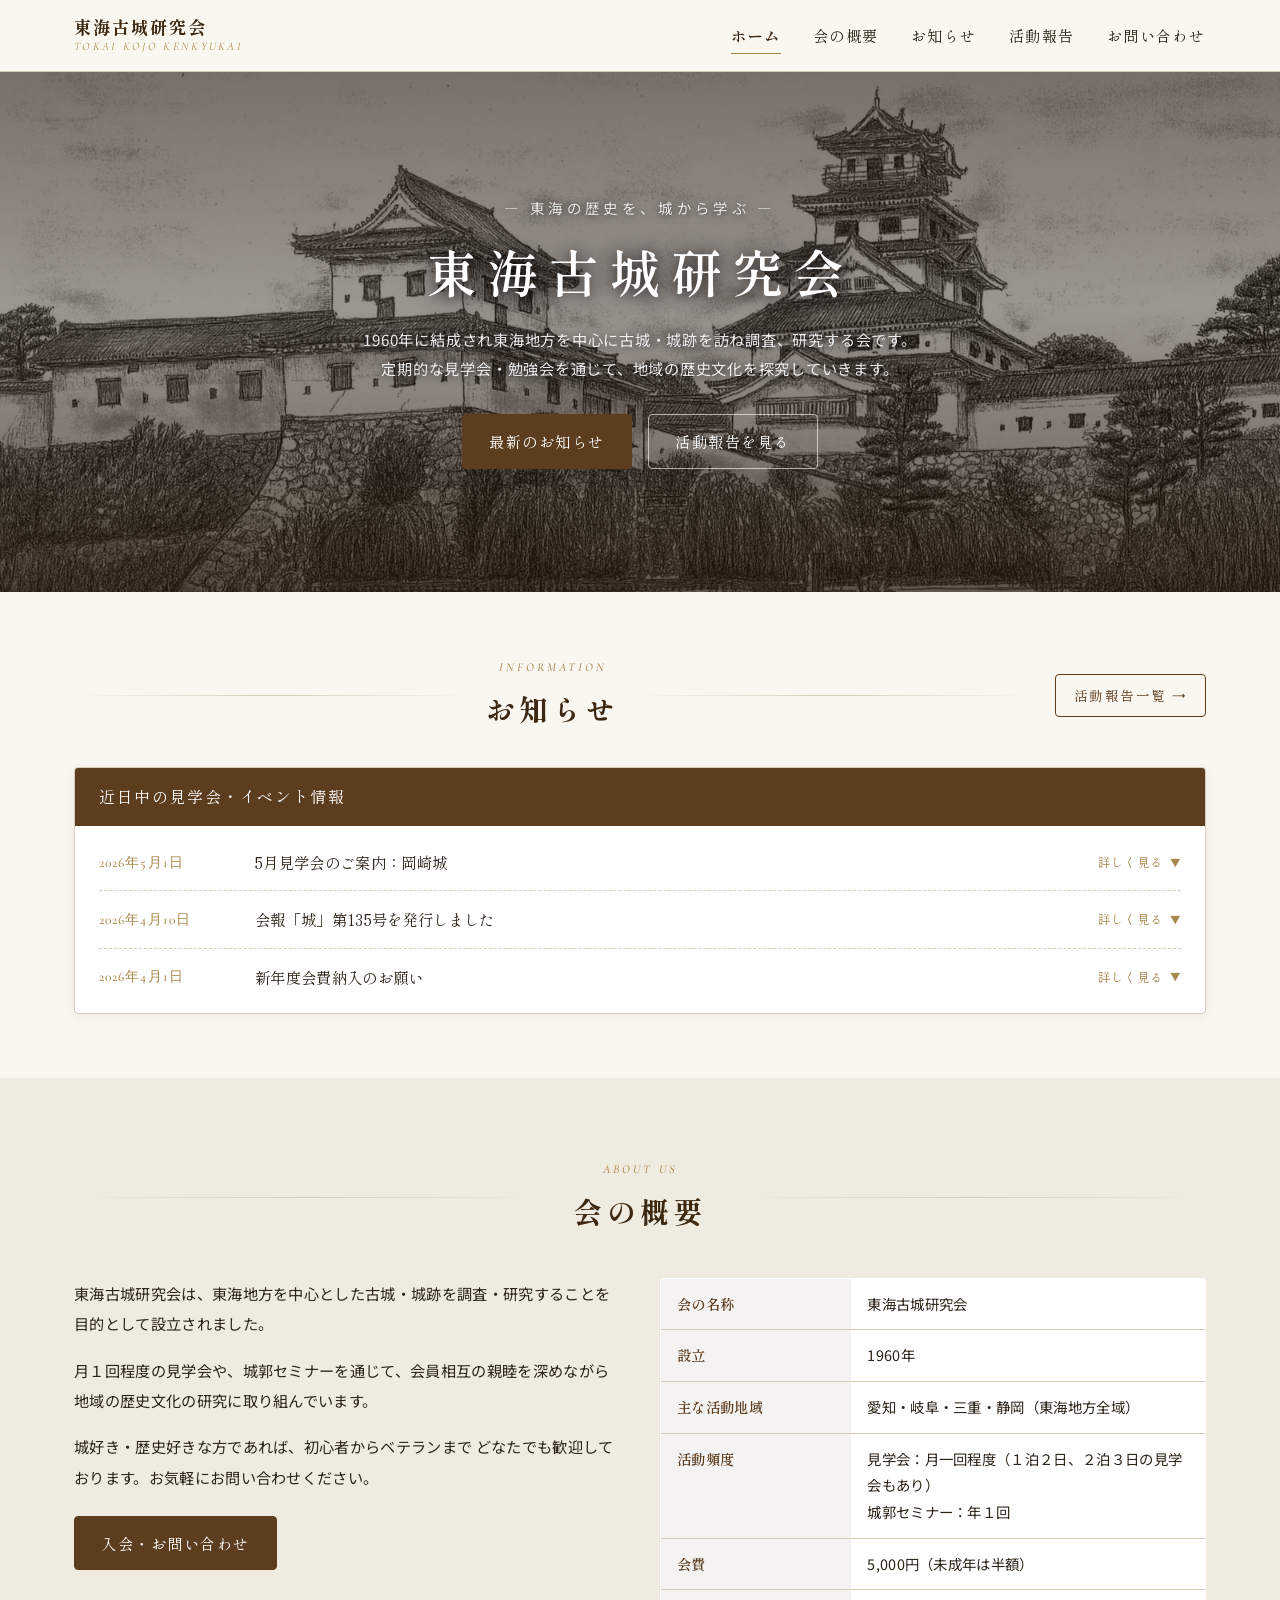
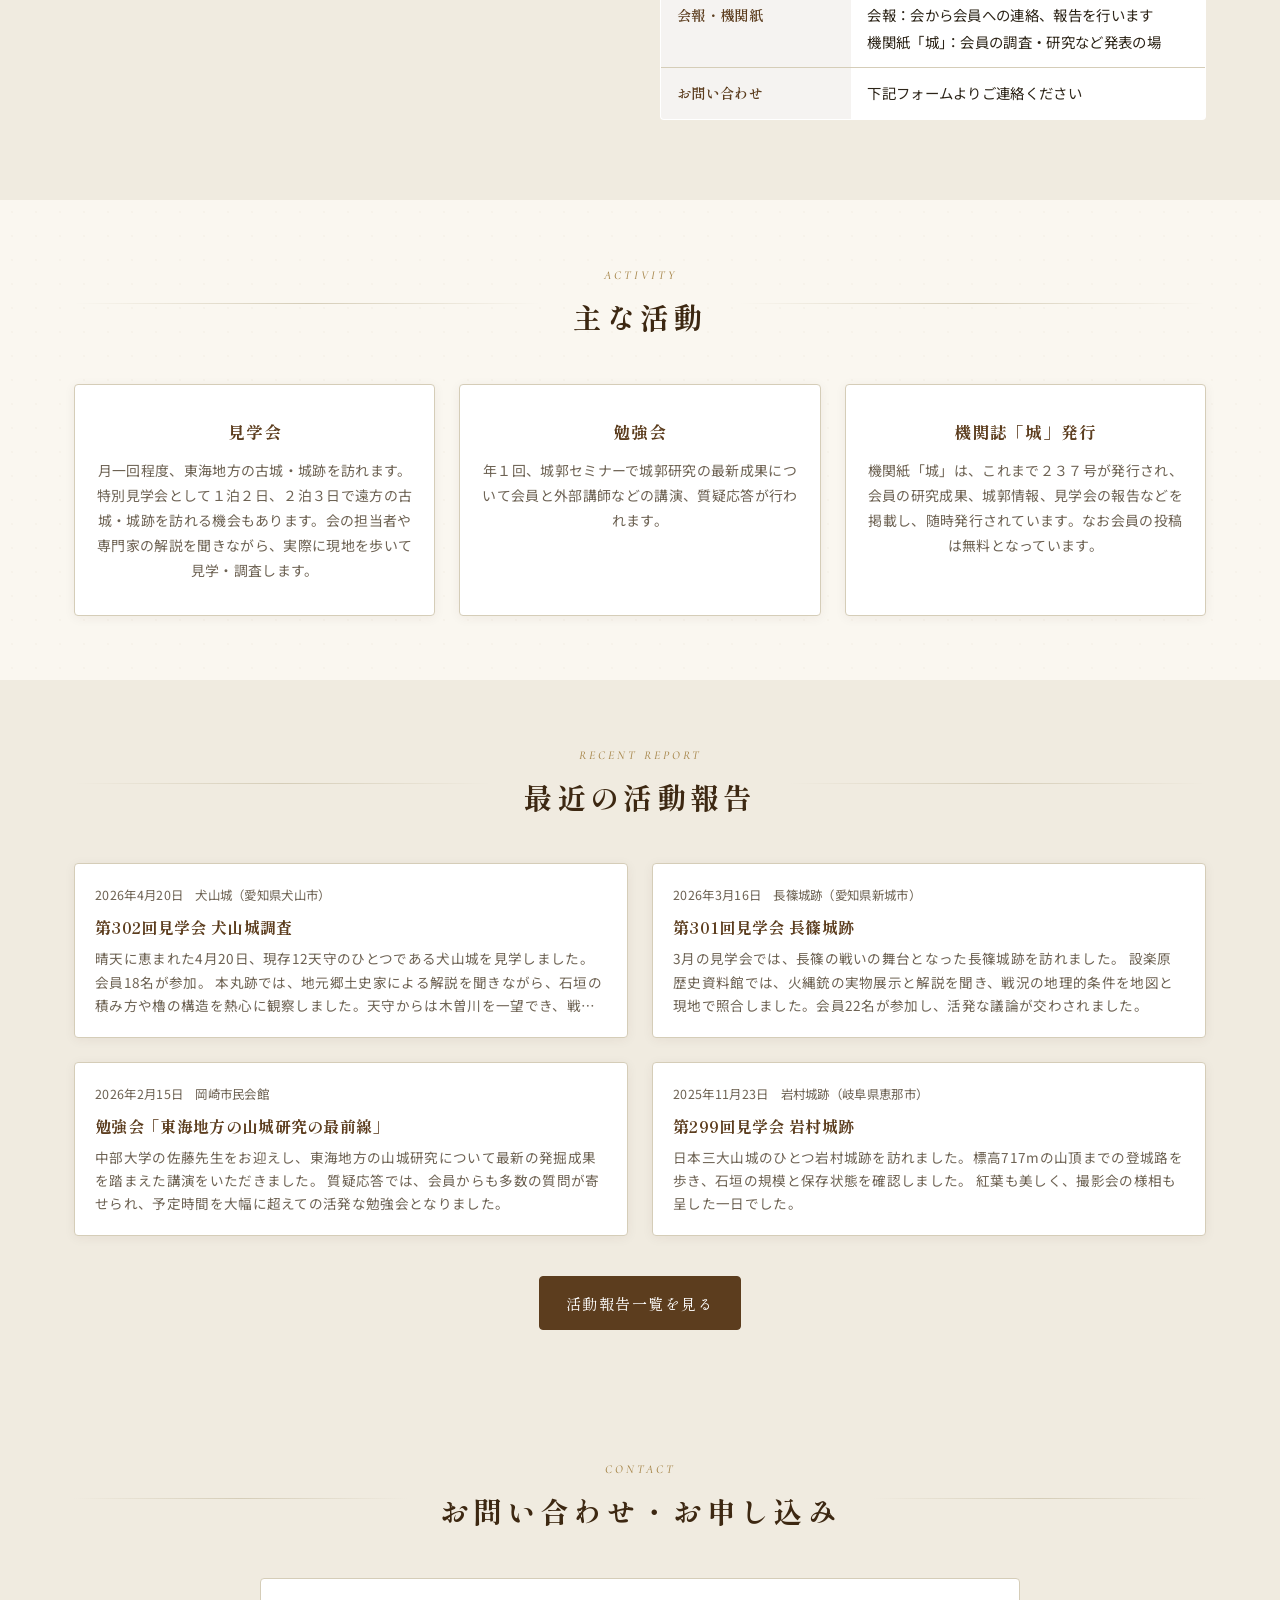
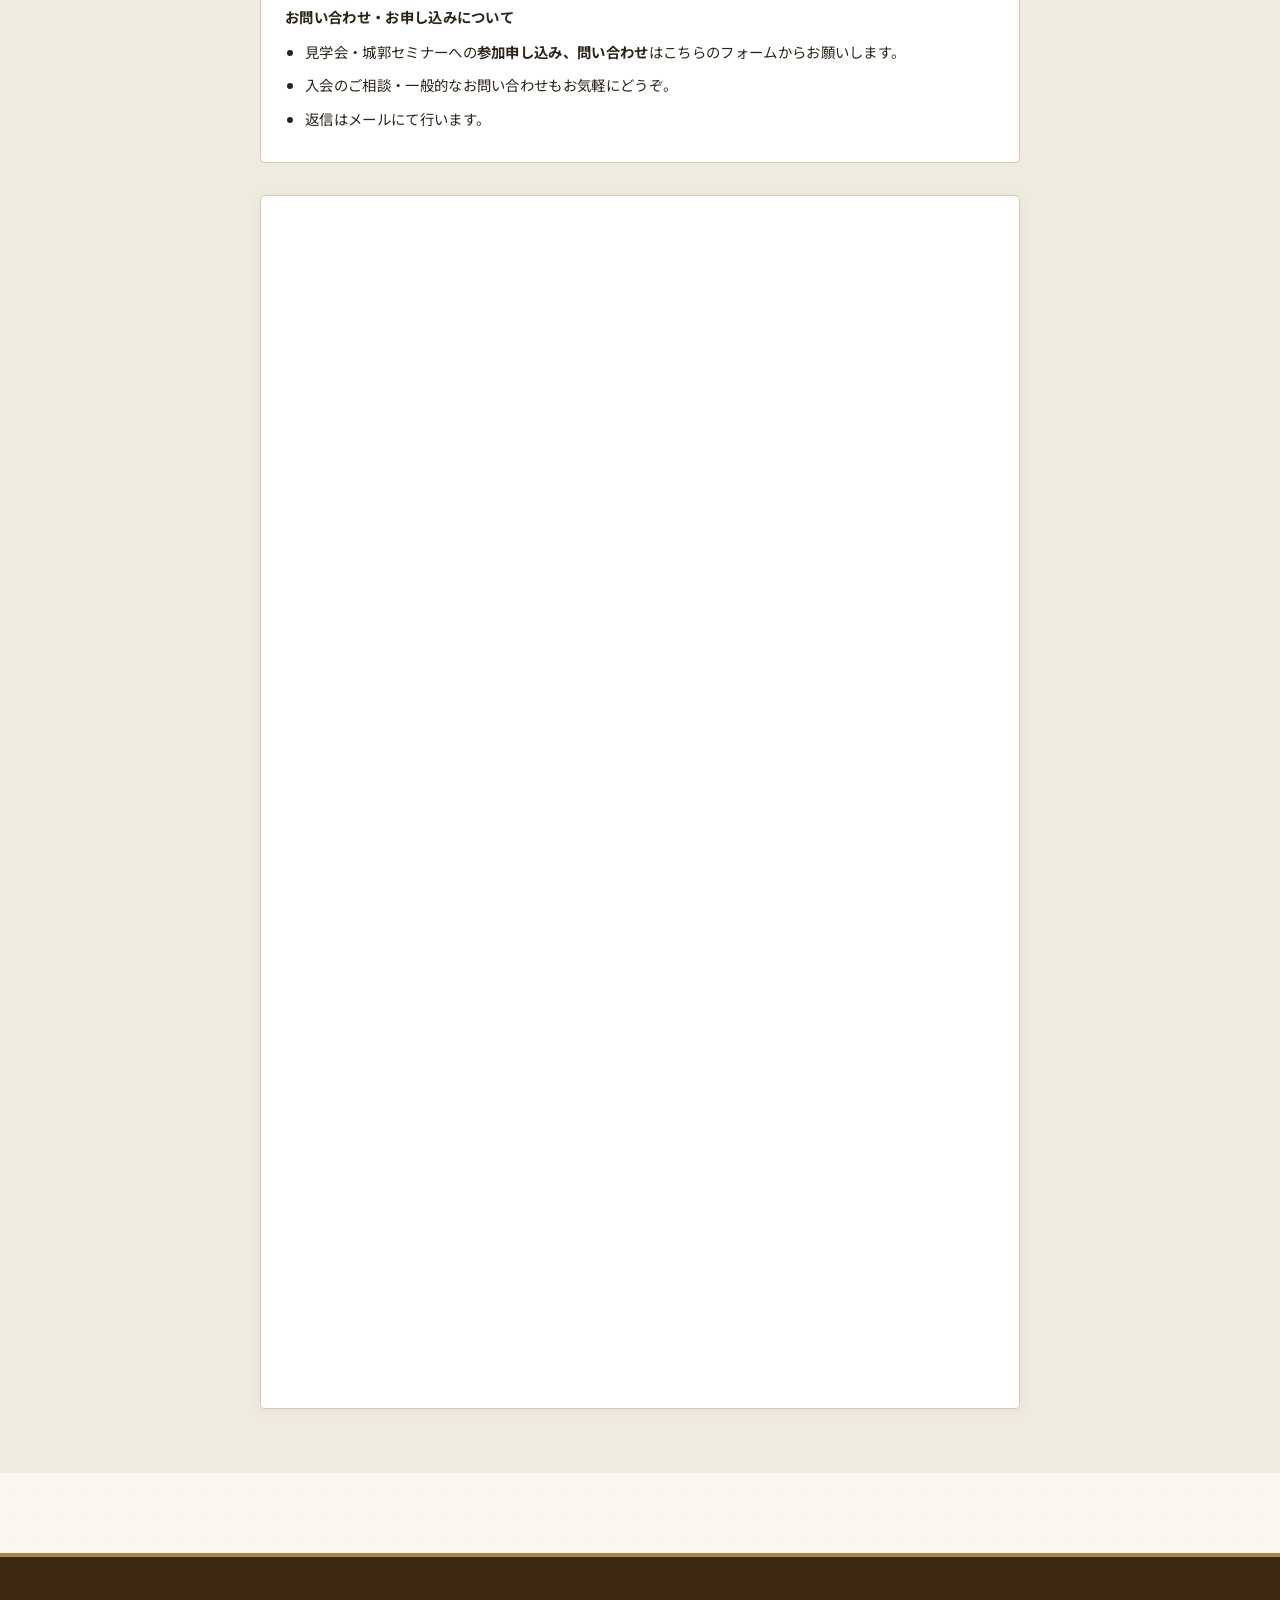
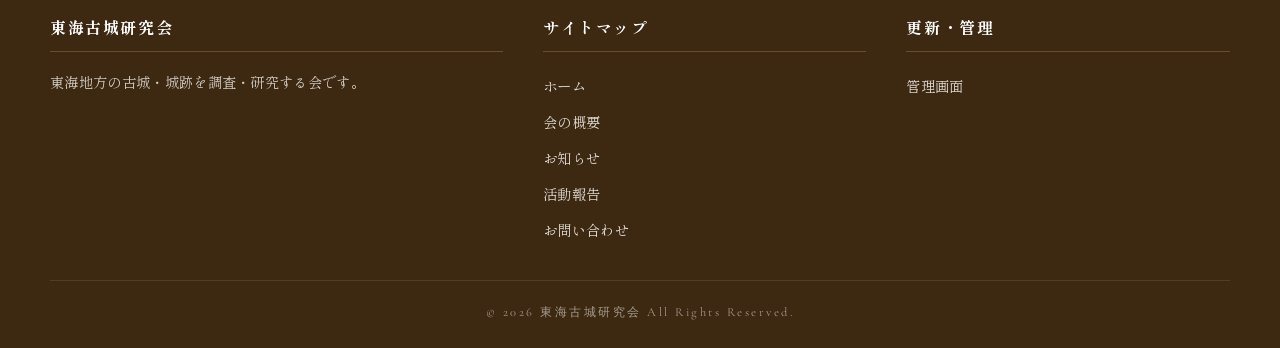
==== index.html @ 4ed2fa33 "Add files via upload" ====
<!DOCTYPE html>
<html lang="ja">
<head>
  <meta charset="UTF-8">
  <meta name="viewport" content="width=device-width, initial-scale=1.0">
  <meta name="google-site-verification" content="lOtImbjFo5FZTN72thOMkgffSSpLbKWuxBEugnYlbBo" />
  <title>東海古城研究会 | 愛知・岐阜・三重・静岡の古城を研究する会</title>
  <meta name="description" content="東海古城研究会は1960年設立、愛知・岐阜・三重・静岡の古城・城跡を調査研究する会です。月1回の見学会、年数回の勉強会・講演会を開催。会報「城」を発行。初心者から研究者まで歓迎。">
  <meta name="keywords" content="東海古城研究会,古城,城跡,お城,愛知,岐阜,三重,静岡,城郭研究,見学会,城めぐり,日本城郭,城郭調査">
  <meta name="author" content="東海古城研究会">
  <meta name="robots" content="index, follow">
  <link rel="canonical" href="https://tokai-kojo-kenkyukai.jp/">

  <!-- Open Graph (SNS共有用) -->
  <meta property="og:title" content="東海古城研究会">
  <meta property="og:description" content="愛知・岐阜・三重・静岡の古城・城跡を調査・研究する会です。定期的な見学会・勉強会を開催しています。">
  <meta property="og:type" content="website">
  <meta property="og:url" content="https://tokai-kojo-kenkyukai.jp/">
  <meta property="og:image" content="https://tokai-kojo-kenkyukai.jp/images/hero.jpg">
  <meta property="og:site_name" content="東海古城研究会">
  <meta property="og:locale" content="ja_JP">

  <!-- Twitter Card -->
  <meta name="twitter:card" content="summary_large_image">
  <meta name="twitter:title" content="東海古城研究会">
  <meta name="twitter:description" content="愛知・岐阜・三重・静岡の古城・城跡を調査・研究する会">
  <meta name="twitter:image" content="https://tokai-kojo-kenkyukai.jp/images/hero.jpg">

  <!-- 構造化データ (Schema.org) -->
  <script type="application/ld+json">
  {
    "@context": "https://schema.org",
    "@type": "Organization",
    "name": "東海古城研究会",
    "alternateName": "TOKAI KOJO KENKYUKAI",
    "url": "https://tokai-kojo-kenkyukai.jp/",
    "logo": "https://tokai-kojo-kenkyukai.jp/images/hero.jpg",
    "description": "愛知・岐阜・三重・静岡の古城・城跡を調査・研究する会です。月1回の見学会、年数回の勉強会を開催しています。",
    "foundingDate": "1960",
    "areaServed": [
      { "@type": "AdministrativeArea", "name": "愛知県" },
      { "@type": "AdministrativeArea", "name": "岐阜県" },
      { "@type": "AdministrativeArea", "name": "三重県" },
      { "@type": "AdministrativeArea", "name": "静岡県" }
    ],
    "knowsAbout": ["古城", "城跡", "城郭", "日本史", "戦国時代", "東海地方"]
  }
  </script>

  <link rel="stylesheet" href="css/style.css">
  <style>
    /* ===== トップページ固有スタイル ===== */

    /* ヒーロービジュアル */
    #hero {
      position: relative;
      height: 520px;
      overflow: hidden;
      display: flex;
      align-items: center;
      justify-content: center;
    }

    #hero-bg {
      position: absolute;
      inset: 0;
      background:
        linear-gradient(to bottom, rgba(38,24,12,0.62) 0%, rgba(38,24,12,0.45) 45%, rgba(38,24,12,0.72) 100%),
        url('images/hero.jpg') center 15%/cover no-repeat,
        linear-gradient(135deg, #5c3d1e 0%, #3d2812 100%);
    }

    .hero-content {
      position: relative;
      z-index: 1;
      text-align: center;
      color: #fff;
      padding: 0 24px;
    }

    .hero-content .catch {
      font-size: 0.9rem;
      letter-spacing: 0.3em;
      color: rgba(255,255,255,0.85);
      margin-bottom: 16px;
      font-family: var(--font-sans);
      text-shadow: 0 1px 8px rgba(0,0,0,0.7);
    }

    .hero-content h1 {
      font-family: var(--font-serif);
      font-size: clamp(2rem, 5vw, 3.2rem);
      font-weight: 600;
      letter-spacing: 0.2em;
      line-height: 1.3;
      text-shadow: 0 2px 16px rgba(0,0,0,0.85), 0 0 40px rgba(0,0,0,0.5);
      margin-bottom: 20px;
    }

    .hero-content .desc {
      font-size: 0.95rem;
      color: rgba(255,255,255,0.9);
      letter-spacing: 0.05em;
      margin-bottom: 32px;
      line-height: 1.9;
      text-shadow: 0 1px 10px rgba(0,0,0,0.75);
    }

    .hero-btns {
      display: flex;
      gap: 16px;
      justify-content: center;
      flex-wrap: wrap;
    }

    /* ===== お知らせセクション ===== */
    #news { padding: 64px 0; }

    .news-header {
      display: flex;
      align-items: center;
      justify-content: space-between;
      margin-bottom: 32px;
    }

    .news-box {
      background: var(--color-white);
      border: 1px solid var(--color-border);
      border-radius: var(--radius);
      overflow: hidden;
      box-shadow: var(--shadow);
    }

    .news-box-header {
      background: var(--color-primary);
      color: var(--color-white);
      padding: 14px 24px;
      font-family: var(--font-serif);
      font-size: 1rem;
      letter-spacing: 0.1em;
      display: flex;
      align-items: center;
      gap: 8px;
    }

    .news-box-body { padding: 8px 24px; }

    /* ===== 会の概要セクション ===== */
    #about { background: var(--color-bg-dark); }

    .about-grid {
      display: grid;
      grid-template-columns: 1fr 1fr;
      gap: 40px;
      align-items: start;
    }

    .about-text p {
      color: var(--color-text);
      line-height: 2;
      margin-bottom: 16px;
      font-size: 0.95rem;
    }

    .about-info-table {
      width: 100%;
      border-collapse: collapse;
      font-size: 0.9rem;
      background: var(--color-white);
      border: 1px solid var(--color-border);
      border-radius: var(--radius);
      overflow: hidden;
    }

    .about-info-table th,
    .about-info-table td {
      padding: 12px 16px;
      text-align: left;
      border-bottom: 1px solid var(--color-border);
      vertical-align: top;
    }
    .about-info-table tr:last-child th,
    .about-info-table tr:last-child td { border-bottom: none; }

    .about-info-table th {
      width: 35%;
      color: var(--color-primary);
      font-family: var(--font-serif);
      font-weight: 600;
      background: rgba(92,61,30,0.06);
      white-space: nowrap;
    }

    /* ===== 活動内容 ===== */
    #activity { padding: 64px 0; }

    .activity-cards {
      display: grid;
      grid-template-columns: repeat(3, 1fr);
      gap: 24px;
    }

    .activity-card {
      text-align: center;
      padding: 32px 20px;
    }

    .activity-card h3 {
      font-family: var(--font-serif);
      font-size: 1.05rem;
      color: var(--color-primary);
      margin-bottom: 10px;
      letter-spacing: 0.05em;
    }

    .activity-card p {
      font-size: 0.87rem;
      color: var(--color-text-light);
      line-height: 1.8;
    }

    /* ===== 問い合わせセクション ===== */
    #contact {
      background: var(--color-bg-dark);
      padding: 64px 0;
    }

    .contact-inner {
      max-width: 760px;
      margin: 0 auto;
    }

    .contact-note {
      background: var(--color-white);
      border: 1px solid var(--color-border);
      border-radius: var(--radius);
      padding: 24px;
      margin-bottom: 32px;
      font-size: 0.9rem;
      line-height: 1.9;
    }

    .contact-note ul {
      padding-left: 20px;
      margin-top: 8px;
      list-style: disc;
    }

    .contact-note li { margin-bottom: 6px; }

    .gform-wrapper {
      background: var(--color-white);
      border: 1px solid var(--color-border);
      border-radius: var(--radius);
      overflow: hidden;
      box-shadow: var(--shadow);
    }

    .gform-wrapper iframe {
      width: 100%;
      border: none;
      display: block;
    }

    /* ===== 活動報告プレビュー ===== */
    #report-preview { padding: 64px 0; }

    .report-grid {
      display: grid;
      grid-template-columns: repeat(2, 1fr);
      gap: 24px;
    }

    .report-card {
      text-decoration: none;
      color: inherit;
    }
    .report-card:hover { color: inherit; }

    .report-card-thumb {
      width: 100%;
      aspect-ratio: 16 / 9;
      overflow: hidden;
      background: var(--color-bg-dark);
    }
    .report-card-thumb img {
      width: 100%;
      height: 100%;
      object-fit: cover;
    }

    .report-card-body { padding: 20px; }

    .report-meta {
      font-size: 0.78rem;
      color: var(--color-text-light);
      margin-bottom: 8px;
      display: flex;
      gap: 12px;
    }

    .report-card-title {
      font-family: var(--font-serif);
      font-size: 1rem;
      color: var(--color-primary);
      margin-bottom: 8px;
      line-height: 1.5;
    }

    .report-card-excerpt {
      font-size: 0.85rem;
      color: var(--color-text-light);
      line-height: 1.7;
      display: -webkit-box;
      -webkit-line-clamp: 3;
      -webkit-box-orient: vertical;
      overflow: hidden;
    }

    /* レスポンシブ */
    @media (max-width: 768px) {
      #hero { height: 400px; }
      .about-grid { grid-template-columns: 1fr; }
      .activity-cards { grid-template-columns: 1fr; gap: 16px; }
      .report-grid { grid-template-columns: 1fr; }
      .news-header { flex-direction: column; align-items: flex-start; gap: 12px; }
      .contact-inner { max-width: 100%; }
    }
  </style>
</head>
<body>

<!-- ナビオーバーレイ -->
<div class="nav-overlay" id="navOverlay"></div>

<!-- ===== ヘッダー ===== -->
<header id="site-header">
  <div class="header-inner">
    <a href="index.html" class="site-logo">
      <div class="logo-text">
        <span class="name">東海古城研究会</span>
        <span class="sub">TOKAI KOJO KENKYUKAI</span>
      </div>
    </a>

    <nav id="main-nav">
      <ul>
        <li><a href="index.html" class="active">ホーム</a></li>
        <li><a href="index.html#about">会の概要</a></li>
        <li><a href="index.html#news">お知らせ</a></li>
        <li><a href="report.html">活動報告</a></li>
        <li><a href="index.html#contact">お問い合わせ</a></li>
      </ul>
    </nav>

    <button class="hamburger" id="hamburger" aria-label="メニュー">
      <span></span><span></span><span></span>
    </button>
  </div>
</header>

<!-- ===== ヒーロービジュアル ===== -->
<section id="hero">
  <div id="hero-bg"></div>
  <div class="hero-content">
    <p class="catch">— 東海の歴史を、城から学ぶ —</p>
    <h1>東海古城研究会</h1>
    <p class="desc">
      1960年に結成され東海地方を中心に古城・城跡を訪ね調査、研究する会です。<br>
      定期的な見学会・勉強会を通じて、地域の歴史文化を探究していきます。
    </p>
    <div class="hero-btns">
      <a href="#news" class="btn btn-primary">最新のお知らせ</a>
      <a href="report.html" class="btn btn-secondary" style="border-color:rgba(255,255,255,0.6);color:#fff;">活動報告を見る</a>
    </div>
  </div>
</section>

<!-- ===== お知らせ ===== -->
<section id="news">
  <div class="container">
    <div class="news-header">
      <div class="wa-line" style="margin-bottom:0; flex:1;">
        <h2 class="section-title" style="white-space:nowrap; margin:0 16px;">
          <span class="en">INFORMATION</span>
          お知らせ
        </h2>
      </div>
      <a href="report.html" class="btn btn-secondary btn-sm" style="margin-left:24px; white-space:nowrap;">活動報告一覧 →</a>
    </div>

    <div class="news-box">
      <div class="news-box-header">
        近日中の見学会・イベント情報
      </div>
      <div class="news-box-body">
        <ul class="news-list" id="news-list">
          <li><span class="loading">読み込み中...</span></li>
        </ul>
      </div>
    </div>
  </div>
</section>

<!-- ===== 会の概要 ===== -->
<section id="about" class="section">
  <div class="container">
    <div class="wa-line">
      <h2 class="section-title">
        <span class="en">ABOUT US</span>
        会の概要
      </h2>
    </div>

    <div class="about-grid">
      <div class="about-text">
        <p>
          東海古城研究会は、東海地方を中心とした古城・城跡を調査・研究することを目的として設立されました。
        </p>
        <p>
          月１回程度の見学会や、城郭セミナーを通じて、会員相互の親睦を深めながら地域の歴史文化の研究に取り組んでいます。
        </p>
        <p>
          城好き・歴史好きな方であれば、初心者からベテランまで
          どなたでも歓迎しております。お気軽にお問い合わせください。
        </p>
        <a href="#contact" class="btn btn-primary" style="margin-top:8px;">入会・お問い合わせ</a>
      </div>

      <div>
        <table class="about-info-table">
          <tr><th>会の名称</th><td>東海古城研究会</td></tr>
          <tr><th>設立</th><td>1960年</td></tr>
          <tr><th>主な活動地域</th><td>愛知・岐阜・三重・静岡（東海地方全域）</td></tr>
          <tr><th>活動頻度</th><td>見学会：月一回程度（１泊２日、２泊３日の見学会もあり）<br>城郭セミナー：年１回</td></tr>
          <tr><th>会費</th><td>5,000円（未成年は半額）</td></tr>
          <tr><th>会報・機関紙</th><td>会報：会から会員への連絡、報告を行います<br>機関紙「城」：会員の調査・研究など発表の場</td></tr>
          <tr><th>お問い合わせ</th><td>下記フォームよりご連絡ください</td></tr>
        </table>
      </div>
    </div>
  </div>
</section>

<!-- ===== 活動内容 ===== -->
<section id="activity" class="section">
  <div class="container">
    <div class="wa-line">
      <h2 class="section-title">
        <span class="en">ACTIVITY</span>
        主な活動
      </h2>
    </div>

    <div class="activity-cards">
      <div class="card activity-card">
        <h3>見学会</h3>
        <p>月一回程度、東海地方の古城・城跡を訪れます。特別見学会として１泊２日、２泊３日で遠方の古城・城跡を訪れる機会もあります。会の担当者や専門家の解説を聞きながら、実際に現地を歩いて見学・調査します。</p>
      </div>
      <div class="card activity-card">
        <h3>勉強会</h3>
        <p>年１回、城郭セミナーで城郭研究の最新成果について会員と外部講師などの講演、質疑応答が行われます。</p>
      </div>
      <div class="card activity-card">
        <h3>機関誌「城」発行</h3>
        <p>機関紙「城」は、これまで２３７号が発行され、会員の研究成果、城郭情報、見学会の報告などを掲載し、随時発行されています。なお会員の投稿は無料となっています。</p>
      </div>
    </div>
  </div>
</section>

<!-- ===== 活動報告プレビュー ===== -->
<section id="report-preview" class="section" style="background:var(--color-bg-dark);">
  <div class="container">
    <div class="wa-line">
      <h2 class="section-title">
        <span class="en">RECENT REPORT</span>
        最近の活動報告
      </h2>
    </div>

    <div class="report-grid" id="report-grid">
      <div class="loading">読み込み中...</div>
    </div>

    <div style="text-align:center; margin-top:40px;">
      <a href="report.html" class="btn btn-primary">活動報告一覧を見る</a>
    </div>
  </div>
</section>

<!-- ===== お問い合わせ ===== -->
<section id="contact">
  <div class="container">
    <div class="wa-line">
      <h2 class="section-title">
        <span class="en">CONTACT</span>
        お問い合わせ・お申し込み
      </h2>
    </div>

    <div class="contact-inner">
      <div class="contact-note">
        <strong>お問い合わせ・お申し込みについて</strong>
        <ul>
          <li>見学会・城郭セミナーへの<strong>参加申し込み、問い合わせ</strong>はこちらのフォームからお願いします。</li>
          <li>入会のご相談・一般的なお問い合わせもお気軽にどうぞ。</li>
          <li>返信はメールにて行います。</li>
        </ul>
      </div>

      <!-- ▼ Googleフォーム埋め込み ▼ -->
      <div class="gform-wrapper">
        <iframe
          src="https://docs.google.com/forms/d/e/1FAIpQLSdv9U6BF75r1oWcRdBS3N-3Q_ptprey6gVxW3IBDNYQ6Gburg/viewform?embedded=true"
          width="640"
          height="1212"
          frameborder="0"
          marginheight="0"
          marginwidth="0"
          style="width:100%; min-height:1212px;"
          title="お問い合わせフォーム"
          loading="lazy"
        >読み込んでいます…</iframe>
      </div>
      <!-- ▲ Googleフォーム埋め込み ▲ -->
    </div>
  </div>
</section>

<!-- ===== フッター ===== -->
<footer id="site-footer">
  <div class="footer-inner">
    <div class="footer-section">
      <h3>東海古城研究会</h3>
      <p>東海地方の古城・城跡を調査・研究する会です。</p>
    </div>
    <div class="footer-section">
      <h3>サイトマップ</h3>
      <ul>
        <li><a href="index.html">ホーム</a></li>
        <li><a href="index.html#about">会の概要</a></li>
        <li><a href="index.html#news">お知らせ</a></li>
        <li><a href="report.html">活動報告</a></li>
        <li><a href="index.html#contact">お問い合わせ</a></li>
      </ul>
    </div>
    <div class="footer-section">
      <h3>更新・管理</h3>
      <ul>
        <li><a href="admin.html">管理画面</a></li>
      </ul>
    </div>
  </div>
  <div class="footer-bottom">
    <p>&copy; 2026 東海古城研究会 All Rights Reserved.</p>
  </div>
</footer>

<script src="js/data.js"></script>
<script>
// ===== ハンバーガーメニュー =====
const hamburger = document.getElementById('hamburger');
const mainNav   = document.getElementById('main-nav');
const overlay   = document.getElementById('navOverlay');

hamburger.addEventListener('click', () => {
  mainNav.classList.toggle('open');
  overlay.classList.toggle('show');
});
overlay.addEventListener('click', () => {
  mainNav.classList.remove('open');
  overlay.classList.remove('show');
});

// ===== お知らせ読み込み =====
async function loadNews() {
  const list = document.getElementById('news-list');
  try {
    const data = await TKK.loadData();
    let items = (data.news || []).filter(n => TKK.isPublished(n));
    items.sort((a,b) => (b.date||'').localeCompare(a.date||''));
    items = items.slice(0, 6);

    if (items.length === 0) {
      list.innerHTML = '<li><div class="news-summary"><span class="news-title">現在お知らせはありません</span></div></li>';
      return;
    }

    list.innerHTML = items.map(n => {
      const hasContent = n.content && n.content.trim();
      if (hasContent) {
        return `
          <li>
            <details class="news-item">
              <summary class="news-summary">
                <span class="news-date">${TKK.formatDateJP(n.date)}</span>
                <span class="news-title">${TKK.escapeHtml(n.title)}</span>
                <span class="news-toggle"><span class="toggle-text"></span></span>
              </summary>
              <div class="news-content">${TKK.escapeHtml(n.content)}</div>
            </details>
          </li>
        `;
      } else {
        return `
          <li>
            <div class="news-summary">
              <span class="news-date">${TKK.formatDateJP(n.date)}</span>
              <span class="news-title">${TKK.escapeHtml(n.title)}</span>
            </div>
          </li>
        `;
      }
    }).join('');
  } catch(e) {
    list.innerHTML = '<li><div class="news-summary"><span class="news-title">読み込みに失敗しました</span></div></li>';
  }
}

// ===== 活動報告プレビュー読み込み =====
async function loadReportPreview() {
  const grid = document.getElementById('report-grid');
  try {
    const data = await TKK.loadData();
    let items = (data.reports || []).filter(r => TKK.isPublished(r));
    items.sort((a,b) => (b.date||'').localeCompare(a.date||''));
    items = items.slice(0, 4);

    if (items.length === 0) {
      grid.innerHTML = '<p style="color:var(--color-text-light); text-align:center; grid-column:1/-1;">活動報告はまだありません</p>';
      return;
    }

    grid.innerHTML = items.map(r => {
      const thumb = (r.images && r.images.length > 0) ? r.images[0] : '';
      return `
      <a href="report-detail.html?id=${encodeURIComponent(r.id)}" class="card report-card">
        ${thumb ? `<div class="report-card-thumb"><img src="${thumb}" alt="" loading="lazy"></div>` : ''}
        <div class="report-card-body">
          <div class="report-meta">
            <span>${TKK.formatDateJP(r.date)}</span>
            ${r.location ? `<span>${TKK.escapeHtml(r.location)}</span>` : ''}
          </div>
          <h3 class="report-card-title">${TKK.escapeHtml(r.title)}</h3>
          <p class="report-card-excerpt">${TKK.escapeHtml(r.content || '')}</p>
        </div>
      </a>
      `;
    }).join('');
  } catch(e) {
    grid.innerHTML = '<p style="color:var(--color-text-light); text-align:center; grid-column:1/-1;">読み込みに失敗しました</p>';
  }
}

// ===== 初期化 =====
loadNews();
loadReportPreview();
</script>
</body>
</html>
---- css/style.css ----
/* ========================================
   東海古城研究会 - 共通スタイル v2
   ======================================== */

@import url('https://fonts.googleapis.com/css2?family=Shippori+Mincho+B1:wght@400;500;600;700;800&family=Noto+Sans+JP:wght@300;400;500;700&family=Cormorant+Garamond:ital,wght@0,400;0,500;0,600;1,400&display=swap');

/* ---- カラーパレット & 変数 ---- */
:root {
  --color-primary:      #5c3d1e;
  --color-primary-dark: #3d2812;
  --color-accent:       #a8884d;
  --color-accent-light: #c4a574;
  --color-shu:          #9b3838;

  --color-text:         #2c2418;
  --color-text-light:   #6d6253;
  --color-text-muted:   #948876;

  --color-bg:           #faf7f0;
  --color-bg-dark:      #f0ebe0;
  --color-white:        #ffffff;

  --color-border:       #d5cdb8;
  --color-border-light: #e8e0cc;

  --font-serif: 'Shippori Mincho B1', 'Yu Mincho', '游明朝', 'YuMincho', serif;
  --font-sans:  'Noto Sans JP', 'Hiragino Kaku Gothic ProN', 'Yu Gothic', sans-serif;
  --font-en:    'Cormorant Garamond', 'Times New Roman', serif;

  --radius:     4px;
  --shadow:     0 2px 12px rgba(60, 40, 18, 0.06);
  --shadow-lg:  0 8px 32px rgba(60, 40, 18, 0.12);

  --max-width: 1180px;
  --header-h:  72px;
}

/* ---- リセット & 基本 ---- */
*, *::before, *::after {
  box-sizing: border-box;
  margin: 0;
  padding: 0;
}

html {
  scroll-behavior: smooth;
  font-size: 16px;
  scroll-padding-top: var(--header-h);
}

body {
  font-family: var(--font-sans);
  font-weight: 400;
  color: var(--color-text);
  background-color: var(--color-bg);
  background-image: radial-gradient(rgba(168, 136, 77, 0.04) 1px, transparent 1px);
  background-size: 24px 24px;
  line-height: 1.85;
  -webkit-font-smoothing: antialiased;
  letter-spacing: 0.02em;
  min-height: 100vh;
}

img { max-width: 100%; display: block; }

a {
  color: var(--color-primary);
  text-decoration: none;
  transition: color 0.2s ease;
}
a:hover { color: var(--color-accent); }

button {
  font-family: inherit;
  cursor: pointer;
  border: none;
  background: none;
  color: inherit;
}

ul { list-style: none; }

.container {
  max-width: var(--max-width);
  margin: 0 auto;
  padding: 0 24px;
}

.section { padding: 80px 0; }
@media (max-width: 768px) { .section { padding: 56px 0; } }

/* ========================================
   ヘッダー
   ======================================== */
#site-header {
  position: sticky;
  top: 0;
  z-index: 100;
  background: rgba(250, 247, 240, 0.96);
  backdrop-filter: blur(8px);
  -webkit-backdrop-filter: blur(8px);
  border-bottom: 1px solid var(--color-border);
  height: var(--header-h);
}

.header-inner {
  max-width: var(--max-width);
  margin: 0 auto;
  padding: 0 24px;
  height: 100%;
  display: flex;
  align-items: center;
  justify-content: space-between;
  gap: 30px;
}

.site-logo {
  display: flex;
  align-items: center;
  gap: 14px;
  text-decoration: none;
  color: inherit;
  flex-shrink: 0;
}

.logo-text {
  display: flex;
  flex-direction: column;
  line-height: 1.2;
}

.logo-text .name {
  font-family: var(--font-serif);
  font-weight: 700;
  font-size: 1.08rem;
  color: var(--color-primary-dark);
  letter-spacing: 0.12em;
}

.logo-text .sub {
  font-family: var(--font-en);
  font-style: italic;
  font-size: 0.72rem;
  color: var(--color-accent);
  letter-spacing: 0.2em;
  margin-top: 2px;
}

#main-nav ul {
  display: flex;
  gap: 32px;
  align-items: center;
}

#main-nav a {
  font-family: var(--font-serif);
  font-size: 0.94rem;
  color: var(--color-text);
  position: relative;
  padding: 6px 0;
  letter-spacing: 0.1em;
}

#main-nav a::after {
  content: '';
  position: absolute;
  left: 0; bottom: -2px;
  width: 0; height: 1px;
  background: var(--color-accent);
  transition: width 0.3s ease;
}

#main-nav a:hover::after,
#main-nav a.active::after { width: 100%; }

#main-nav a.active {
  color: var(--color-primary-dark);
  font-weight: 700;
}

.hamburger {
  display: none;
  width: 36px;
  height: 36px;
  position: relative;
}

.hamburger span {
  display: block;
  width: 22px;
  height: 1.5px;
  background: var(--color-primary-dark);
  margin: 5px auto;
  transition: 0.3s;
}

.nav-overlay {
  display: none;
  position: fixed;
  inset: 0;
  background: rgba(0,0,0,0.4);
  z-index: 90;
}
.nav-overlay.show { display: block; }

@media (max-width: 820px) {
  .hamburger { display: block; }
  #main-nav {
    position: fixed;
    top: var(--header-h);
    right: -100%;
    width: 80%;
    max-width: 320px;
    height: calc(100vh - var(--header-h));
    background: var(--color-bg);
    border-left: 1px solid var(--color-border);
    transition: right 0.3s ease;
    z-index: 95;
    overflow-y: auto;
  }
  #main-nav.open { right: 0; }
  #main-nav ul { flex-direction: column; gap: 0; padding: 20px 0; }
  #main-nav li { border-bottom: 1px dashed var(--color-border); width: 100%; }
  #main-nav a { display: block; padding: 18px 24px; }
}

/* ========================================
   ボタン
   ======================================== */
.btn {
  display: inline-flex;
  align-items: center;
  justify-content: center;
  gap: 8px;
  padding: 12px 26px;
  font-family: var(--font-serif);
  font-size: 0.95rem;
  letter-spacing: 0.1em;
  border: 1px solid var(--color-primary);
  border-radius: var(--radius);
  transition: all 0.3s ease;
  cursor: pointer;
  text-decoration: none;
  white-space: nowrap;
}

.btn-primary {
  background: var(--color-primary);
  color: var(--color-white);
}
.btn-primary:hover {
  background: var(--color-primary-dark);
  border-color: var(--color-primary-dark);
  color: var(--color-white);
  transform: translateY(-2px);
  box-shadow: var(--shadow);
}

.btn-secondary {
  background: transparent;
  color: var(--color-primary);
  border-color: var(--color-primary);
}
.btn-secondary:hover {
  background: var(--color-primary);
  color: var(--color-white);
  transform: translateY(-2px);
}

.btn-sm { padding: 8px 18px; font-size: 0.85rem; }

.btn-danger {
  background: transparent;
  color: var(--color-shu);
  border-color: var(--color-shu);
}
.btn-danger:hover {
  background: var(--color-shu);
  color: var(--color-white);
}

/* ========================================
   セクションタイトル
   ======================================== */
.wa-line {
  display: flex;
  align-items: center;
  margin-bottom: 40px;
}

.wa-line::before,
.wa-line::after {
  content: '';
  flex: 1;
  height: 1px;
  background: linear-gradient(to right, transparent, var(--color-border), transparent);
}

.section-title {
  font-family: var(--font-serif);
  font-weight: 700;
  font-size: clamp(1.4rem, 3vw, 1.8rem);
  color: var(--color-primary-dark);
  letter-spacing: 0.15em;
  text-align: center;
  margin: 0 32px;
  display: flex;
  flex-direction: column;
  align-items: center;
  gap: 4px;
}

.section-title .en {
  font-family: var(--font-en);
  font-style: italic;
  font-size: 0.75rem;
  letter-spacing: 0.25em;
  color: var(--color-accent);
  font-weight: 500;
}

/* ========================================
   カード
   ======================================== */
.card {
  background: var(--color-white);
  border: 1px solid var(--color-border);
  border-radius: var(--radius);
  box-shadow: var(--shadow);
  overflow: hidden;
  transition: transform 0.3s ease, box-shadow 0.3s ease;
}

.card:hover {
  transform: translateY(-4px);
  box-shadow: var(--shadow-lg);
}

/* ========================================
   ニュースリスト
   ======================================== */
.news-date {
  display: inline-block;
  font-family: var(--font-en);
  font-size: 0.85rem;
  color: var(--color-accent);
  letter-spacing: 0.08em;
  min-width: 140px;
  font-weight: 500;
}

.news-title {
  font-family: var(--font-serif);
  font-size: 0.96rem;
  color: var(--color-text);
}

.news-list li {
  padding: 0;
  border-bottom: 1px dashed var(--color-border);
}

.news-list li:last-child { border-bottom: none; }

/* お知らせアコーディオン */
.news-item {
  width: 100%;
}

.news-summary {
  display: flex;
  align-items: center;
  gap: 16px;
  flex-wrap: wrap;
  padding: 14px 0;
  cursor: pointer;
  list-style: none;
  transition: color 0.2s;
}

.news-summary:hover {
  color: var(--color-accent);
}

.news-summary::-webkit-details-marker {
  display: none;
}

.news-toggle {
  margin-left: auto;
  display: inline-flex;
  align-items: center;
  gap: 6px;
  color: var(--color-accent);
  font-family: var(--font-serif);
  font-size: 0.78rem;
  letter-spacing: 0.1em;
}

.news-toggle::after {
  content: '▼';
  font-size: 0.65rem;
  transition: transform 0.3s ease;
}

.news-item[open] .news-toggle::after {
  transform: rotate(180deg);
}

.news-item[open] .news-toggle .toggle-text::before {
  content: '閉じる';
}
.news-toggle .toggle-text::before {
  content: '詳しく見る';
}

.news-content {
  padding: 14px 18px 20px;
  margin: 4px 0 14px;
  font-family: var(--font-serif);
  font-size: 0.92rem;
  line-height: 1.95;
  color: var(--color-text);
  white-space: pre-wrap;
  background: rgba(168, 136, 77, 0.06);
  border-left: 3px solid var(--color-accent);
  border-radius: 0 var(--radius) var(--radius) 0;
  animation: newsOpen 0.3s ease-out;
}

@keyframes newsOpen {
  from { opacity: 0; transform: translateY(-4px); }
  to { opacity: 1; transform: translateY(0); }
}

/* ========================================
   ヒーロー背景
   ======================================== */
#hero-bg {
  background:
    linear-gradient(to bottom, rgba(38, 24, 12, 0.62) 0%, rgba(38, 24, 12, 0.45) 45%, rgba(38, 24, 12, 0.72) 100%),
    url('../images/hero.jpg') center/cover no-repeat,
    linear-gradient(135deg, #5c3d1e 0%, #3d2812 100%);
}

/* ========================================
   フッター
   ======================================== */
#site-footer {
  background: var(--color-primary-dark);
  color: rgba(250, 247, 240, 0.85);
  padding: 56px 24px 24px;
  margin-top: 80px;
  border-top: 4px solid var(--color-accent);
}

.footer-inner {
  max-width: var(--max-width);
  margin: 0 auto;
  display: grid;
  grid-template-columns: 1.4fr 1fr 1fr;
  gap: 40px;
}

@media (max-width: 768px) {
  .footer-inner { grid-template-columns: 1fr; gap: 30px; }
}

.footer-section h3 {
  font-family: var(--font-serif);
  font-size: 1rem;
  color: var(--color-white);
  margin-bottom: 16px;
  letter-spacing: 0.1em;
  padding-bottom: 8px;
  border-bottom: 1px solid rgba(168, 136, 77, 0.4);
}

.footer-section p,
.footer-section li {
  font-family: var(--font-serif);
  font-size: 0.9rem;
  line-height: 1.95;
  color: rgba(250, 247, 240, 0.78);
}

.footer-section li { padding: 4px 0; }
.footer-section a { color: rgba(250, 247, 240, 0.85); }
.footer-section a:hover { color: var(--color-accent-light); }

.footer-bottom {
  max-width: var(--max-width);
  margin: 32px auto 0;
  padding-top: 20px;
  border-top: 1px solid rgba(250, 247, 240, 0.1);
  text-align: center;
  font-family: var(--font-en);
  font-size: 0.78rem;
  letter-spacing: 0.2em;
  color: rgba(250, 247, 240, 0.55);
}

/* ========================================
   ユーティリティ
   ======================================== */
.loading { color: var(--color-text-light); font-style: italic; }
.hidden { display: none !important; }

.fade-in { animation: fadeIn 0.7s ease-out both; }
@keyframes fadeIn {
  from { opacity: 0; transform: translateY(20px); }
  to { opacity: 1; transform: translateY(0); }
}

/* ========================================
   ページヘッド & 報告ページ
   ======================================== */
.page-head {
  padding: 56px 24px 40px;
  background: linear-gradient(180deg, rgba(92, 61, 30, 0.05) 0%, transparent 100%);
  border-bottom: 1px solid var(--color-border);
}

.page-head-inner {
  max-width: var(--max-width);
  margin: 0 auto;
}

.breadcrumb {
  font-family: var(--font-serif);
  font-size: 0.85rem;
  color: var(--color-text-light);
  margin-bottom: 14px;
  letter-spacing: 0.06em;
}

.breadcrumb a { color: var(--color-primary); }
.breadcrumb .sep { margin: 0 8px; color: var(--color-border); }

.page-title {
  font-family: var(--font-serif);
  font-weight: 800;
  font-size: clamp(1.8rem, 4vw, 2.6rem);
  color: var(--color-primary-dark);
  letter-spacing: 0.08em;
  margin-bottom: 6px;
}

.page-subtitle {
  font-family: var(--font-en);
  font-style: italic;
  color: var(--color-accent);
  letter-spacing: 0.18em;
  font-size: 0.92rem;
}

.filter-bar {
  display: flex;
  align-items: center;
  gap: 10px;
  flex-wrap: wrap;
  margin-bottom: 36px;
  padding: 0 24px;
  font-family: var(--font-serif);
}

.filter-bar .label {
  font-size: 0.9rem;
  color: var(--color-text-light);
  margin-right: 6px;
}

.filter-btn {
  padding: 7px 18px;
  border: 1px solid var(--color-border);
  background: var(--color-white);
  font-family: var(--font-serif);
  font-size: 0.88rem;
  color: var(--color-text);
  letter-spacing: 0.06em;
  transition: all 0.2s ease;
  border-radius: var(--radius);
  cursor: pointer;
}

.filter-btn:hover,
.filter-btn.active {
  background: var(--color-primary);
  color: var(--color-white);
  border-color: var(--color-primary);
}

.report-list {
  display: grid;
  grid-template-columns: 1fr;
  gap: 18px;
  padding: 0 24px;
}

.report-list-card {
  background: var(--color-white);
  border: 1px solid var(--color-border);
  border-left: 4px solid var(--color-accent);
  border-radius: var(--radius);
  padding: 24px 28px;
  transition: all 0.3s ease;
  display: block;
  text-decoration: none;
  color: inherit;
}

.report-list-card:hover {
  box-shadow: var(--shadow);
  border-left-color: var(--color-shu);
  color: inherit;
  transform: translateX(4px);
}

.report-list-card .meta {
  display: flex;
  align-items: center;
  gap: 12px;
  margin-bottom: 10px;
  font-size: 0.82rem;
}

.report-list-card .meta .date {
  font-family: var(--font-en);
  color: var(--color-accent);
  letter-spacing: 0.08em;
}

.report-list-card .meta .loc {
  padding: 2px 10px;
  border: 1px solid var(--color-border);
  border-radius: 2px;
  color: var(--color-text-light);
  font-size: 0.78rem;
}

.report-list-card h3 {
  font-family: var(--font-serif);
  font-weight: 700;
  font-size: 1.1rem;
  color: var(--color-primary-dark);
  margin-bottom: 10px;
  line-height: 1.5;
}

.report-list-card p {
  font-size: 0.92rem;
  color: var(--color-text-light);
  line-height: 1.85;
  display: -webkit-box;
  -webkit-line-clamp: 2;
  -webkit-box-orient: vertical;
  overflow: hidden;
}

.report-detail {
  max-width: 800px;
  margin: 0 auto;
  padding: 0 24px;
}

.report-detail-meta {
  display: flex;
  align-items: center;
  gap: 14px;
  margin-bottom: 16px;
  flex-wrap: wrap;
  font-size: 0.88rem;
}

.report-detail-meta .date {
  font-family: var(--font-en);
  color: var(--color-accent);
  letter-spacing: 0.08em;
  font-weight: 500;
}

.report-detail-meta .loc {
  padding: 3px 12px;
  border: 1px solid var(--color-border);
  border-radius: 2px;
  color: var(--color-text-light);
  font-size: 0.82rem;
  background: var(--color-white);
}

.report-detail-title {
  font-family: var(--font-serif);
  font-weight: 800;
  font-size: clamp(1.4rem, 3vw, 1.9rem);
  color: var(--color-primary-dark);
  margin-bottom: 28px;
  line-height: 1.5;
  letter-spacing: 0.04em;
  padding-bottom: 20px;
  border-bottom: 2px solid var(--color-accent);
}

.report-detail-body {
  font-family: var(--font-serif);
  font-size: 1rem;
  line-height: 2.05;
  color: var(--color-text);
  white-space: pre-wrap;
  background: var(--color-white);
  border: 1px solid var(--color-border);
  border-radius: var(--radius);
  padding: 32px;
}

.report-back {
  margin-top: 40px;
  text-align: center;
}

.empty-state {
  padding: 40px 20px;
  text-align: center;
  color: var(--color-text-light);
  font-family: var(--font-serif);
}

/* ========================================
   管理画面
   ======================================== */
.admin-body {
  background: var(--color-bg);
  min-height: 100vh;
}

.admin-login {
  min-height: 100vh;
  display: flex;
  align-items: center;
  justify-content: center;
  padding: 20px;
}

.login-card {
  background: var(--color-white);
  padding: 50px 40px;
  width: 100%;
  max-width: 420px;
  box-shadow: var(--shadow-lg);
  border-radius: var(--radius);
  border-top: 4px solid var(--color-accent);
}

.login-card h1 {
  font-family: var(--font-serif);
  font-size: 1.4rem;
  color: var(--color-primary-dark);
  text-align: center;
  margin-bottom: 6px;
  letter-spacing: 0.1em;
}

.login-card .subtitle {
  text-align: center;
  font-family: var(--font-en);
  font-size: 0.82rem;
  color: var(--color-accent);
  letter-spacing: 0.22em;
  margin-bottom: 26px;
  font-style: italic;
}

.form-group { margin-bottom: 18px; }

.form-group label {
  display: block;
  font-family: var(--font-serif);
  font-size: 0.9rem;
  color: var(--color-primary-dark);
  margin-bottom: 6px;
  font-weight: 600;
  letter-spacing: 0.04em;
}

.form-group .required {
  color: var(--color-shu);
  font-size: 0.78rem;
  margin-left: 4px;
}

.form-group small {
  display: block;
  font-size: 0.78rem;
  color: var(--color-text-light);
  margin-top: 4px;
}

input[type="text"],
input[type="password"],
input[type="date"],
input[type="email"],
textarea,
select {
  width: 100%;
  padding: 11px 14px;
  font-family: var(--font-sans);
  font-size: 0.96rem;
  background: var(--color-white);
  border: 1px solid var(--color-border);
  color: var(--color-text);
  transition: border-color 0.2s;
  border-radius: var(--radius);
}

input:focus, textarea:focus, select:focus {
  outline: none;
  border-color: var(--color-primary);
}

textarea {
  min-height: 140px;
  resize: vertical;
  font-family: var(--font-serif);
  line-height: 1.85;
}

.admin-error {
  background: rgba(155, 56, 56, 0.1);
  color: var(--color-shu);
  padding: 10px 14px;
  font-family: var(--font-serif);
  font-size: 0.88rem;
  border-radius: var(--radius);
  margin-bottom: 16px;
  text-align: center;
}

.admin-success {
  background: rgba(34, 100, 60, 0.1);
  color: #226040;
  padding: 10px 14px;
  font-family: var(--font-serif);
  font-size: 0.88rem;
  border-radius: var(--radius);
  margin-bottom: 16px;
  text-align: center;
}

.admin-header {
  background: var(--color-primary-dark);
  color: var(--color-white);
  padding: 16px 24px;
  display: flex;
  align-items: center;
  justify-content: space-between;
  flex-wrap: wrap;
  gap: 12px;
}

.admin-header h1 {
  font-family: var(--font-serif);
  font-size: 1.1rem;
  letter-spacing: 0.08em;
  color: var(--color-white);
}

.admin-header-actions {
  display: flex;
  gap: 8px;
  flex-wrap: wrap;
}

.admin-header-actions a,
.admin-header-actions button {
  font-family: var(--font-serif);
  font-size: 0.84rem;
  padding: 7px 14px;
  border: 1px solid rgba(250, 247, 240, 0.4);
  color: var(--color-white);
  background: transparent;
  letter-spacing: 0.06em;
  transition: all 0.2s;
  cursor: pointer;
  border-radius: var(--radius);
  text-decoration: none;
}

.admin-header-actions a:hover,
.admin-header-actions button:hover {
  background: var(--color-accent);
  border-color: var(--color-accent);
  color: var(--color-primary-dark);
}

.admin-main {
  max-width: 1100px;
  margin: 0 auto;
  padding: 28px 24px 56px;
}

.tabs {
  display: flex;
  gap: 4px;
  border-bottom: 2px solid var(--color-border);
  margin-bottom: 28px;
  flex-wrap: wrap;
}

.tab {
  padding: 13px 22px;
  font-family: var(--font-serif);
  font-size: 0.95rem;
  color: var(--color-text-light);
  letter-spacing: 0.06em;
  border-bottom: 2px solid transparent;
  margin-bottom: -2px;
  transition: all 0.2s;
}

.tab:hover { color: var(--color-primary-dark); }

.tab.active {
  color: var(--color-primary-dark);
  border-bottom-color: var(--color-accent);
  font-weight: 700;
}

.tab-panel { display: none; }
.tab-panel.active { display: block; }

.panel-section {
  background: var(--color-white);
  border: 1px solid var(--color-border);
  border-radius: var(--radius);
  padding: 28px;
  margin-bottom: 24px;
  box-shadow: var(--shadow);
}

.panel-section h2 {
  font-family: var(--font-serif);
  font-size: 1.15rem;
  color: var(--color-primary-dark);
  margin-bottom: 20px;
  letter-spacing: 0.06em;
  padding-bottom: 12px;
  border-bottom: 1px solid var(--color-border);
}

.btn-row {
  display: flex;
  gap: 10px;
  flex-wrap: wrap;
  margin-top: 8px;
}

.toggle-row {
  display: flex;
  align-items: center;
  gap: 14px;
  margin-top: 4px;
}

.toggle {
  position: relative;
  display: inline-block;
  width: 50px;
  height: 26px;
}

.toggle input { opacity: 0; width: 0; height: 0; }

.slider {
  position: absolute;
  cursor: pointer;
  inset: 0;
  background: var(--color-text-light);
  border-radius: 26px;
  transition: 0.3s;
}

.slider::before {
  content: '';
  position: absolute;
  height: 20px; width: 20px;
  left: 3px; bottom: 3px;
  background: white;
  border-radius: 50%;
  transition: 0.3s;
}

input:checked + .slider { background: #226040; }
input:checked + .slider::before { transform: translateX(24px); }

.toggle-label {
  font-family: var(--font-serif);
  font-size: 0.9rem;
  color: var(--color-text);
}

.item-list {
  display: flex;
  flex-direction: column;
  gap: 10px;
  margin-top: 16px;
}

.item-row {
  background: var(--color-bg);
  border: 1px solid var(--color-border);
  border-radius: var(--radius);
  padding: 14px 18px;
  display: grid;
  grid-template-columns: 1fr auto;
  gap: 14px;
  align-items: center;
}

@media (max-width: 640px) {
  .item-row { grid-template-columns: 1fr; }
}

.item-row-info h4 {
  font-family: var(--font-serif);
  font-weight: 700;
  font-size: 0.98rem;
  color: var(--color-primary-dark);
  margin-bottom: 3px;
}

.item-row-meta {
  font-family: var(--font-en);
  font-size: 0.8rem;
  color: var(--color-text-light);
  letter-spacing: 0.06em;
}

.item-row-actions {
  display: flex;
  gap: 6px;
  flex-wrap: wrap;
}

.badge {
  display: inline-block;
  padding: 2px 8px;
  font-size: 0.7rem;
  font-family: var(--font-serif);
  border-radius: 2px;
  margin-left: 6px;
  letter-spacing: 0.04em;
}

.badge.public { background: #d4ecd9; color: #226040; }
.badge.private { background: #ebebeb; color: var(--color-text-light); }

.help-block {
  background: rgba(168, 136, 77, 0.06);
  border-left: 3px solid var(--color-accent);
  padding: 18px 24px;
  font-family: var(--font-serif);
  font-size: 0.92rem;
  line-height: 2;
  color: var(--color-text);
  border-radius: 0 var(--radius) var(--radius) 0;
}

.help-block strong { color: var(--color-primary-dark); font-weight: 700; }
.help-block ol { padding-left: 22px; margin: 8px 0; }
.help-block li { margin-bottom: 6px; }
.help-block code {
  background: var(--color-bg-dark);
  padding: 2px 6px;
  border-radius: 2px;
  font-size: 0.86em;
  font-family: monospace;
}

/* ========================================
   写真機能（活動報告）v3
   ======================================== */

/* フォーム横並び（活動日・場所） */
.form-row {
  display: grid;
  grid-template-columns: 1fr 1.4fr;
  gap: 16px;
}
@media (max-width: 600px) {
  .form-row { grid-template-columns: 1fr; gap: 0; }
}

/* ドラッグ＆ドロップゾーン */
.dropzone {
  margin-top: 10px;
  border: 2px dashed var(--color-border);
  border-radius: var(--radius);
  background: var(--color-bg);
  padding: 32px 20px;
  display: flex;
  flex-direction: column;
  align-items: center;
  gap: 10px;
  cursor: pointer;
  text-align: center;
  transition: all 0.2s ease;
}

.dropzone:hover {
  border-color: var(--color-accent);
  background: rgba(168, 136, 77, 0.05);
}

.dropzone:focus {
  outline: none;
  border-color: var(--color-primary);
}

.dropzone.dragover {
  border-color: var(--color-primary);
  background: rgba(92, 61, 30, 0.08);
  transform: scale(1.01);
}

.dropzone-icon {
  font-size: 2.2rem;
  line-height: 1;
}

.dropzone-text {
  font-family: var(--font-serif);
  font-size: 0.92rem;
  color: var(--color-text-light);
  line-height: 1.7;
}

.dropzone-text u { color: var(--color-primary); }

.dropzone-status {
  margin-top: 8px;
  font-size: 0.85rem;
  color: var(--color-accent);
  font-family: var(--font-serif);
  min-height: 1.2em;
}

/* 写真プレビューグリッド（管理画面） */
.img-preview-grid {
  display: grid;
  grid-template-columns: repeat(auto-fill, minmax(120px, 1fr));
  gap: 12px;
  margin-top: 14px;
}

.img-preview-cell {
  position: relative;
  border: 1px solid var(--color-border);
  border-radius: var(--radius);
  overflow: hidden;
  background: var(--color-bg-dark);
  aspect-ratio: 4 / 3;
}

.img-preview-cell img {
  width: 100%;
  height: 100%;
  object-fit: cover;
  display: block;
}

.img-remove {
  position: absolute;
  top: 4px;
  right: 4px;
  width: 26px;
  height: 26px;
  border-radius: 50%;
  background: rgba(155, 56, 56, 0.92);
  color: #fff;
  font-size: 1.1rem;
  line-height: 1;
  display: flex;
  align-items: center;
  justify-content: center;
  cursor: pointer;
  transition: background 0.2s;
}
.img-remove:hover { background: var(--color-shu); }

.img-order {
  position: absolute;
  bottom: 4px;
  left: 4px;
  min-width: 22px;
  height: 22px;
  padding: 0 6px;
  border-radius: 11px;
  background: rgba(60, 40, 18, 0.78);
  color: #fff;
  font-size: 0.72rem;
  font-family: var(--font-en);
  display: flex;
  align-items: center;
  justify-content: center;
}

/* 詳細ページの写真ギャラリー */
.report-gallery {
  display: grid;
  grid-template-columns: repeat(auto-fill, minmax(200px, 1fr));
  gap: 12px;
  margin-top: 32px;
}

.report-gallery-item {
  display: block;
  border: 1px solid var(--color-border);
  border-radius: var(--radius);
  overflow: hidden;
  aspect-ratio: 4 / 3;
  background: var(--color-bg-dark);
  transition: transform 0.3s ease, box-shadow 0.3s ease;
}

.report-gallery-item:hover {
  transform: translateY(-3px);
  box-shadow: var(--shadow);
}

.report-gallery-item img {
  width: 100%;
  height: 100%;
  object-fit: cover;
}

/* 一覧ページのサムネイル付きカード */
.report-list-card.has-thumb {
  display: flex;
  gap: 0;
  align-items: stretch;
  padding: 0;
  overflow: hidden;
}

.report-list-card.has-thumb .report-thumb {
  flex-shrink: 0;
  width: 220px;
  background: var(--color-bg-dark);
  overflow: hidden;
}

.report-list-card.has-thumb .report-thumb img {
  width: 100%;
  height: 100%;
  object-fit: cover;
}

.report-list-card.has-thumb .report-list-body {
  padding: 24px 28px;
  flex: 1;
  min-width: 0;
}

.photo-count {
  padding: 2px 10px;
  background: rgba(168, 136, 77, 0.12);
  border-radius: 2px;
  color: var(--color-accent);
  font-size: 0.76rem;
  font-family: var(--font-serif);
}

@media (max-width: 600px) {
  .report-list-card.has-thumb {
    flex-direction: column;
  }
  .report-list-card.has-thumb .report-thumb {
    width: 100%;
    height: 180px;
  }
}
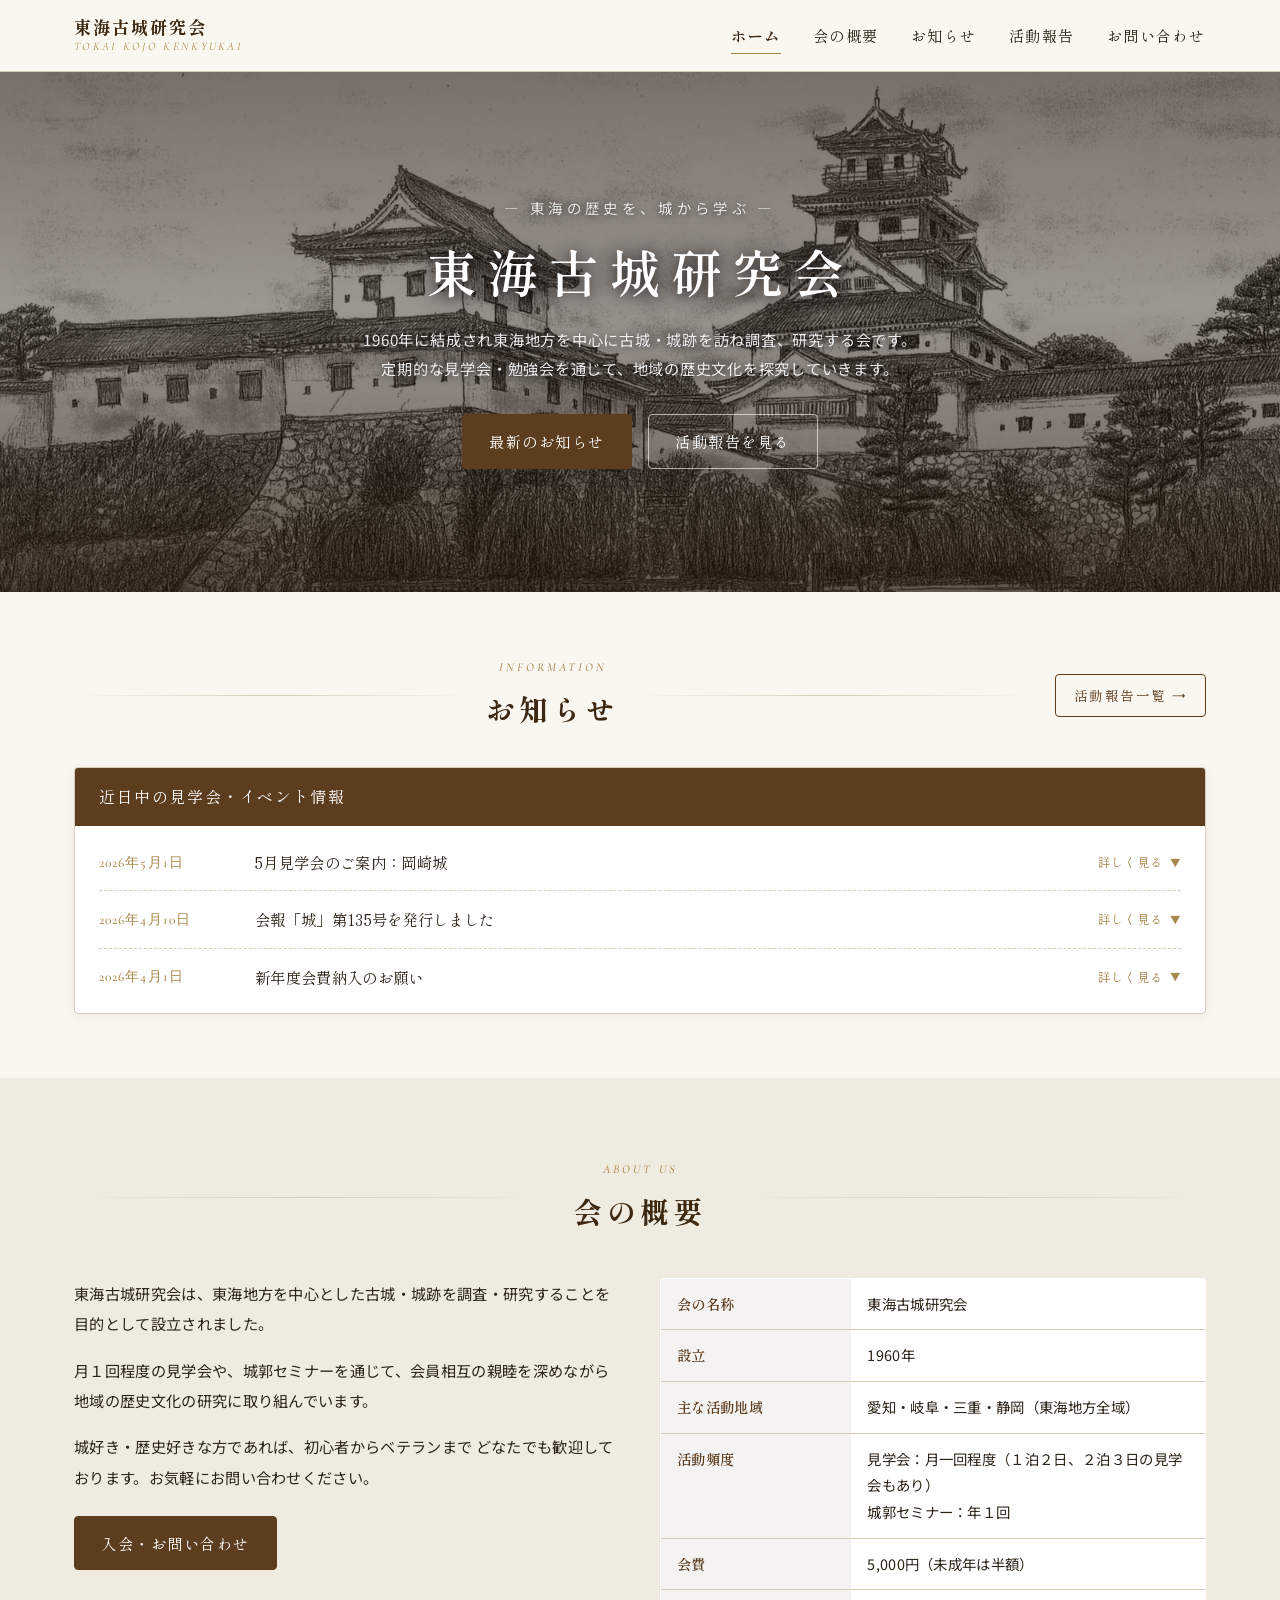
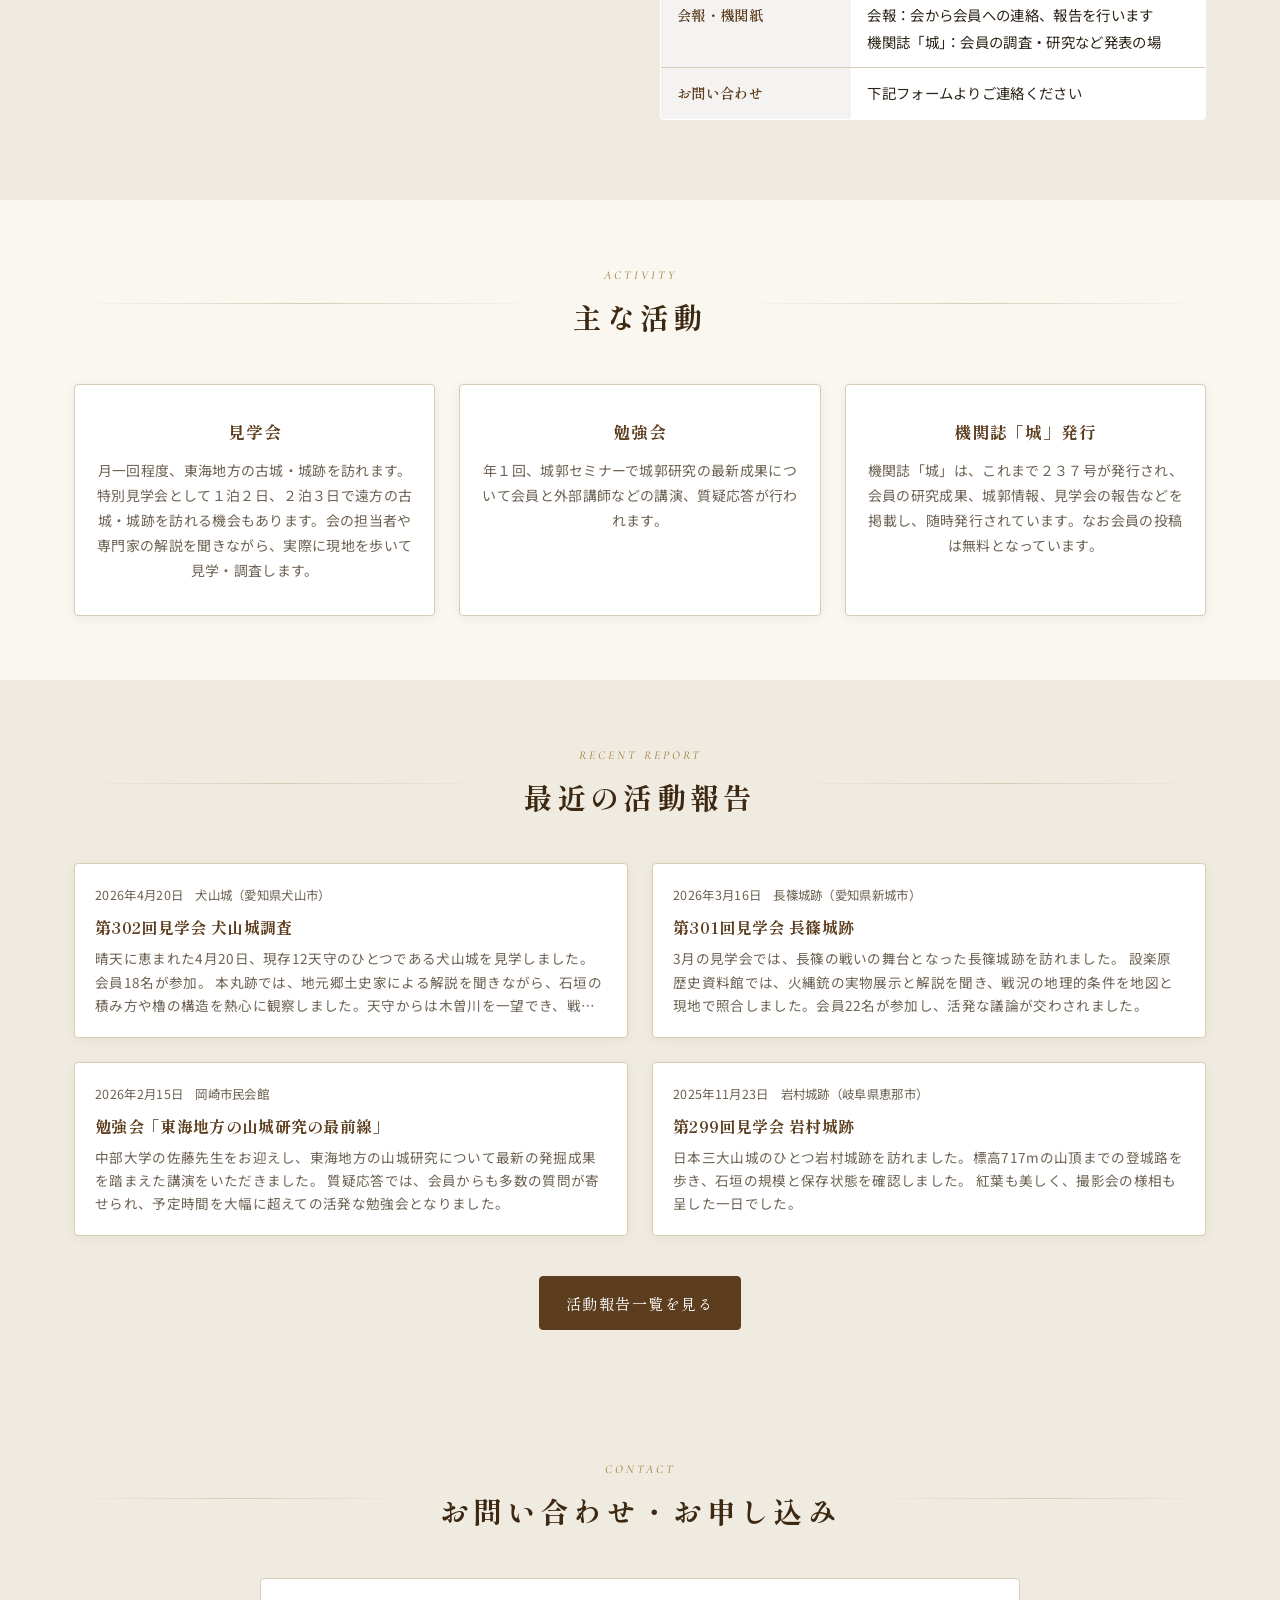
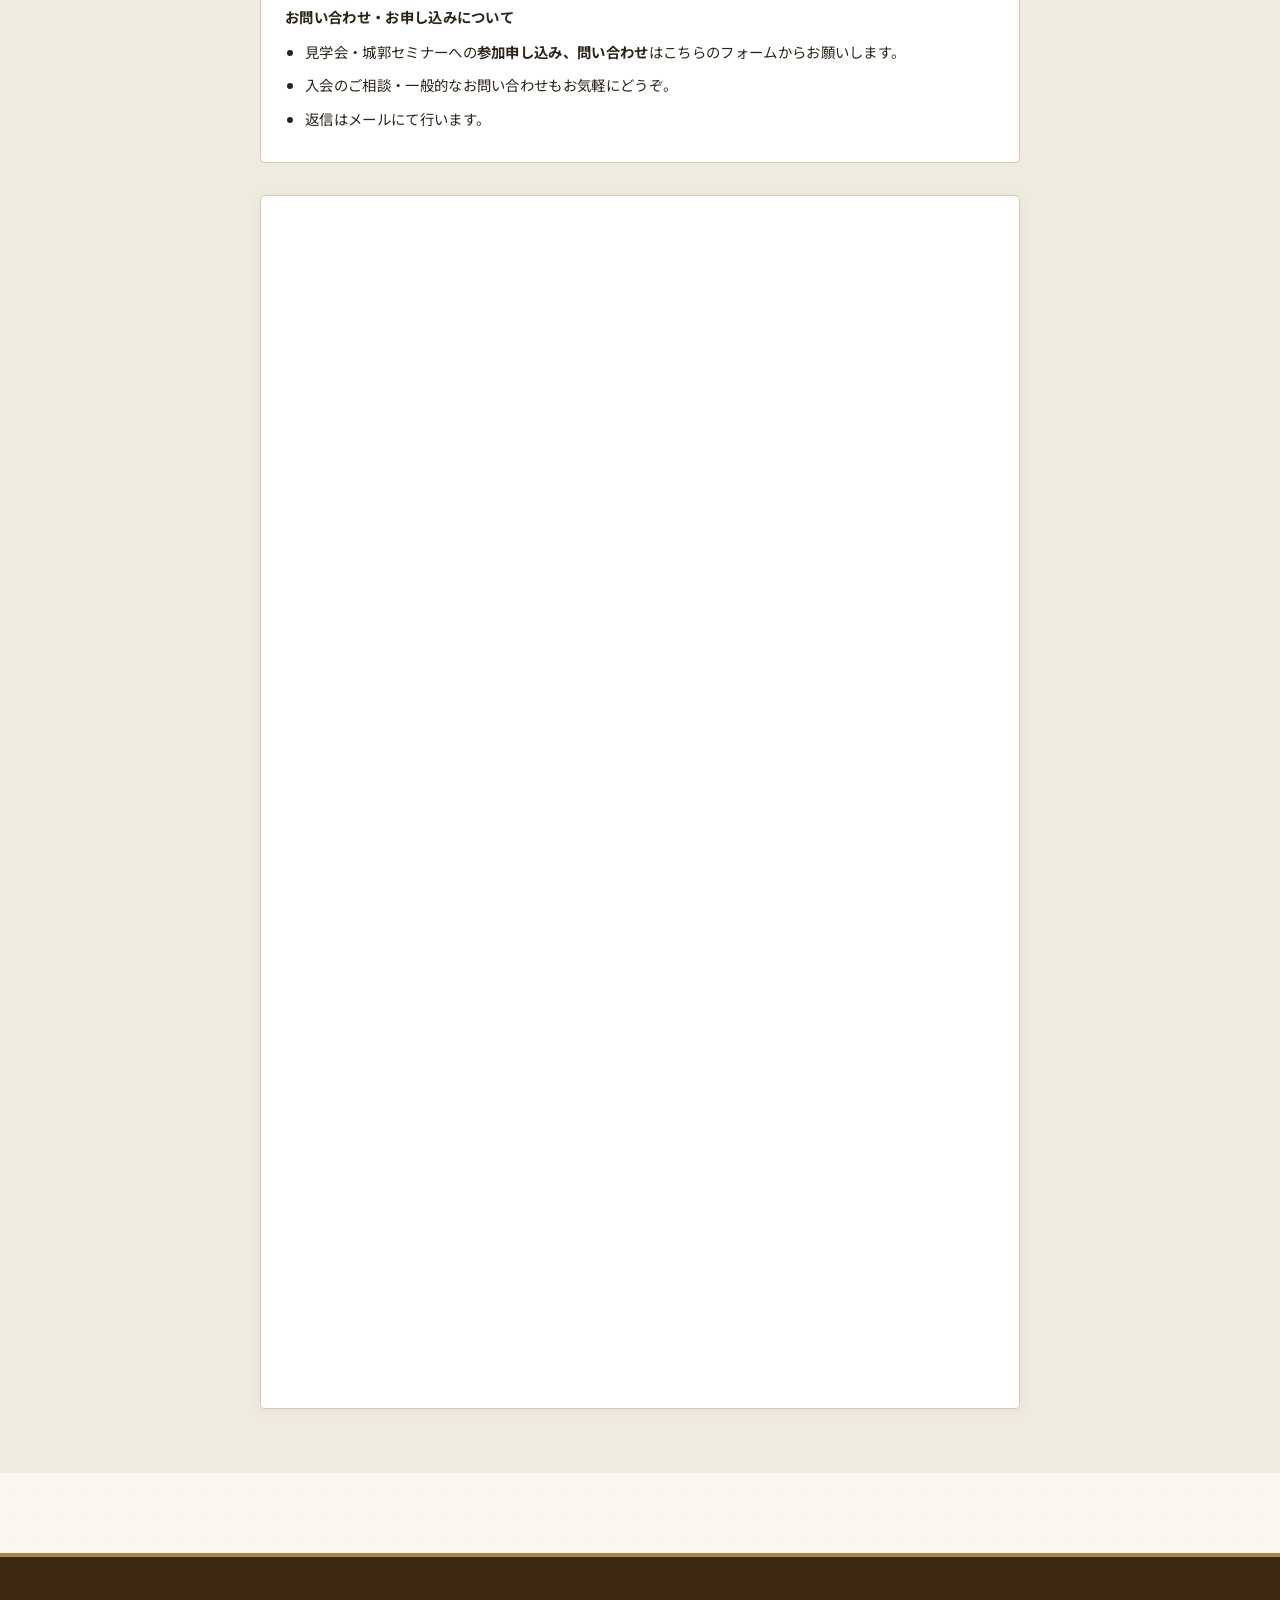
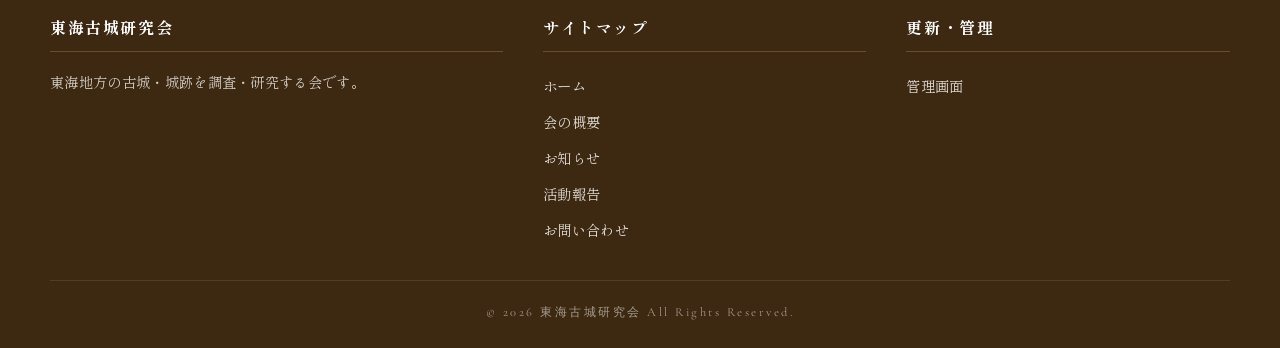
==== commit be661e8f: "Update index.html" ====
--- a/index.html
+++ b/index.html
@@ -5,7 +5,7 @@
   <meta name="viewport" content="width=device-width, initial-scale=1.0">
   <meta name="google-site-verification" content="lOtImbjFo5FZTN72thOMkgffSSpLbKWuxBEugnYlbBo" />
   <title>東海古城研究会 | 愛知・岐阜・三重・静岡の古城を研究する会</title>
-  <meta name="description" content="東海古城研究会は1960年設立、愛知・岐阜・三重・静岡の古城・城跡を調査研究する会です。月1回の見学会、年数回の勉強会・講演会を開催。会報「城」を発行。初心者から研究者まで歓迎。">
+  <meta name="description" content="東海古城研究会は1960年設立、愛知・岐阜・三重・静岡の古城・城跡を調査研究する会です。月1回の見学会、年数回の勉強会・講演会を開催。機関誌「城」を発行。初心者から研究者まで歓迎。">
   <meta name="keywords" content="東海古城研究会,古城,城跡,お城,愛知,岐阜,三重,静岡,城郭研究,見学会,城めぐり,日本城郭,城郭調査">
   <meta name="author" content="東海古城研究会">
   <meta name="robots" content="index, follow">
@@ -434,7 +434,7 @@
           <tr><th>主な活動地域</th><td>愛知・岐阜・三重・静岡（東海地方全域）</td></tr>
           <tr><th>活動頻度</th><td>見学会：月一回程度（１泊２日、２泊３日の見学会もあり）<br>城郭セミナー：年１回</td></tr>
           <tr><th>会費</th><td>5,000円（未成年は半額）</td></tr>
-          <tr><th>会報・機関紙</th><td>会報：会から会員への連絡、報告を行います<br>機関紙「城」：会員の調査・研究など発表の場</td></tr>
+          <tr><th>会報・機関紙</th><td>会報：会から会員への連絡、報告を行います<br>機関誌「城」：会員の調査・研究など発表の場</td></tr>
           <tr><th>お問い合わせ</th><td>下記フォームよりご連絡ください</td></tr>
         </table>
       </div>
@@ -463,7 +463,7 @@
       </div>
       <div class="card activity-card">
         <h3>機関誌「城」発行</h3>
-        <p>機関紙「城」は、これまで２３７号が発行され、会員の研究成果、城郭情報、見学会の報告などを掲載し、随時発行されています。なお会員の投稿は無料となっています。</p>
+        <p>機関誌「城」は、これまで２３７号が発行され、会員の研究成果、城郭情報、見学会の報告などを掲載し、随時発行されています。なお会員の投稿は無料となっています。</p>
       </div>
     </div>
   </div>
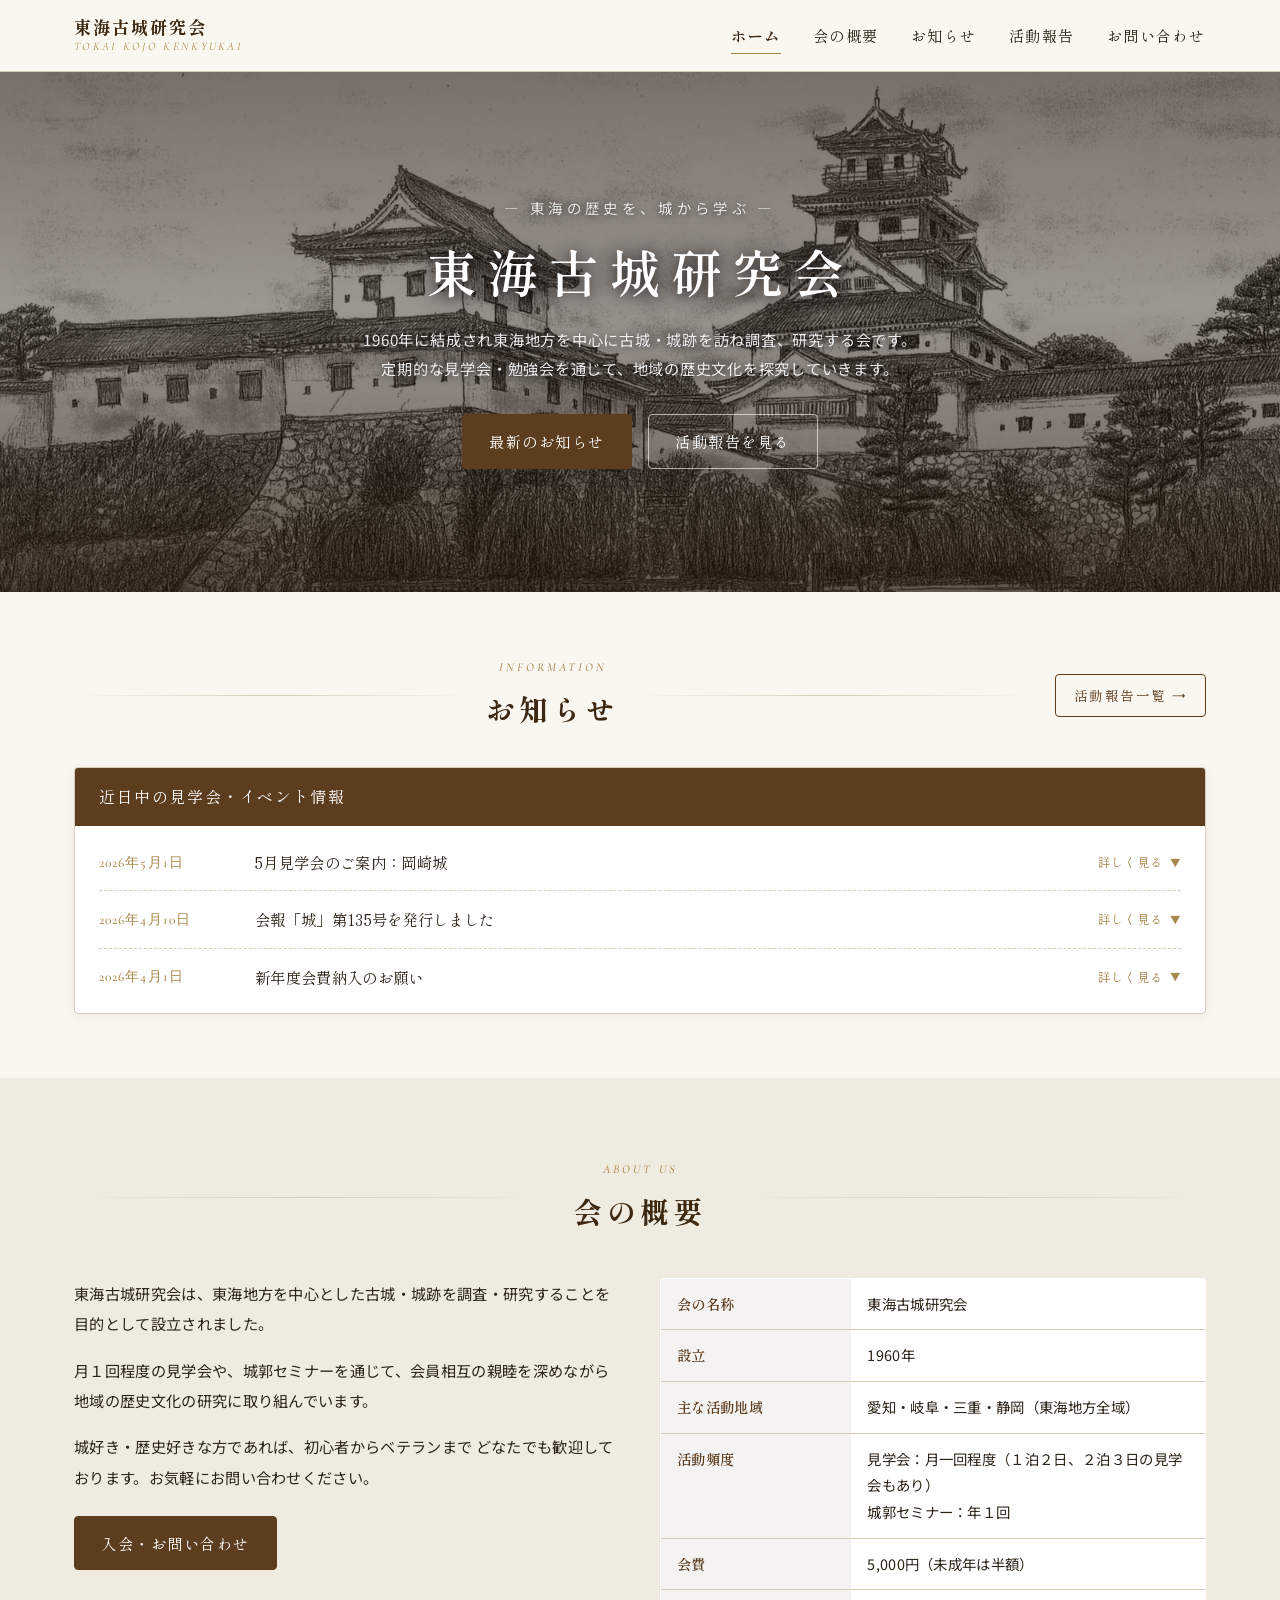
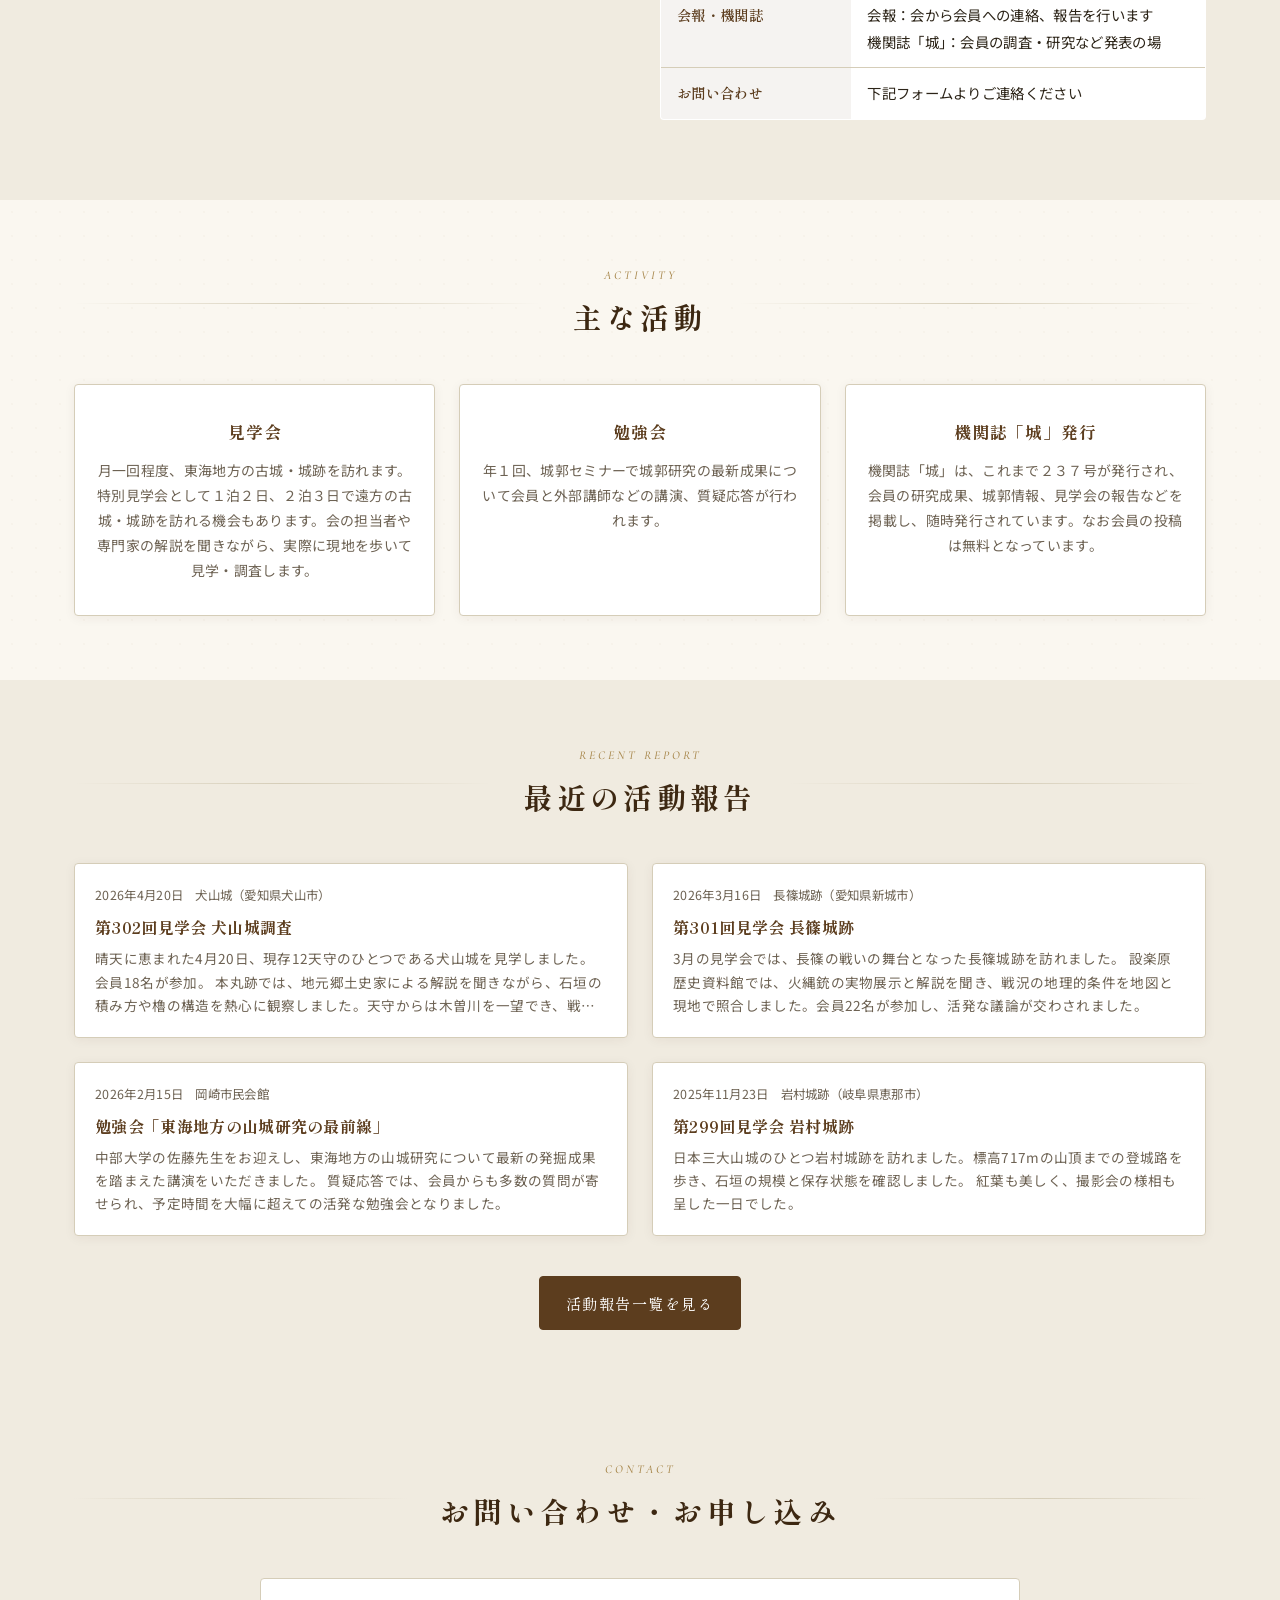
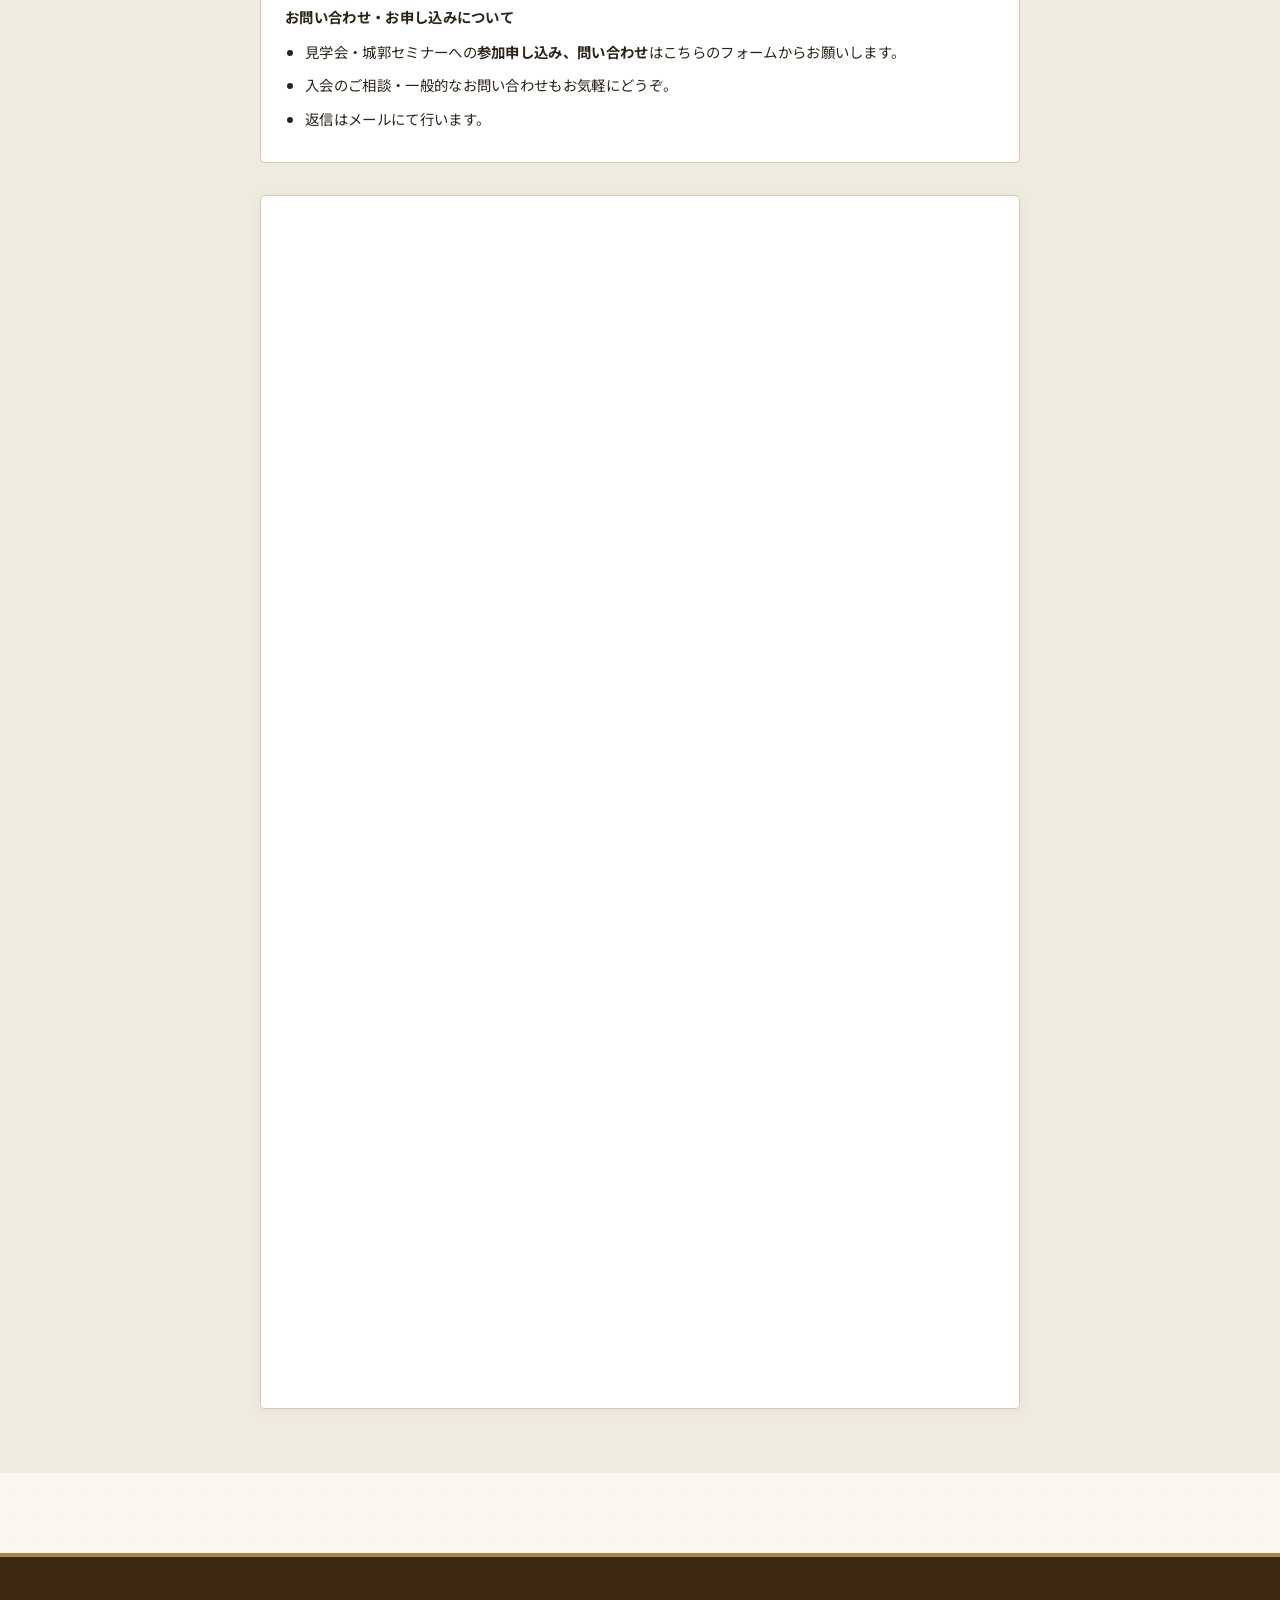
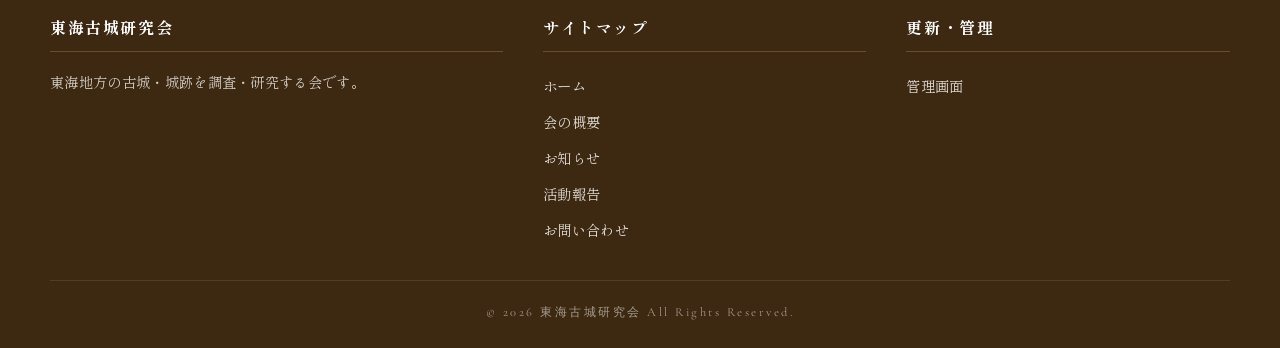
==== commit 12bede64: "Update index.html" ====
--- a/index.html
+++ b/index.html
@@ -434,7 +434,7 @@
           <tr><th>主な活動地域</th><td>愛知・岐阜・三重・静岡（東海地方全域）</td></tr>
           <tr><th>活動頻度</th><td>見学会：月一回程度（１泊２日、２泊３日の見学会もあり）<br>城郭セミナー：年１回</td></tr>
           <tr><th>会費</th><td>5,000円（未成年は半額）</td></tr>
-          <tr><th>会報・機関紙</th><td>会報：会から会員への連絡、報告を行います<br>機関誌「城」：会員の調査・研究など発表の場</td></tr>
+          <tr><th>会報・機関誌</th><td>会報：会から会員への連絡、報告を行います<br>機関誌「城」：会員の調査・研究など発表の場</td></tr>
           <tr><th>お問い合わせ</th><td>下記フォームよりご連絡ください</td></tr>
         </table>
       </div>
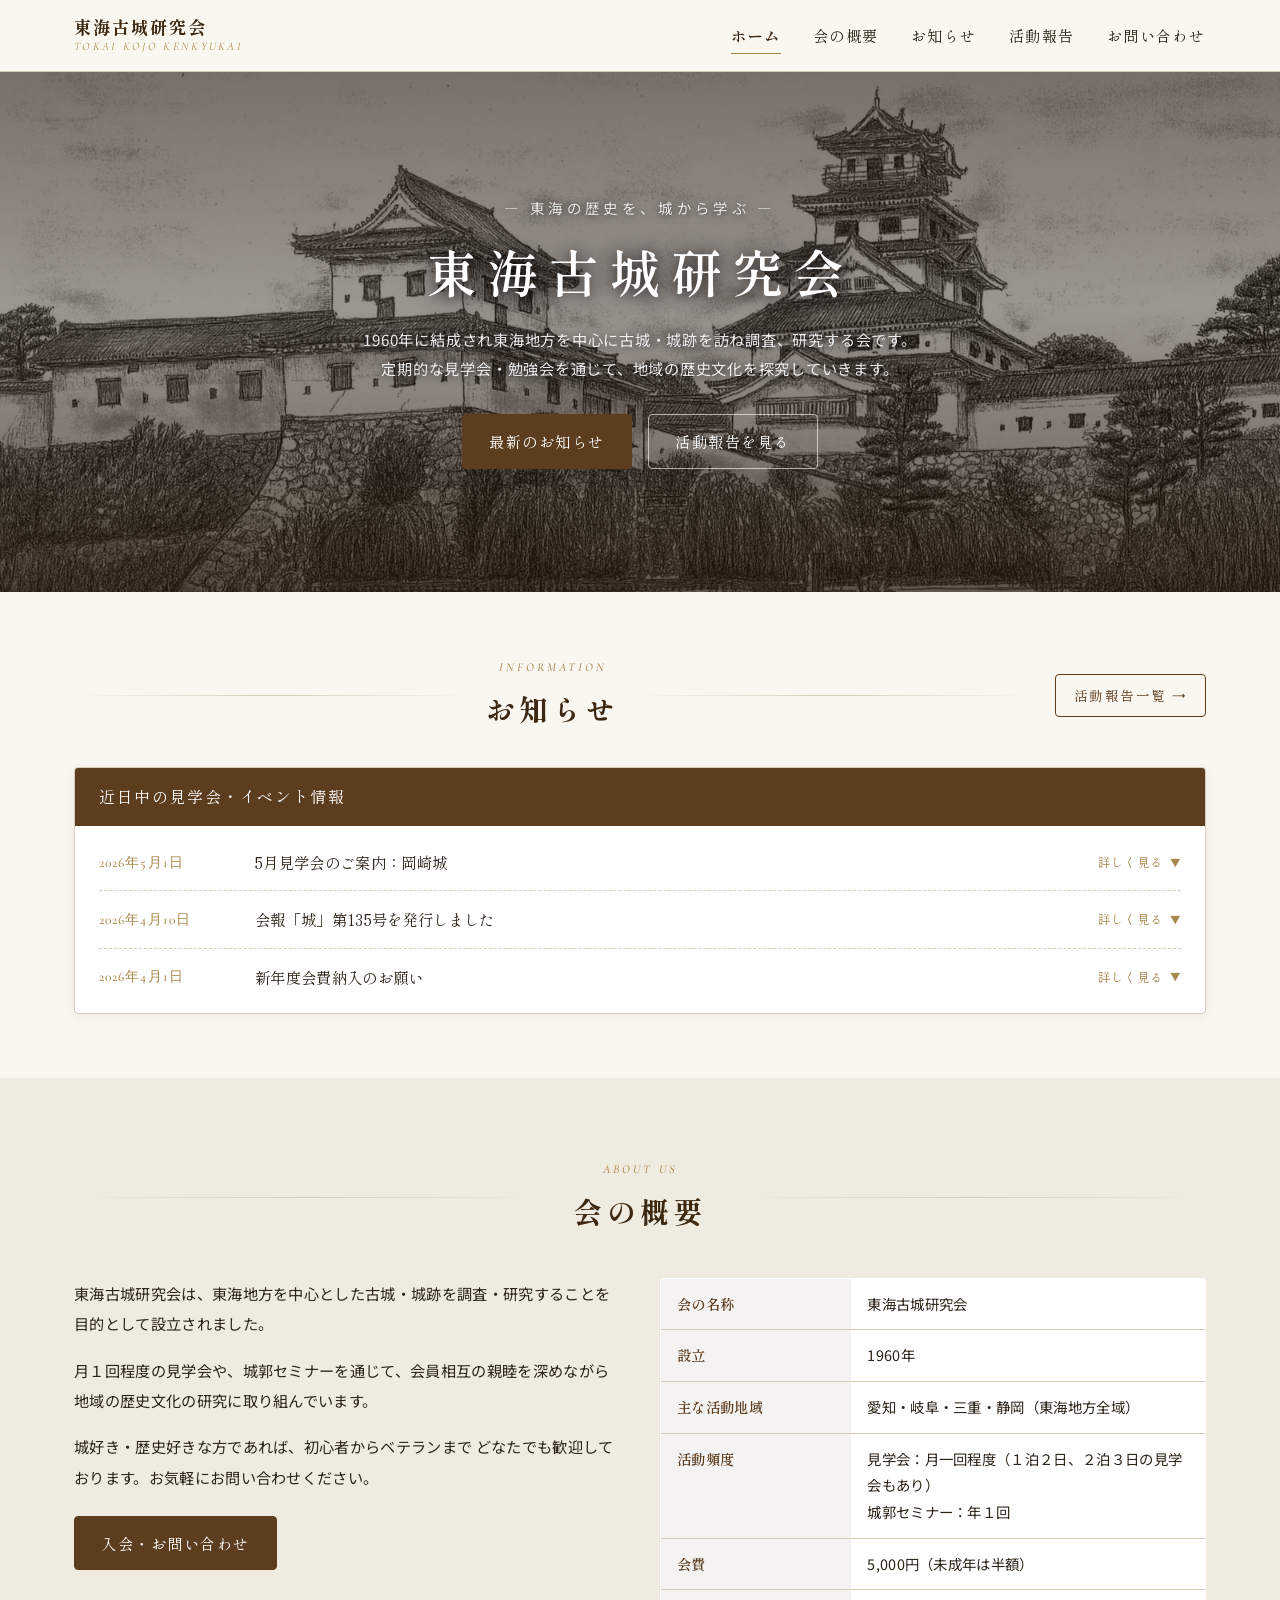
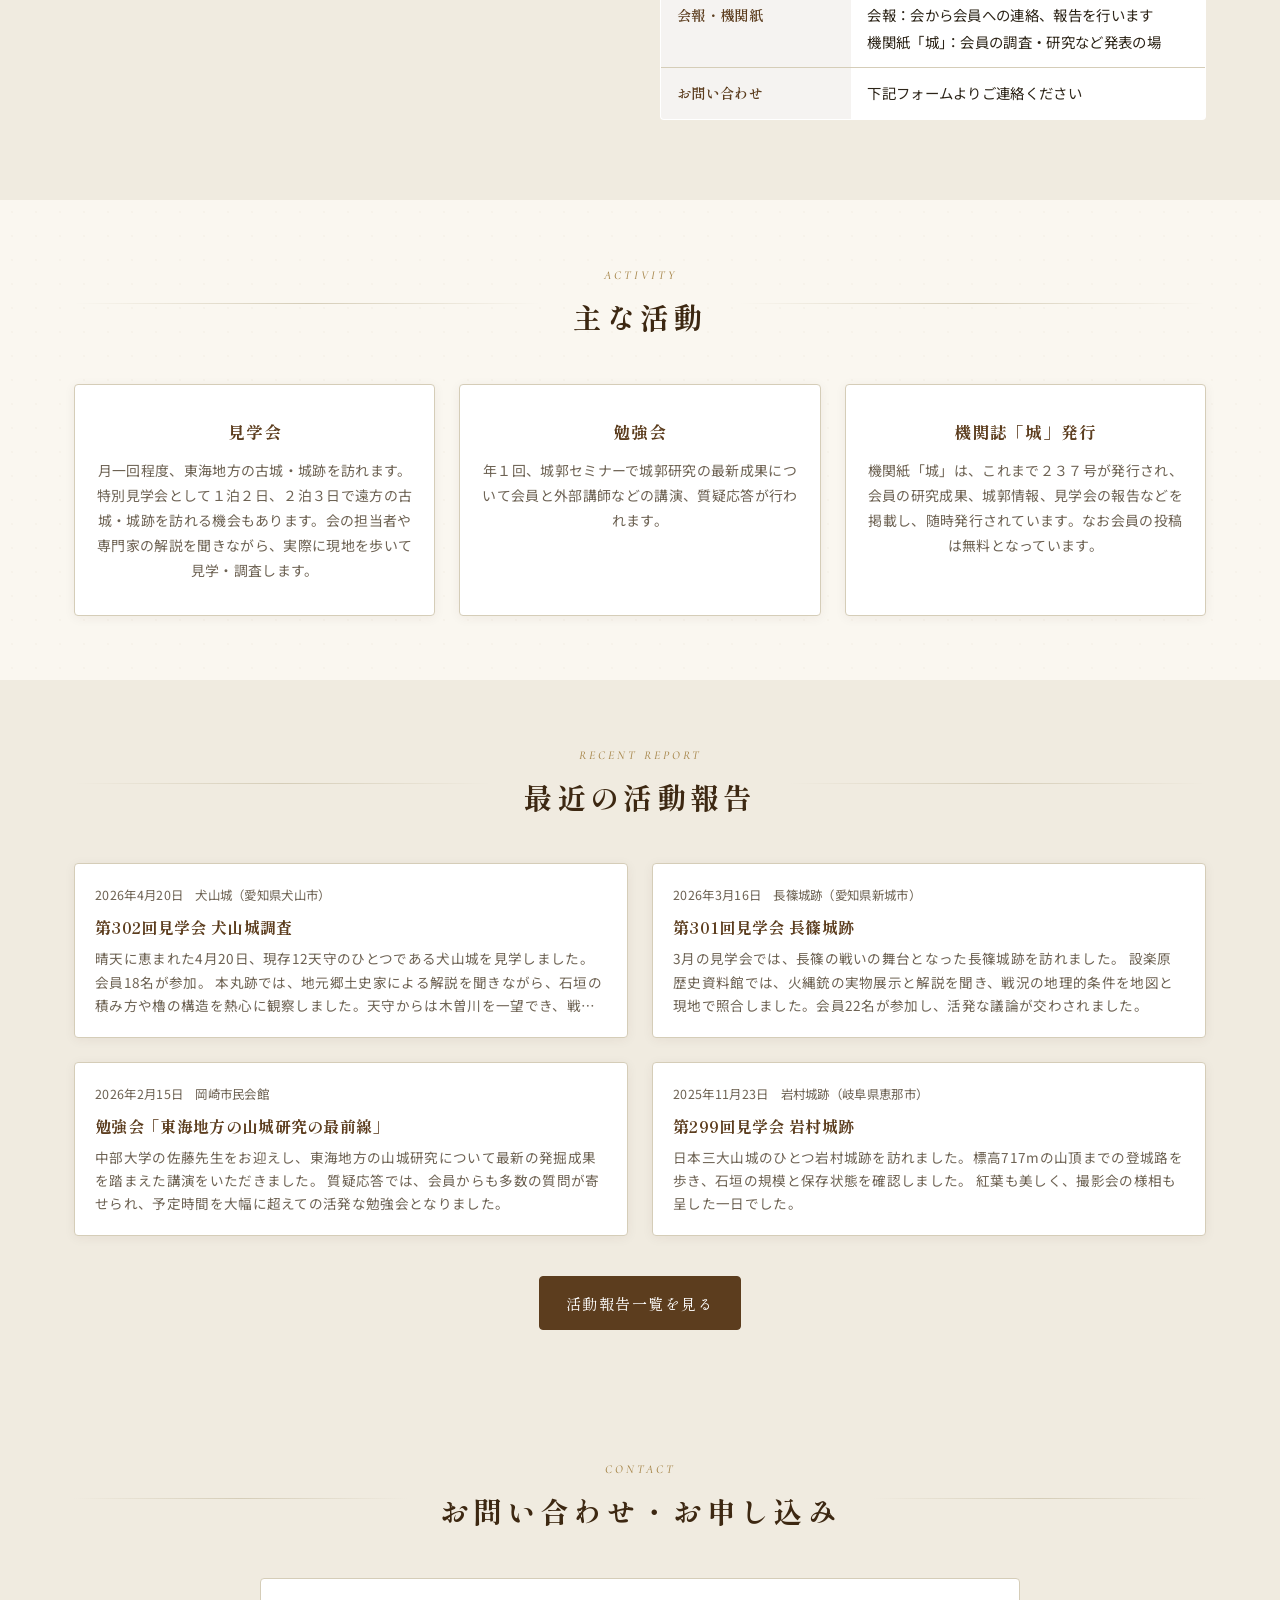
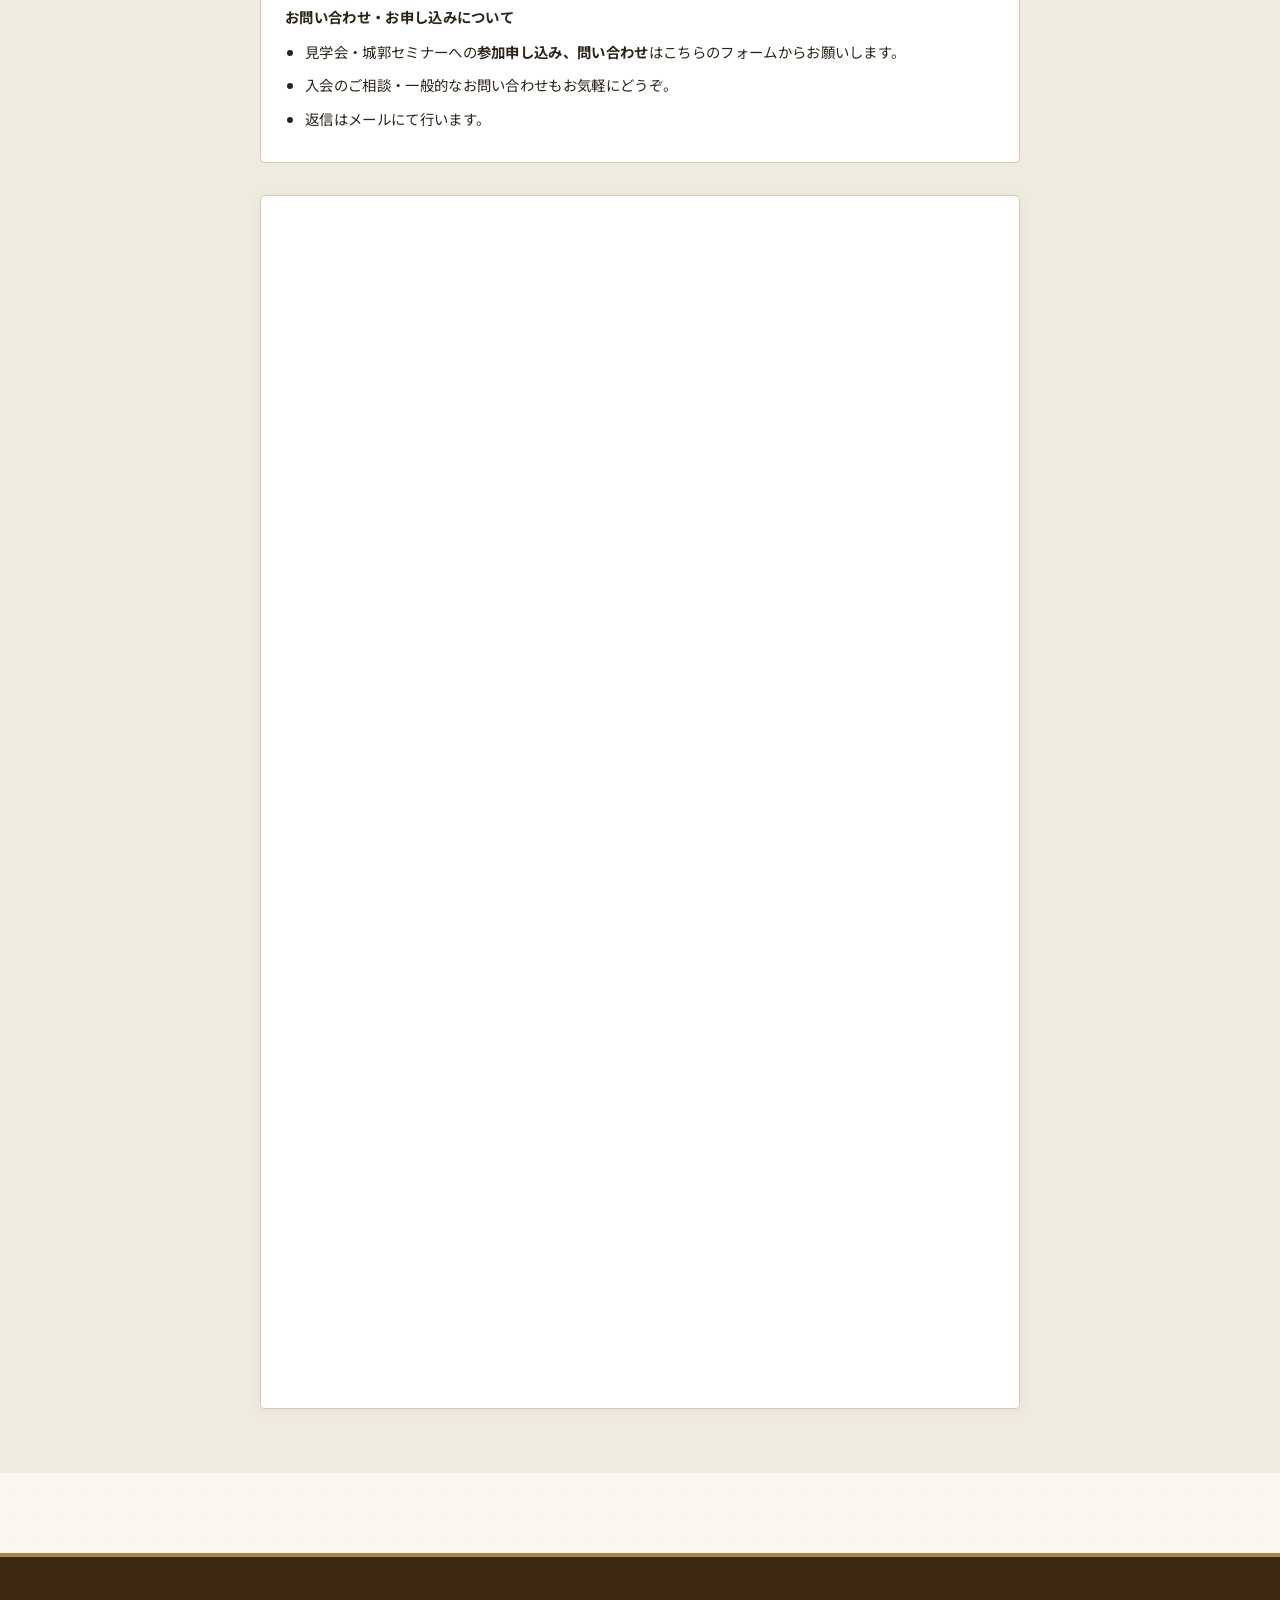
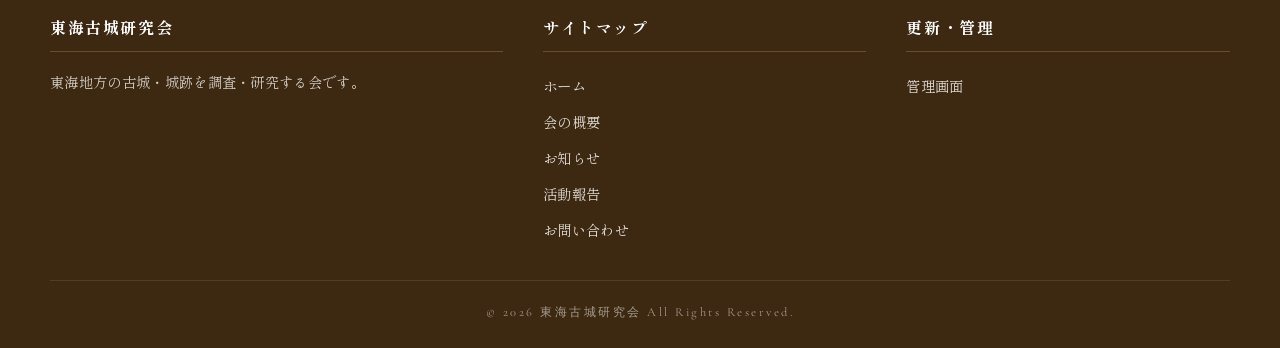
==== commit 87117758: "Add files via upload" ====
--- a/index.html
+++ b/index.html
@@ -5,7 +5,7 @@
   <meta name="viewport" content="width=device-width, initial-scale=1.0">
   <meta name="google-site-verification" content="lOtImbjFo5FZTN72thOMkgffSSpLbKWuxBEugnYlbBo" />
   <title>東海古城研究会 | 愛知・岐阜・三重・静岡の古城を研究する会</title>
-  <meta name="description" content="東海古城研究会は1960年設立、愛知・岐阜・三重・静岡の古城・城跡を調査研究する会です。月1回の見学会、年数回の勉強会・講演会を開催。機関誌「城」を発行。初心者から研究者まで歓迎。">
+  <meta name="description" content="東海古城研究会は1960年設立、愛知・岐阜・三重・静岡の古城・城跡を調査研究する会です。月1回の見学会、年数回の勉強会・講演会を開催。会報「城」を発行。初心者から研究者まで歓迎。">
   <meta name="keywords" content="東海古城研究会,古城,城跡,お城,愛知,岐阜,三重,静岡,城郭研究,見学会,城めぐり,日本城郭,城郭調査">
   <meta name="author" content="東海古城研究会">
   <meta name="robots" content="index, follow">
@@ -434,7 +434,7 @@
           <tr><th>主な活動地域</th><td>愛知・岐阜・三重・静岡（東海地方全域）</td></tr>
           <tr><th>活動頻度</th><td>見学会：月一回程度（１泊２日、２泊３日の見学会もあり）<br>城郭セミナー：年１回</td></tr>
           <tr><th>会費</th><td>5,000円（未成年は半額）</td></tr>
-          <tr><th>会報・機関誌</th><td>会報：会から会員への連絡、報告を行います<br>機関誌「城」：会員の調査・研究など発表の場</td></tr>
+          <tr><th>会報・機関紙</th><td>会報：会から会員への連絡、報告を行います<br>機関紙「城」：会員の調査・研究など発表の場</td></tr>
           <tr><th>お問い合わせ</th><td>下記フォームよりご連絡ください</td></tr>
         </table>
       </div>
@@ -463,7 +463,7 @@
       </div>
       <div class="card activity-card">
         <h3>機関誌「城」発行</h3>
-        <p>機関誌「城」は、これまで２３７号が発行され、会員の研究成果、城郭情報、見学会の報告などを掲載し、随時発行されています。なお会員の投稿は無料となっています。</p>
+        <p>機関紙「城」は、これまで２３７号が発行され、会員の研究成果、城郭情報、見学会の報告などを掲載し、随時発行されています。なお会員の投稿は無料となっています。</p>
       </div>
     </div>
   </div>
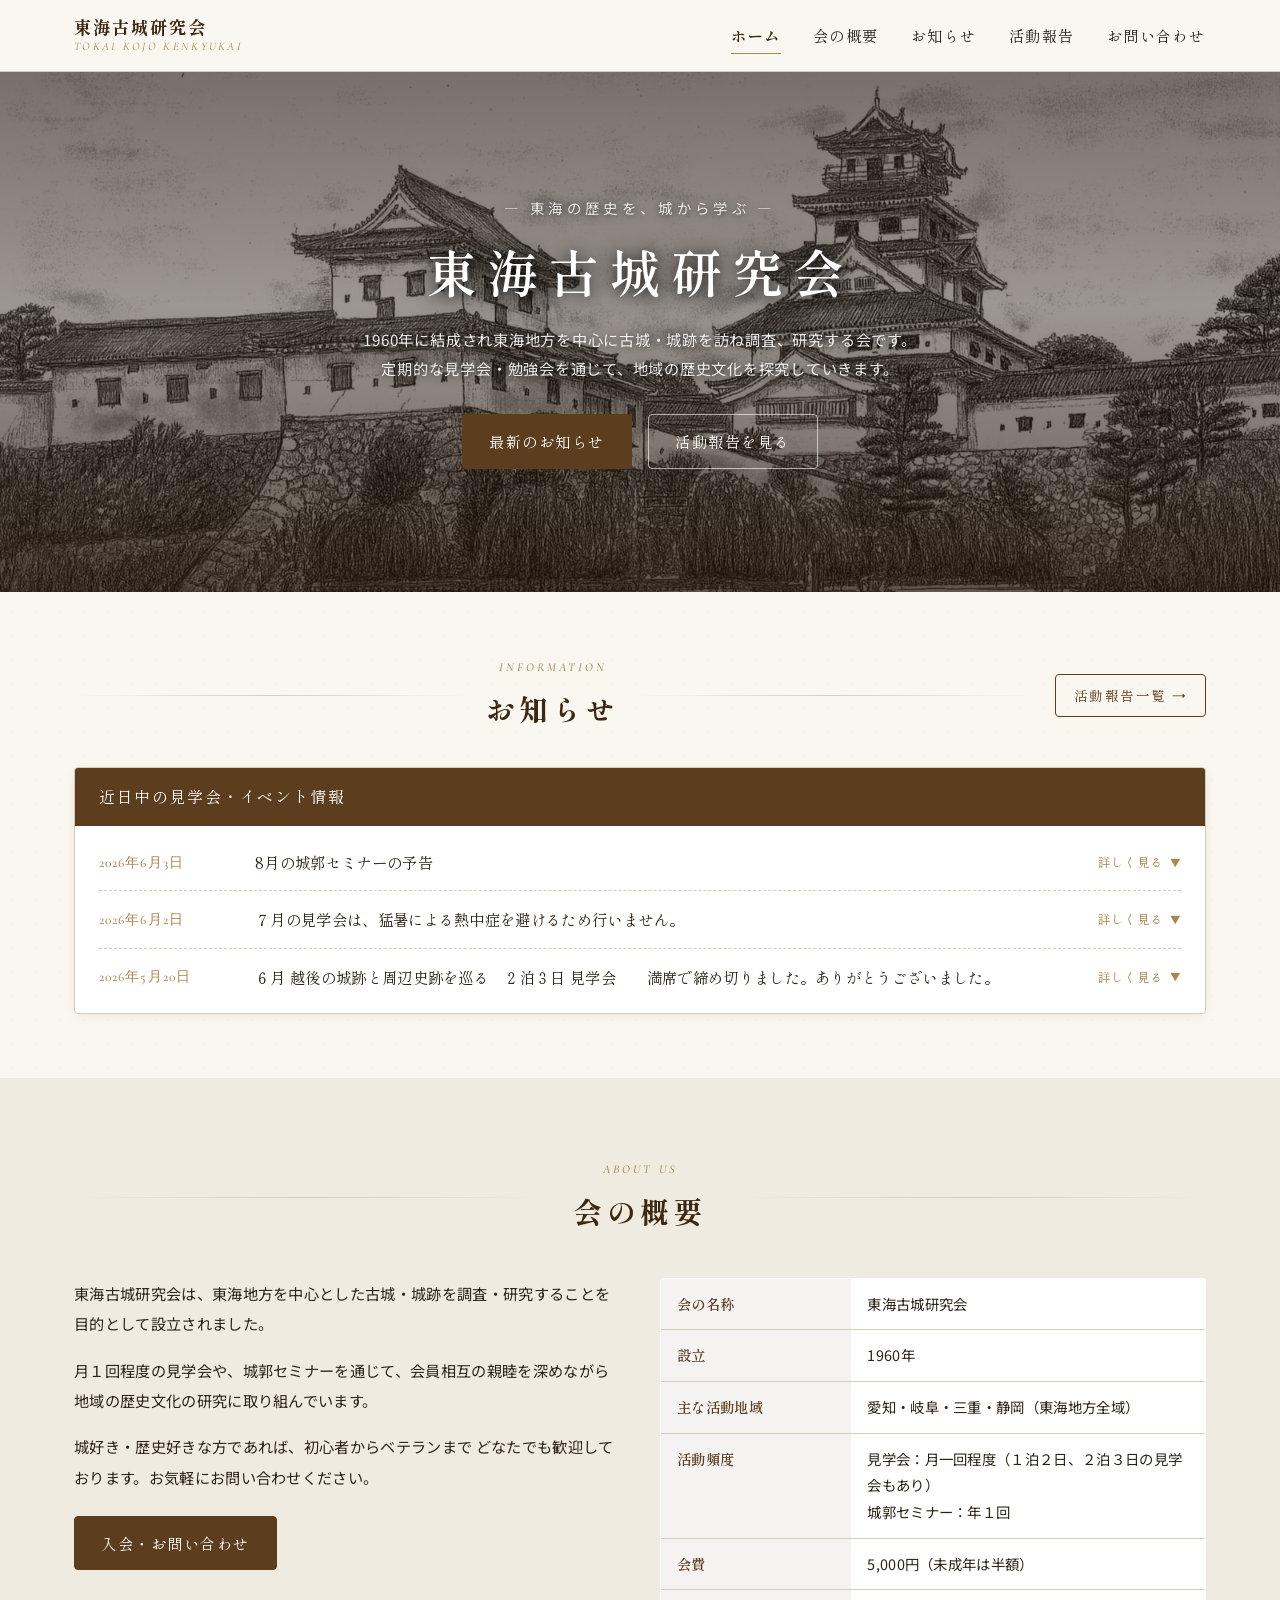
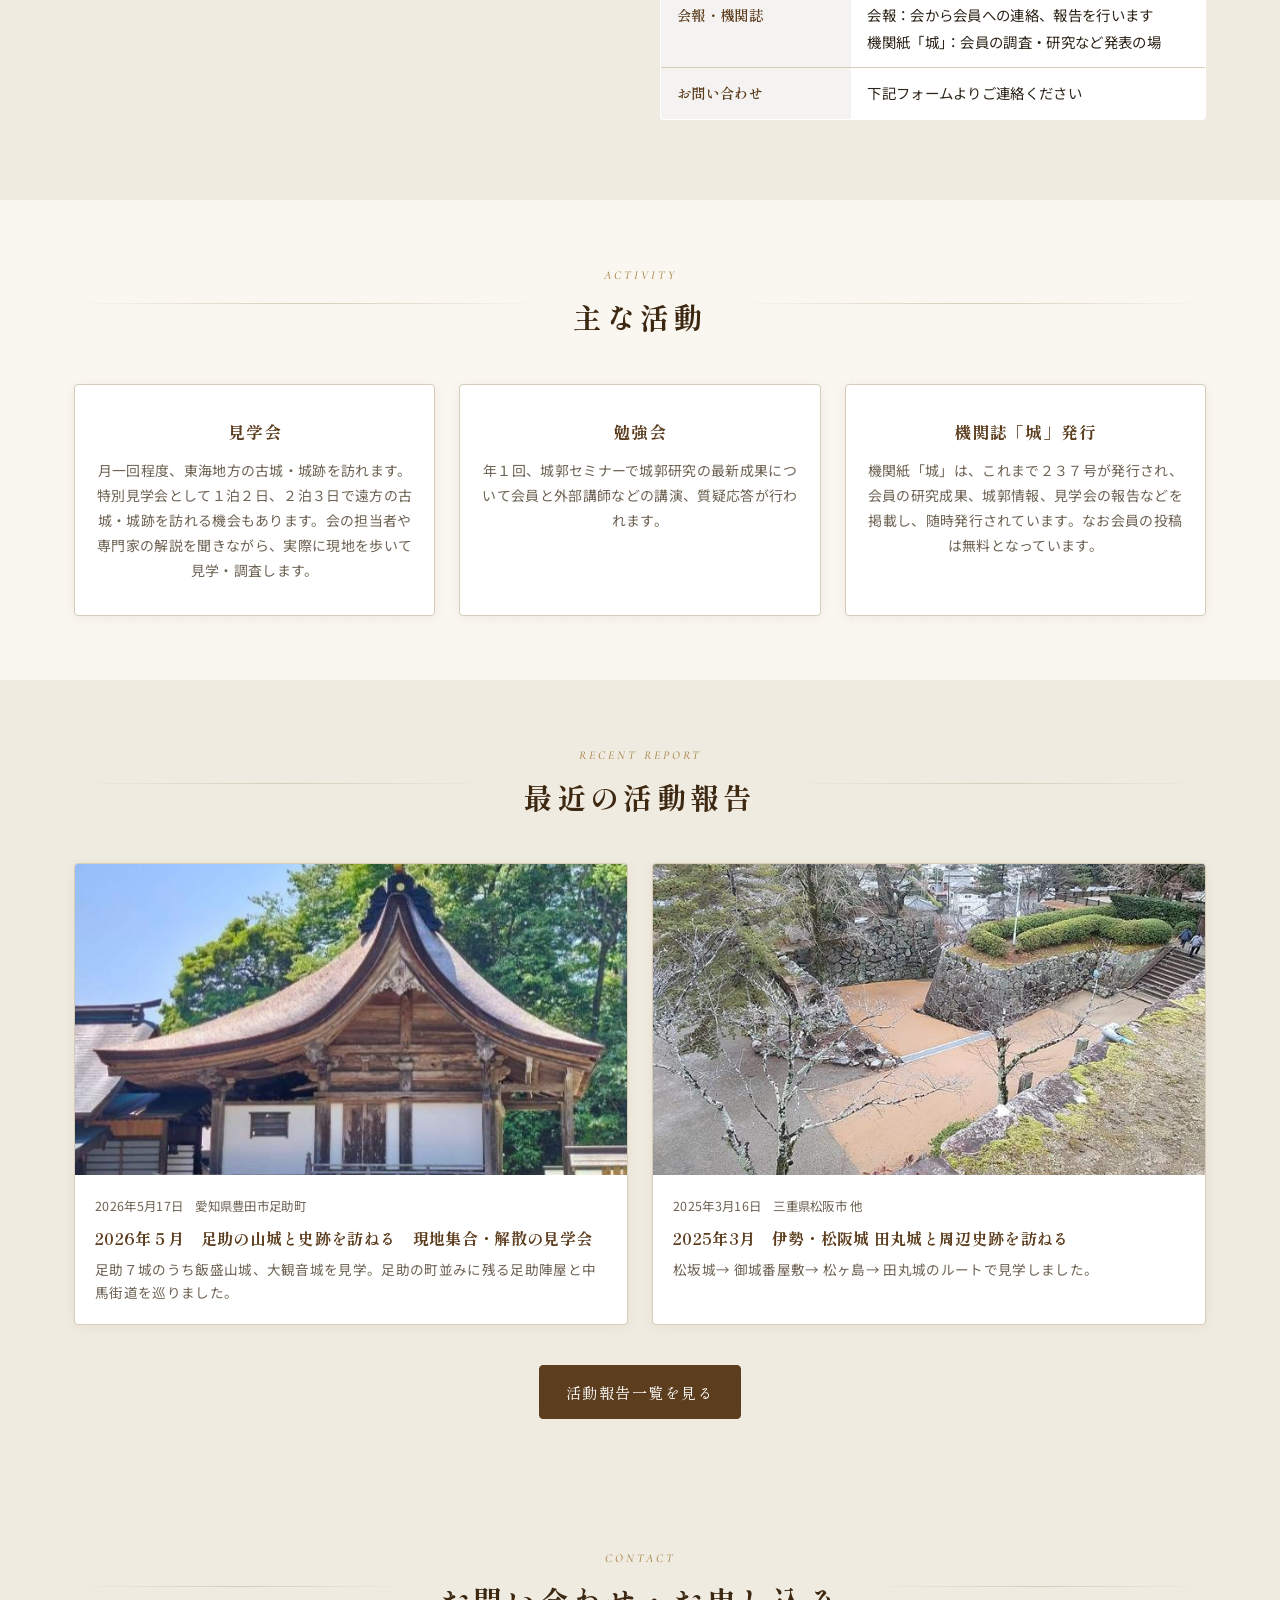
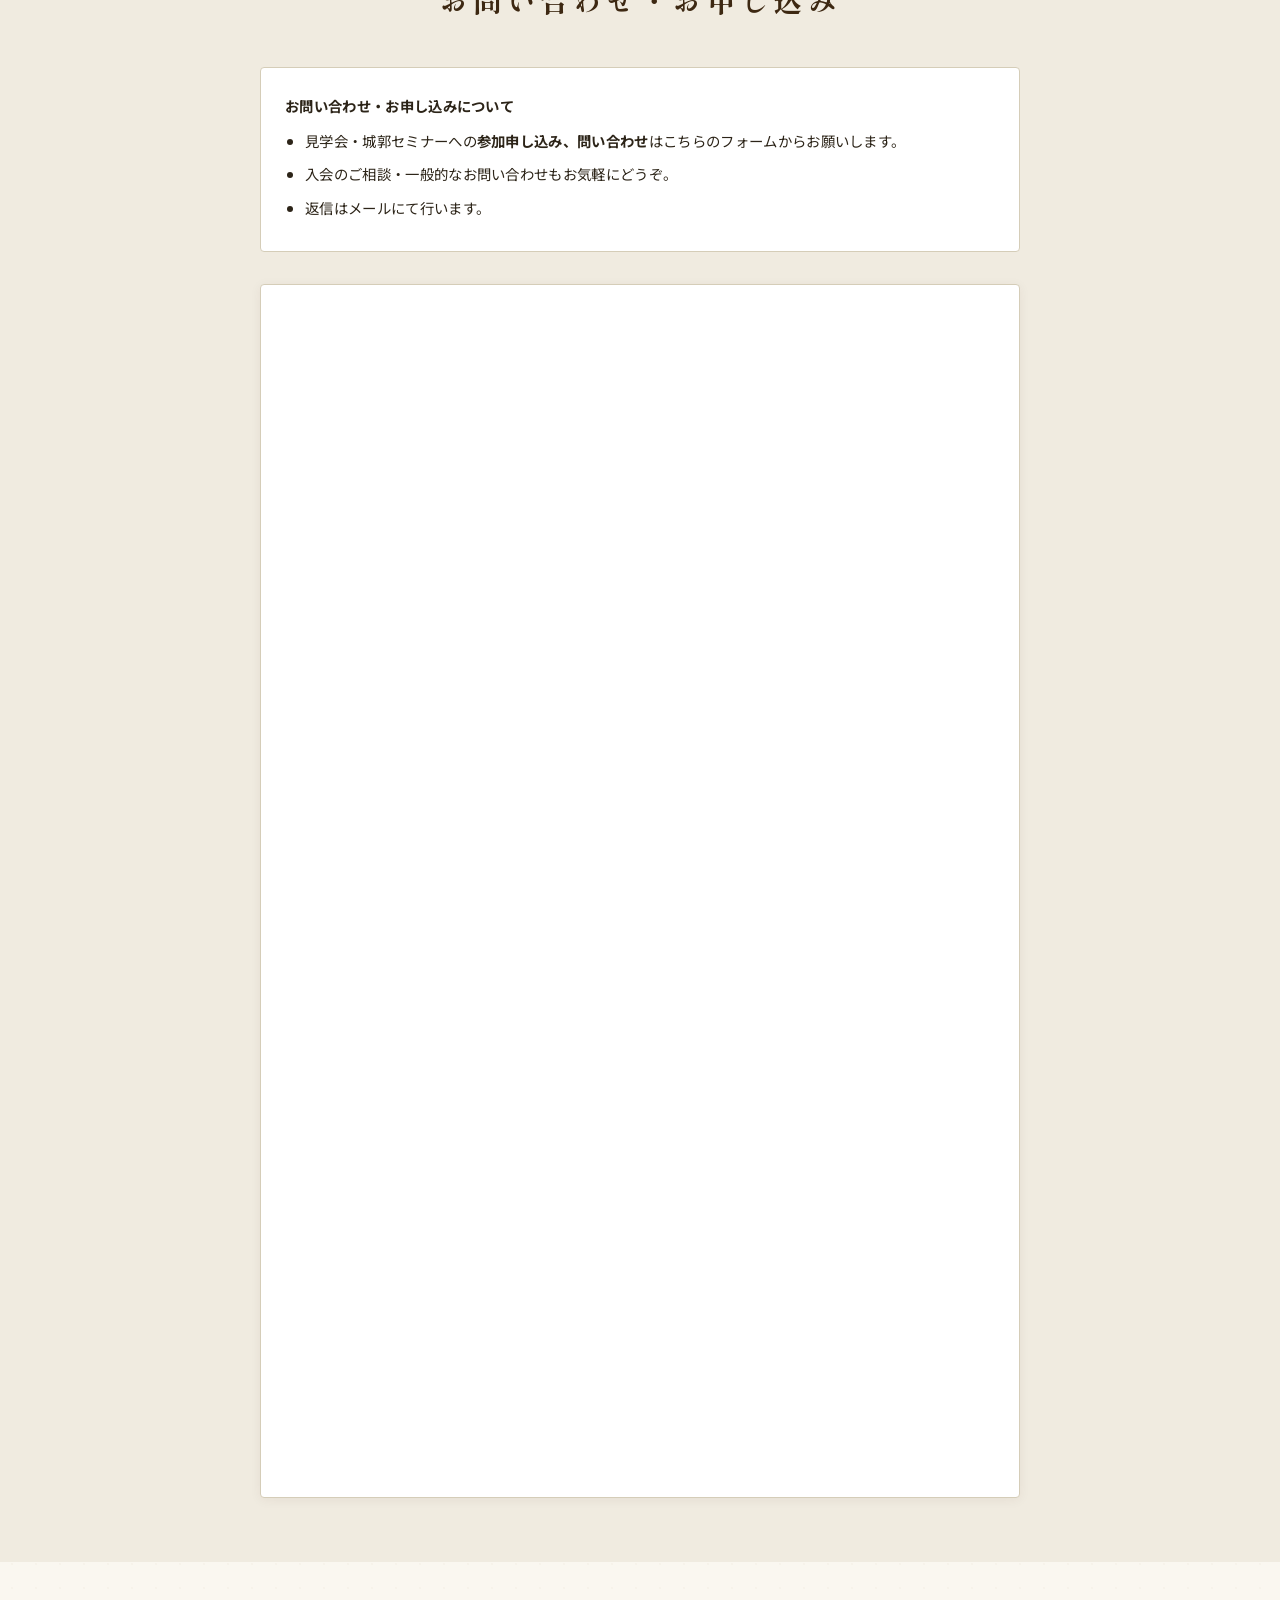
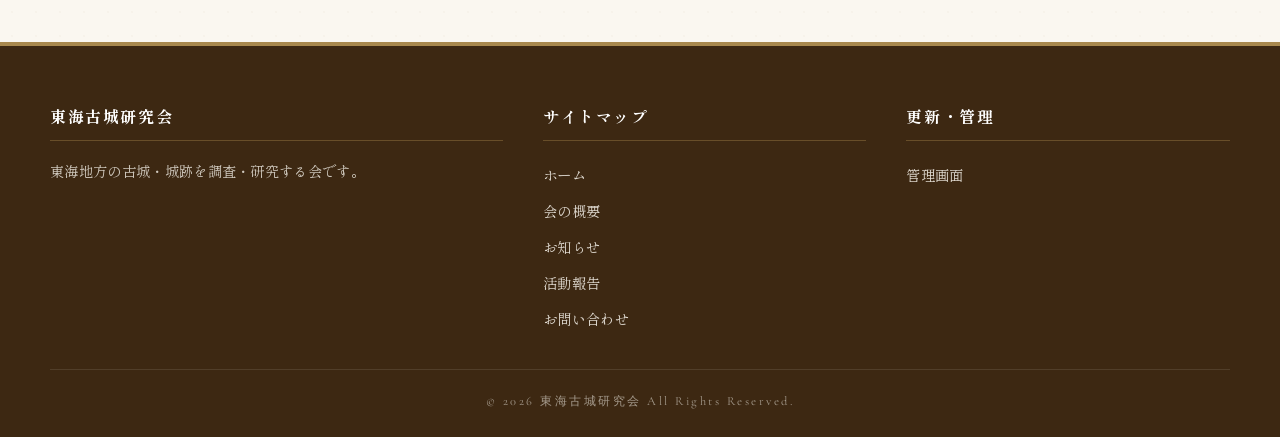
==== commit c322b6d8: "Update index.html" ====
--- a/index.html
+++ b/index.html
@@ -434,7 +434,7 @@
           <tr><th>主な活動地域</th><td>愛知・岐阜・三重・静岡（東海地方全域）</td></tr>
           <tr><th>活動頻度</th><td>見学会：月一回程度（１泊２日、２泊３日の見学会もあり）<br>城郭セミナー：年１回</td></tr>
           <tr><th>会費</th><td>5,000円（未成年は半額）</td></tr>
-          <tr><th>会報・機関紙</th><td>会報：会から会員への連絡、報告を行います<br>機関紙「城」：会員の調査・研究など発表の場</td></tr>
+          <tr><th>会報・機関誌</th><td>会報：会から会員への連絡、報告を行います<br>機関紙「城」：会員の調査・研究など発表の場</td></tr>
           <tr><th>お問い合わせ</th><td>下記フォームよりご連絡ください</td></tr>
         </table>
       </div>
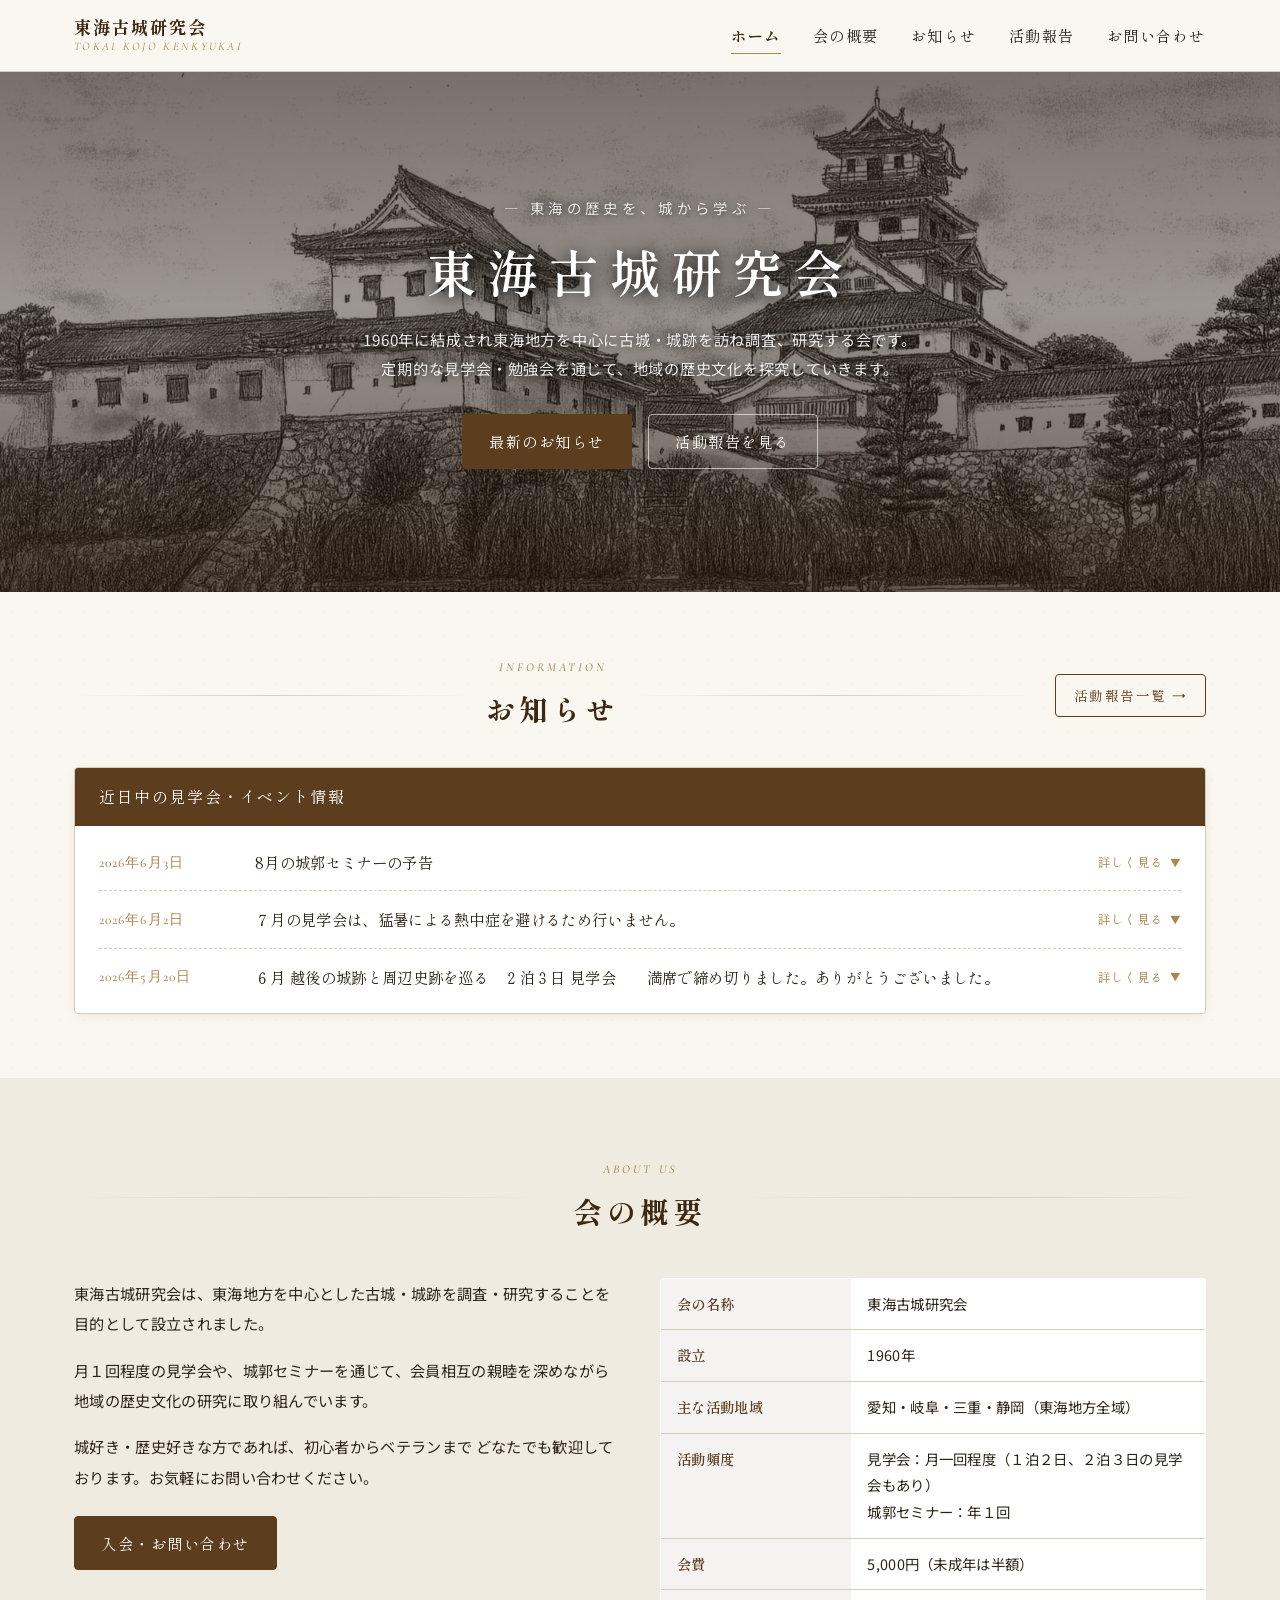
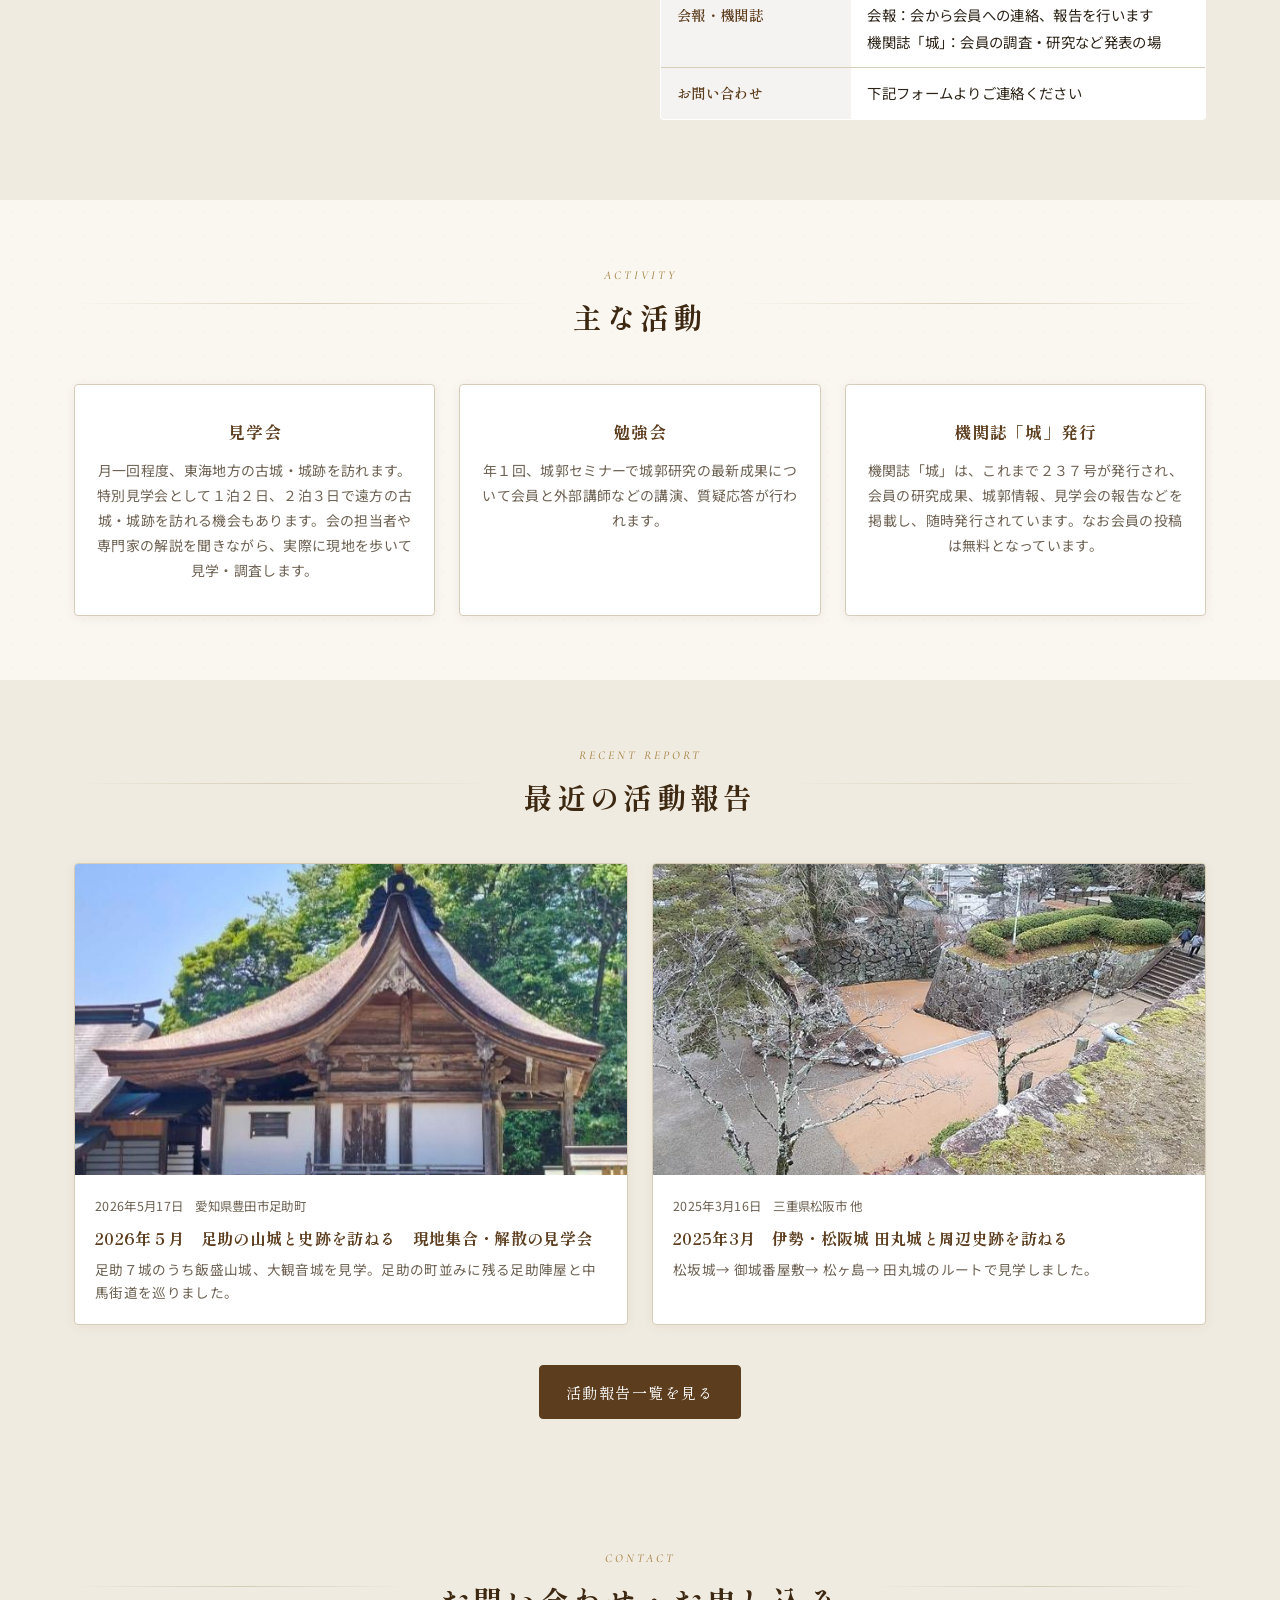
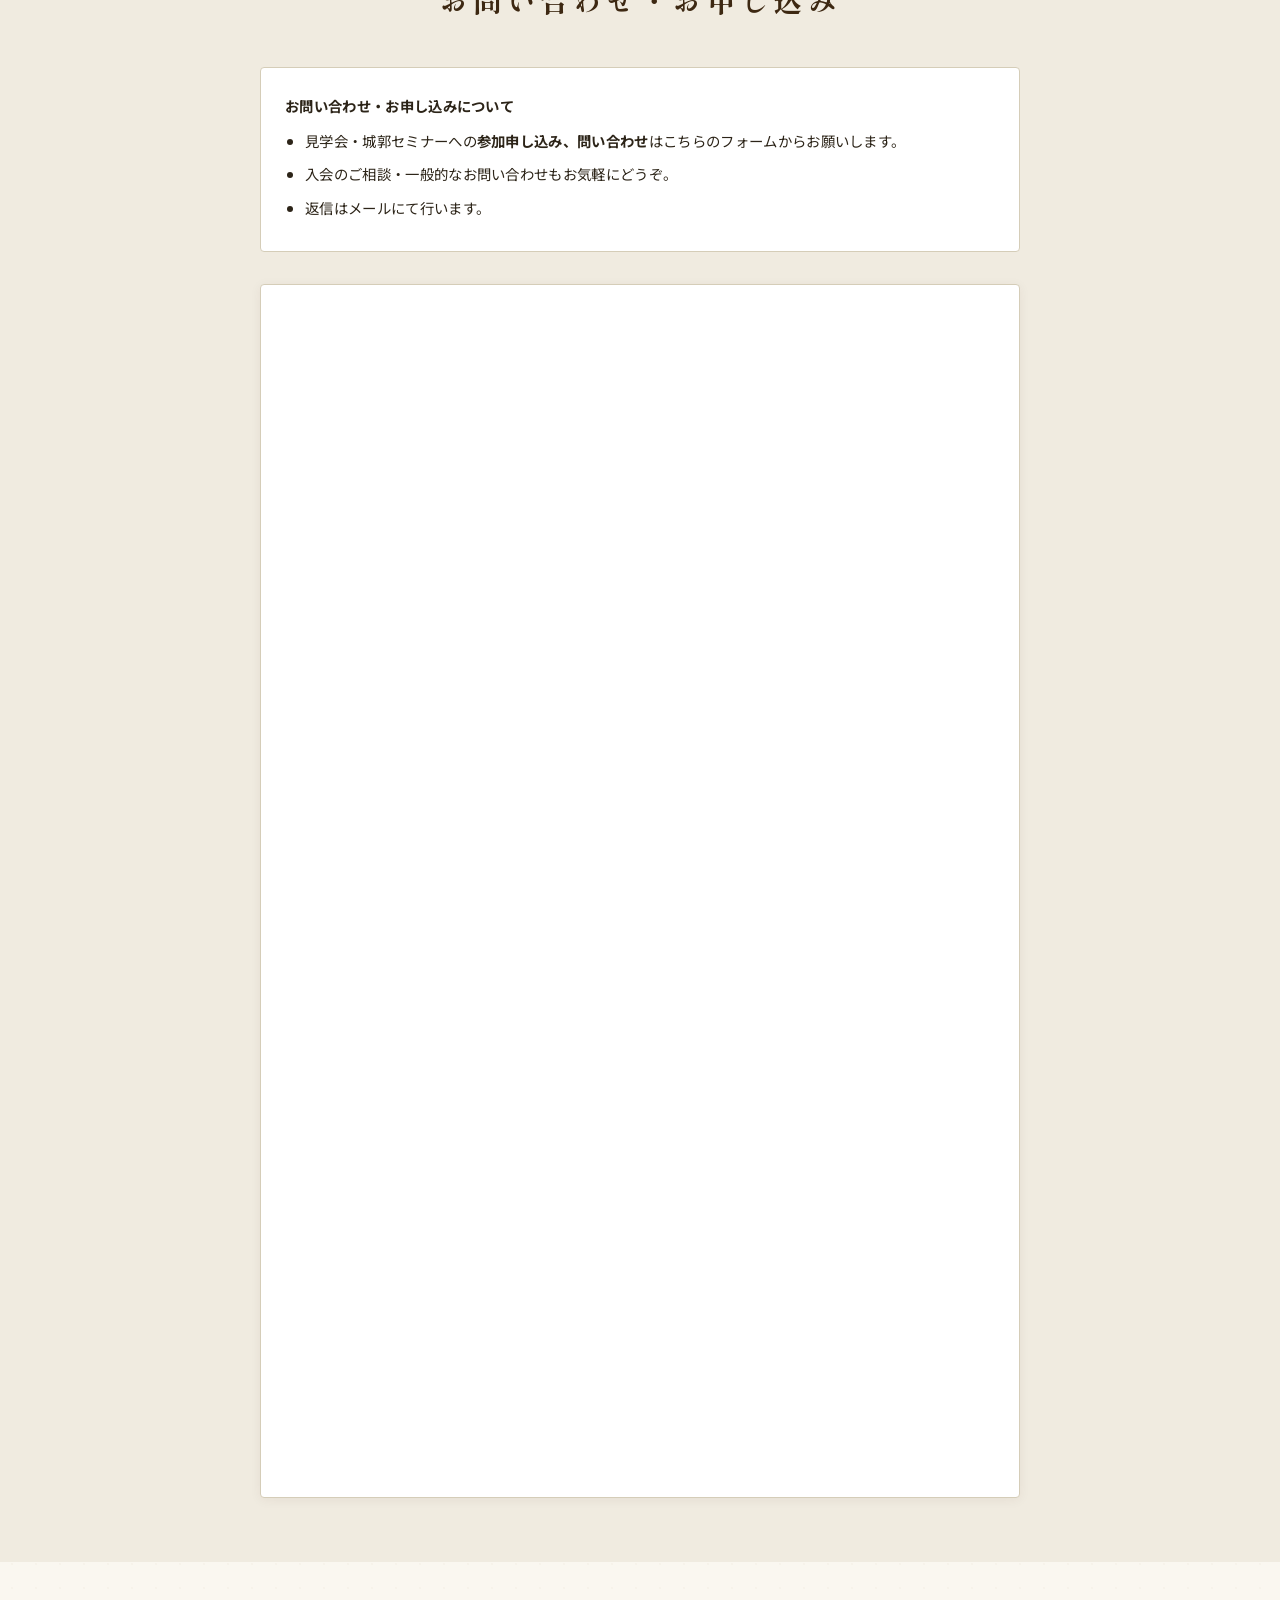
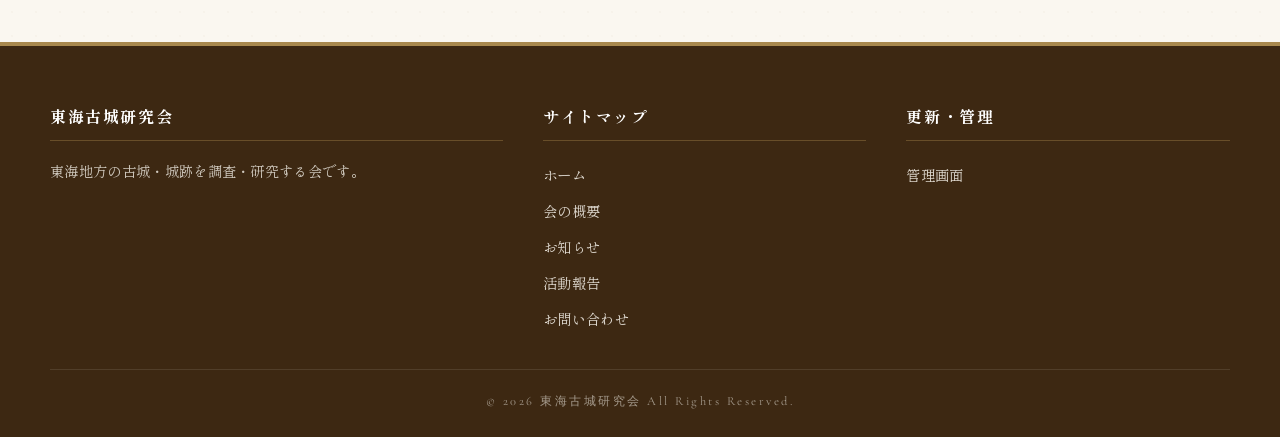
==== commit 9b9c4de9: "Update index.html" ====
--- a/index.html
+++ b/index.html
@@ -434,7 +434,7 @@
           <tr><th>主な活動地域</th><td>愛知・岐阜・三重・静岡（東海地方全域）</td></tr>
           <tr><th>活動頻度</th><td>見学会：月一回程度（１泊２日、２泊３日の見学会もあり）<br>城郭セミナー：年１回</td></tr>
           <tr><th>会費</th><td>5,000円（未成年は半額）</td></tr>
-          <tr><th>会報・機関誌</th><td>会報：会から会員への連絡、報告を行います<br>機関紙「城」：会員の調査・研究など発表の場</td></tr>
+          <tr><th>会報・機関誌</th><td>会報：会から会員への連絡、報告を行います<br>機関誌「城」：会員の調査・研究など発表の場</td></tr>
           <tr><th>お問い合わせ</th><td>下記フォームよりご連絡ください</td></tr>
         </table>
       </div>
@@ -463,7 +463,7 @@
       </div>
       <div class="card activity-card">
         <h3>機関誌「城」発行</h3>
-        <p>機関紙「城」は、これまで２３７号が発行され、会員の研究成果、城郭情報、見学会の報告などを掲載し、随時発行されています。なお会員の投稿は無料となっています。</p>
+        <p>機関誌「城」は、これまで２３７号が発行され、会員の研究成果、城郭情報、見学会の報告などを掲載し、随時発行されています。なお会員の投稿は無料となっています。</p>
       </div>
     </div>
   </div>
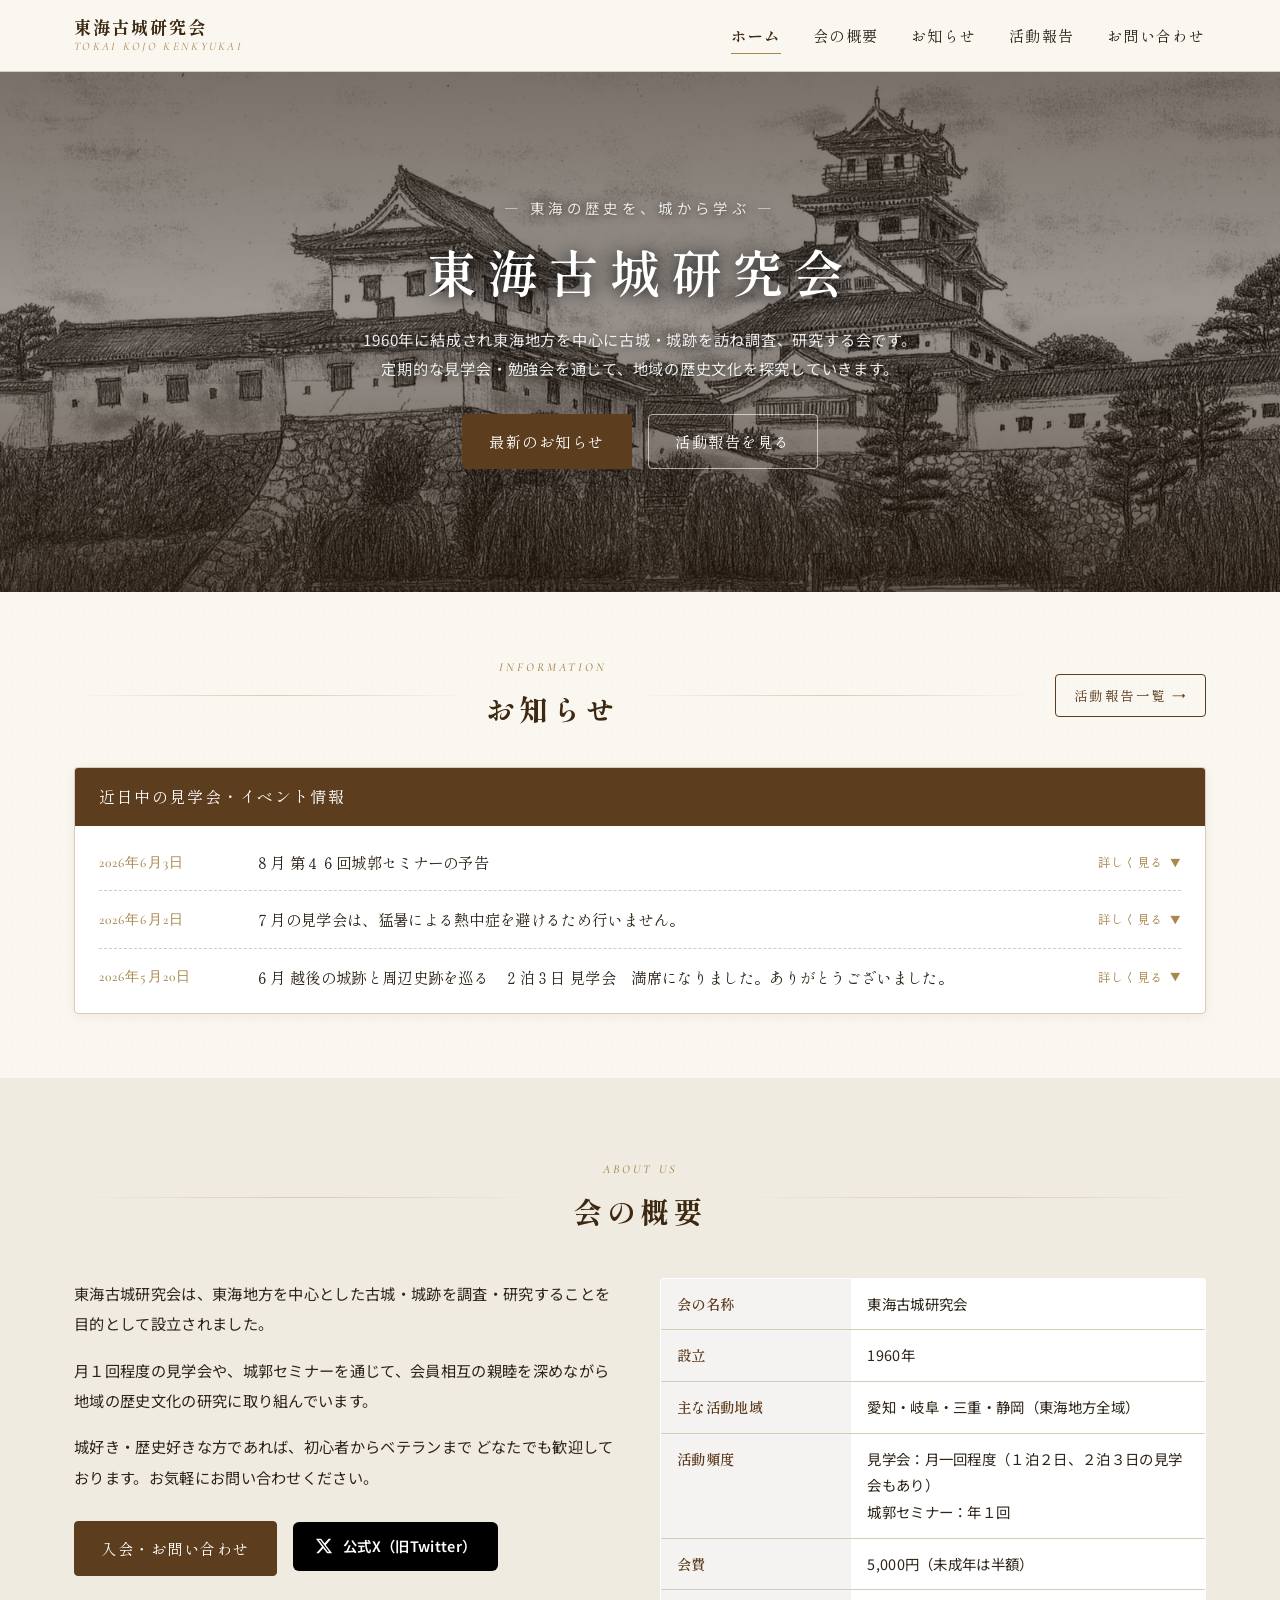
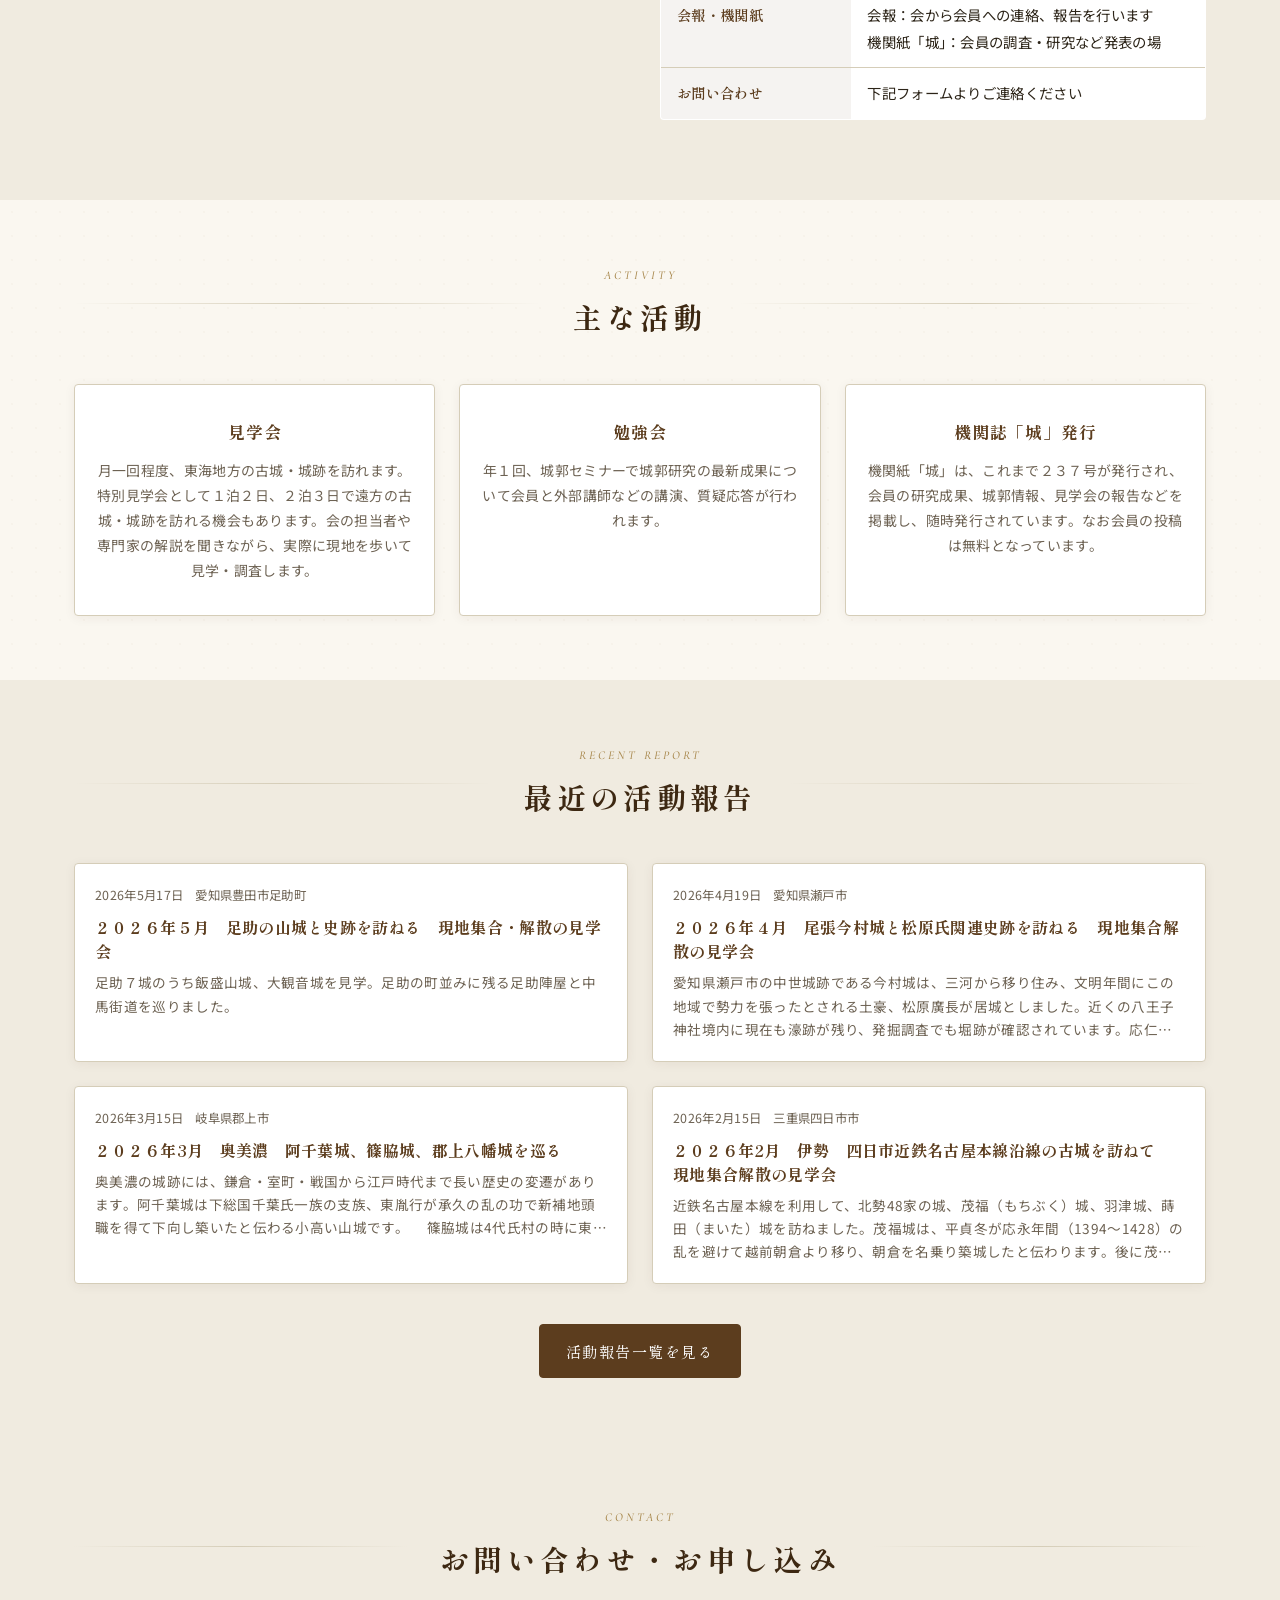
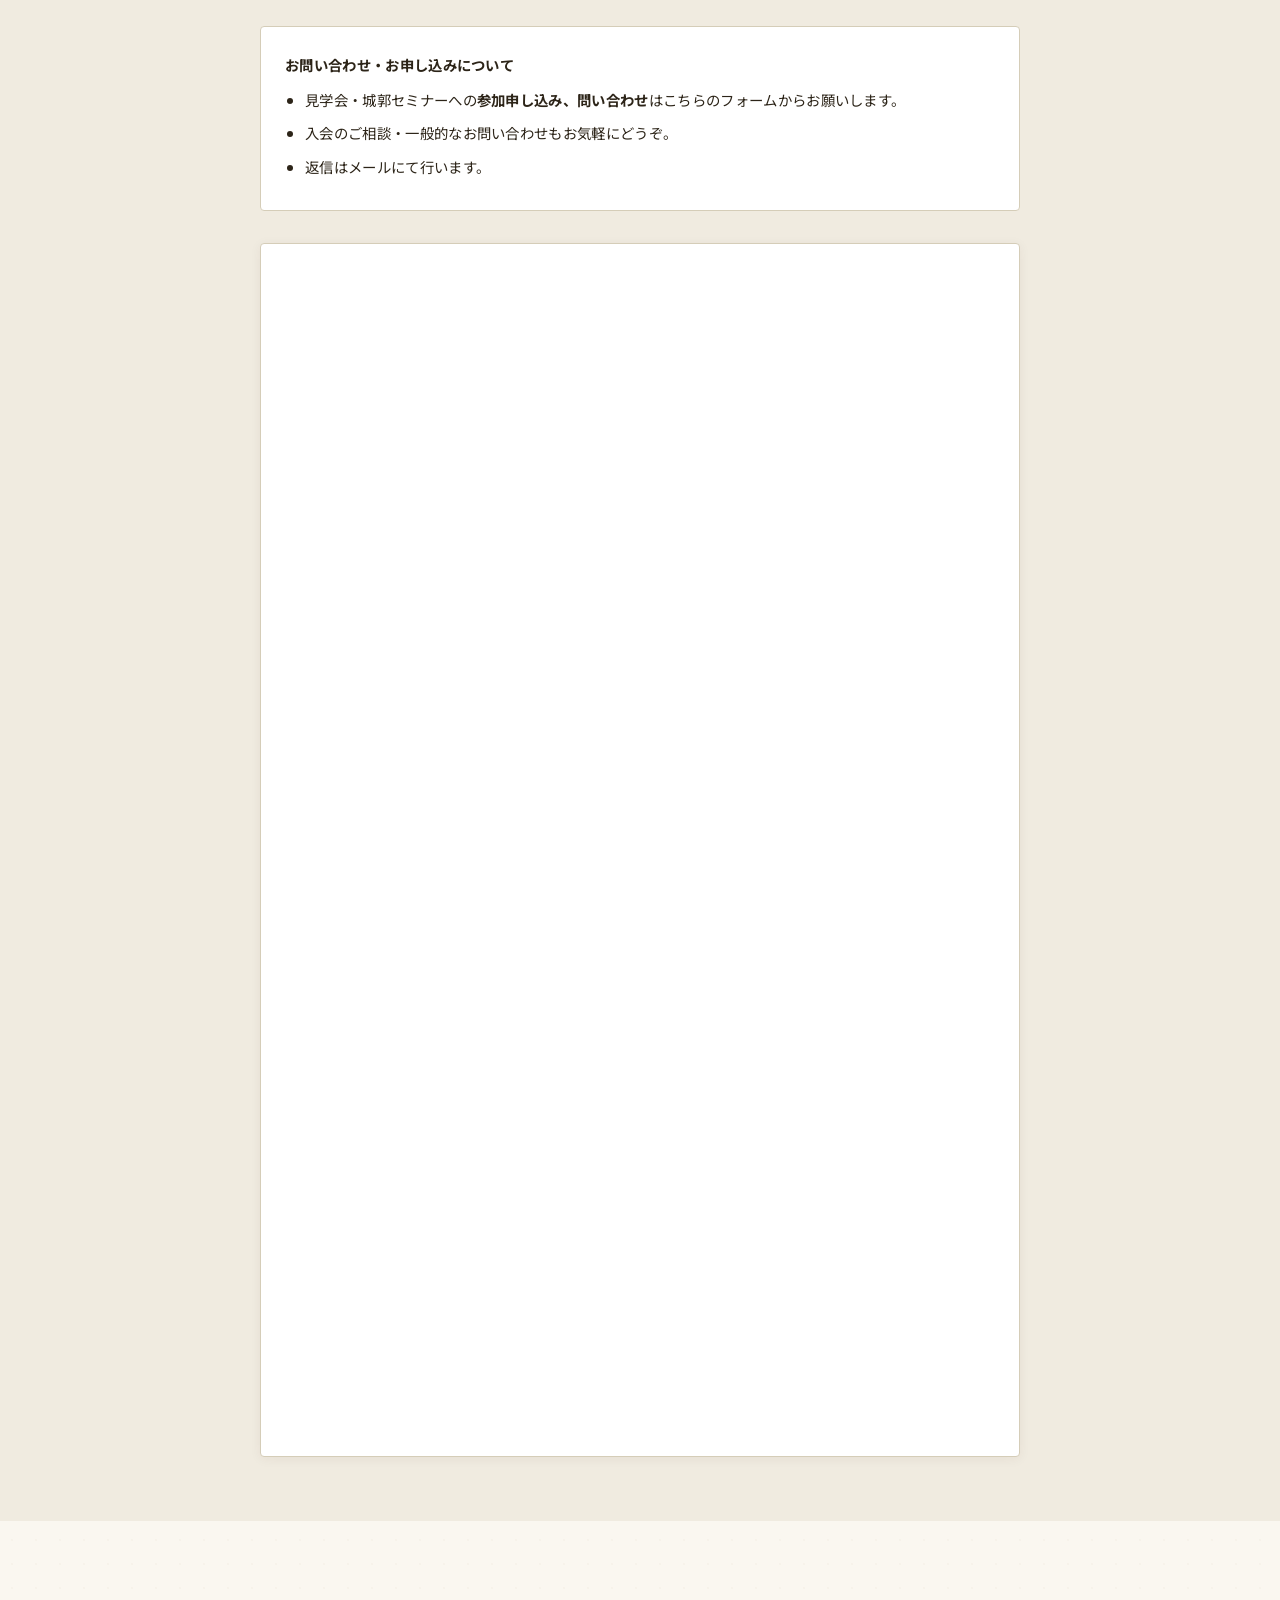
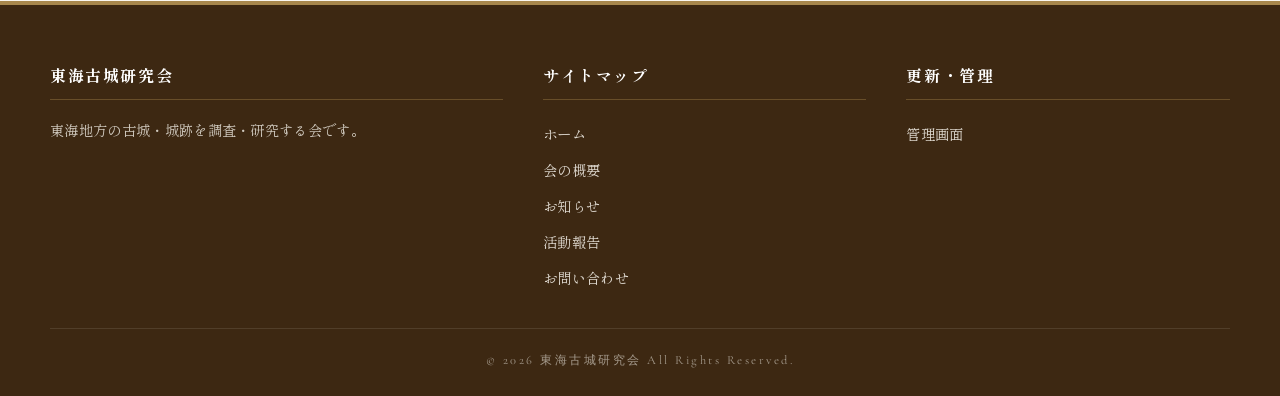
==== commit 54967d3f: "Add files via upload" ====
--- a/index.html
+++ b/index.html
@@ -162,6 +162,32 @@
       font-size: 0.95rem;
     }
 
+    /* X（旧Twitter）リンクボタン */
+    .btn-x {
+      display: inline-flex;
+      align-items: center;
+      gap: 10px;
+      margin-top: 14px;
+      margin-left: 12px;
+      padding: 11px 22px;
+      background: #000;
+      color: #fff;
+      border-radius: 6px;
+      font-size: 0.9rem;
+      font-weight: 600;
+      text-decoration: none;
+      transition: background 0.2s, transform 0.2s;
+    }
+    .btn-x:hover {
+      background: #222;
+      transform: translateY(-2px);
+    }
+    .btn-x svg { flex-shrink: 0; }
+
+    @media (max-width: 600px) {
+      .btn-x { margin-left: 0; }
+    }
+
     .about-info-table {
       width: 100%;
       border-collapse: collapse;
@@ -425,6 +451,12 @@
           どなたでも歓迎しております。お気軽にお問い合わせください。
         </p>
         <a href="#contact" class="btn btn-primary" style="margin-top:8px;">入会・お問い合わせ</a>
+        <a href="https://x.com/Tokaikojo" target="_blank" rel="noopener" class="btn-x">
+          <svg viewBox="0 0 24 24" width="18" height="18" fill="currentColor" aria-hidden="true">
+            <path d="M18.244 2.25h3.308l-7.227 8.26 8.502 11.24H16.17l-5.214-6.817L4.99 21.75H1.68l7.73-8.835L1.254 2.25H8.08l4.713 6.231zm-1.161 17.52h1.833L7.084 4.126H5.117z"/>
+          </svg>
+          <span>公式X（旧Twitter）</span>
+        </a>
       </div>
 
       <div>
@@ -434,7 +466,7 @@
           <tr><th>主な活動地域</th><td>愛知・岐阜・三重・静岡（東海地方全域）</td></tr>
           <tr><th>活動頻度</th><td>見学会：月一回程度（１泊２日、２泊３日の見学会もあり）<br>城郭セミナー：年１回</td></tr>
           <tr><th>会費</th><td>5,000円（未成年は半額）</td></tr>
-          <tr><th>会報・機関誌</th><td>会報：会から会員への連絡、報告を行います<br>機関誌「城」：会員の調査・研究など発表の場</td></tr>
+          <tr><th>会報・機関紙</th><td>会報：会から会員への連絡、報告を行います<br>機関紙「城」：会員の調査・研究など発表の場</td></tr>
           <tr><th>お問い合わせ</th><td>下記フォームよりご連絡ください</td></tr>
         </table>
       </div>
@@ -463,7 +495,7 @@
       </div>
       <div class="card activity-card">
         <h3>機関誌「城」発行</h3>
-        <p>機関誌「城」は、これまで２３７号が発行され、会員の研究成果、城郭情報、見学会の報告などを掲載し、随時発行されています。なお会員の投稿は無料となっています。</p>
+        <p>機関紙「城」は、これまで２３７号が発行され、会員の研究成果、城郭情報、見学会の報告などを掲載し、随時発行されています。なお会員の投稿は無料となっています。</p>
       </div>
     </div>
   </div>
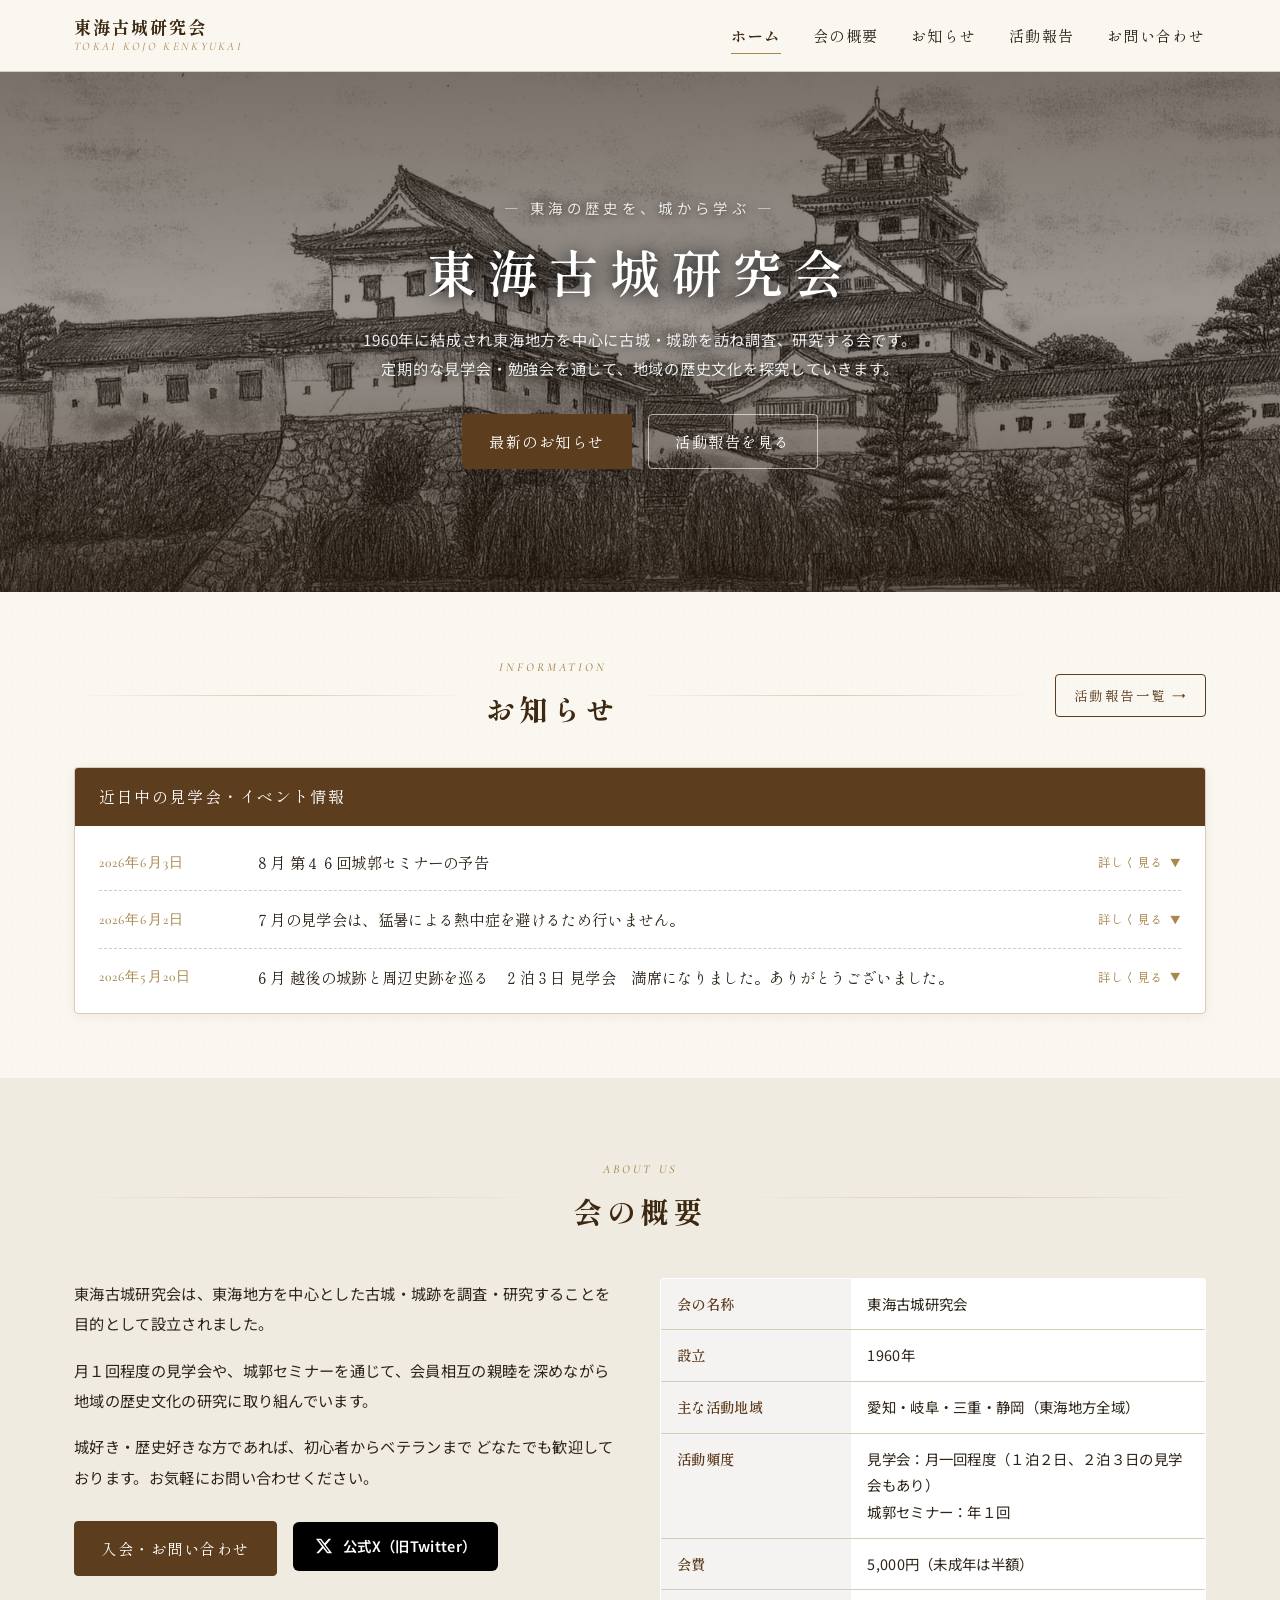
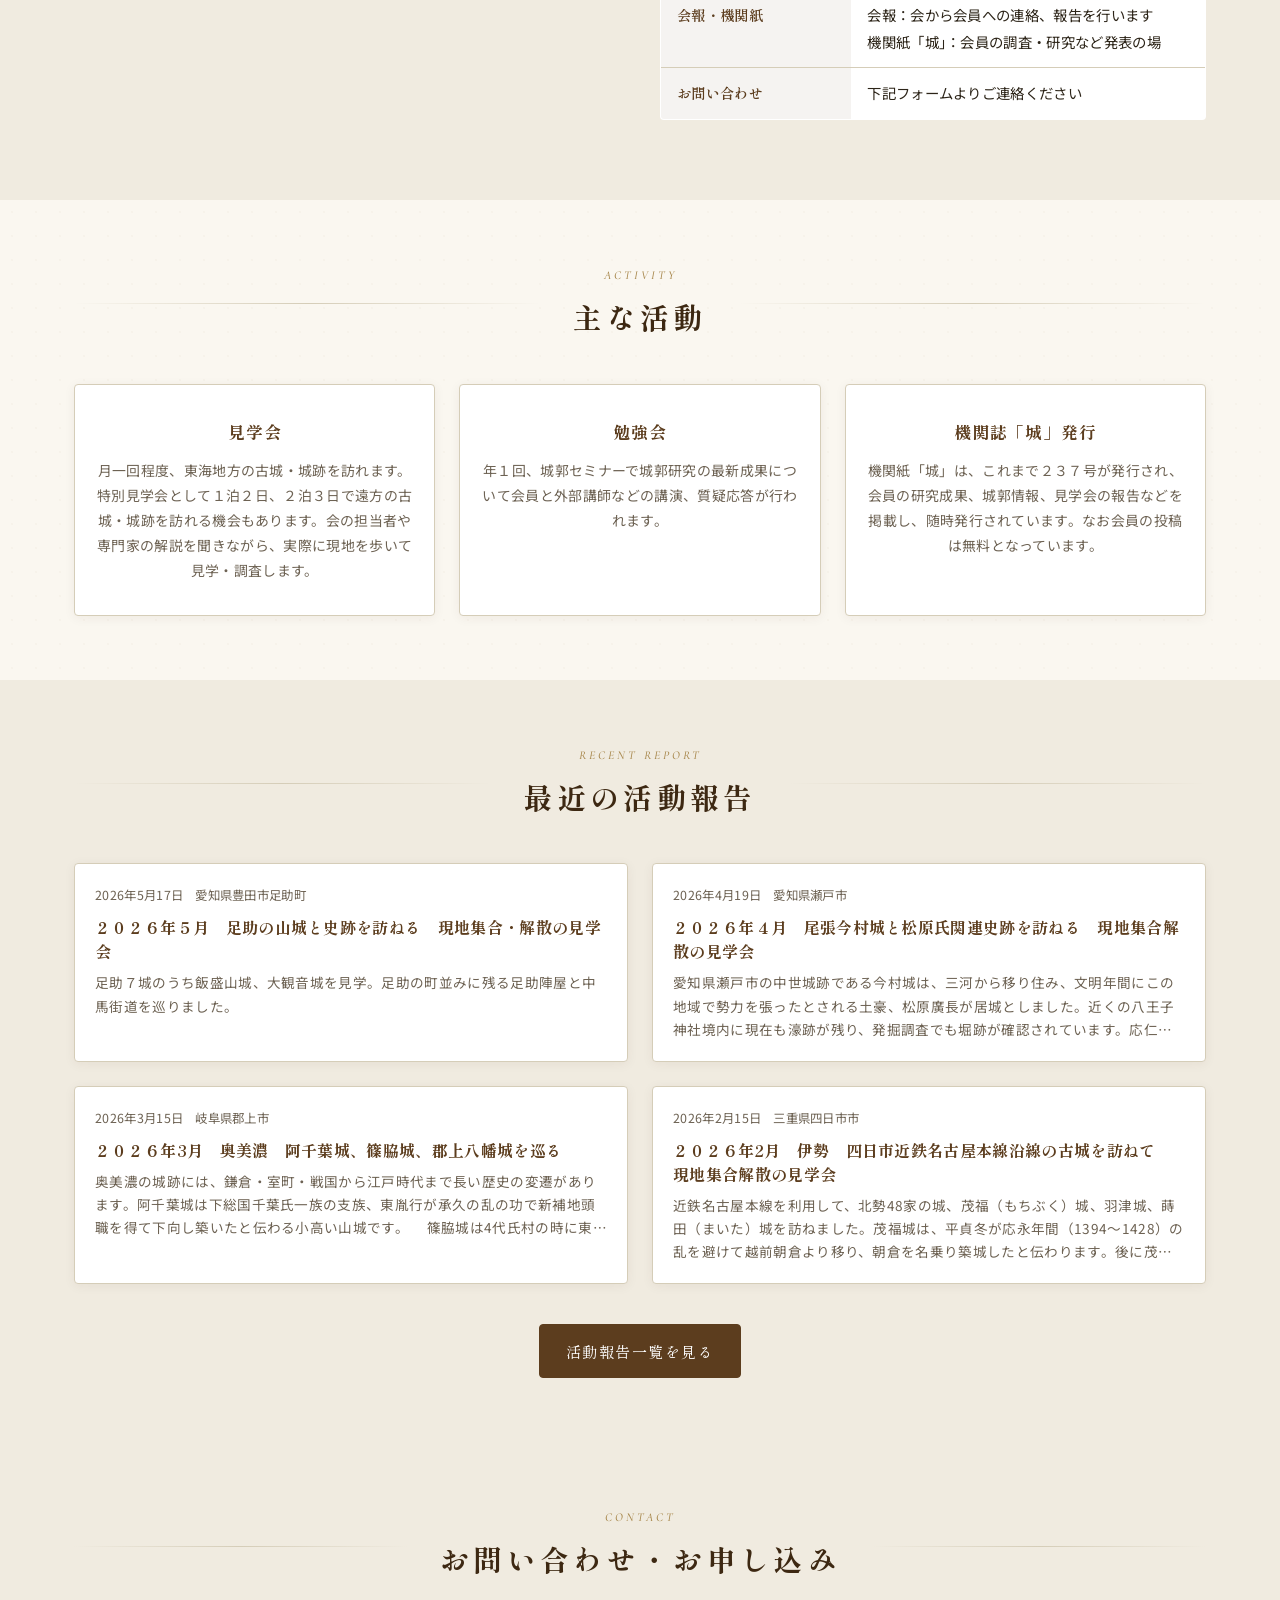
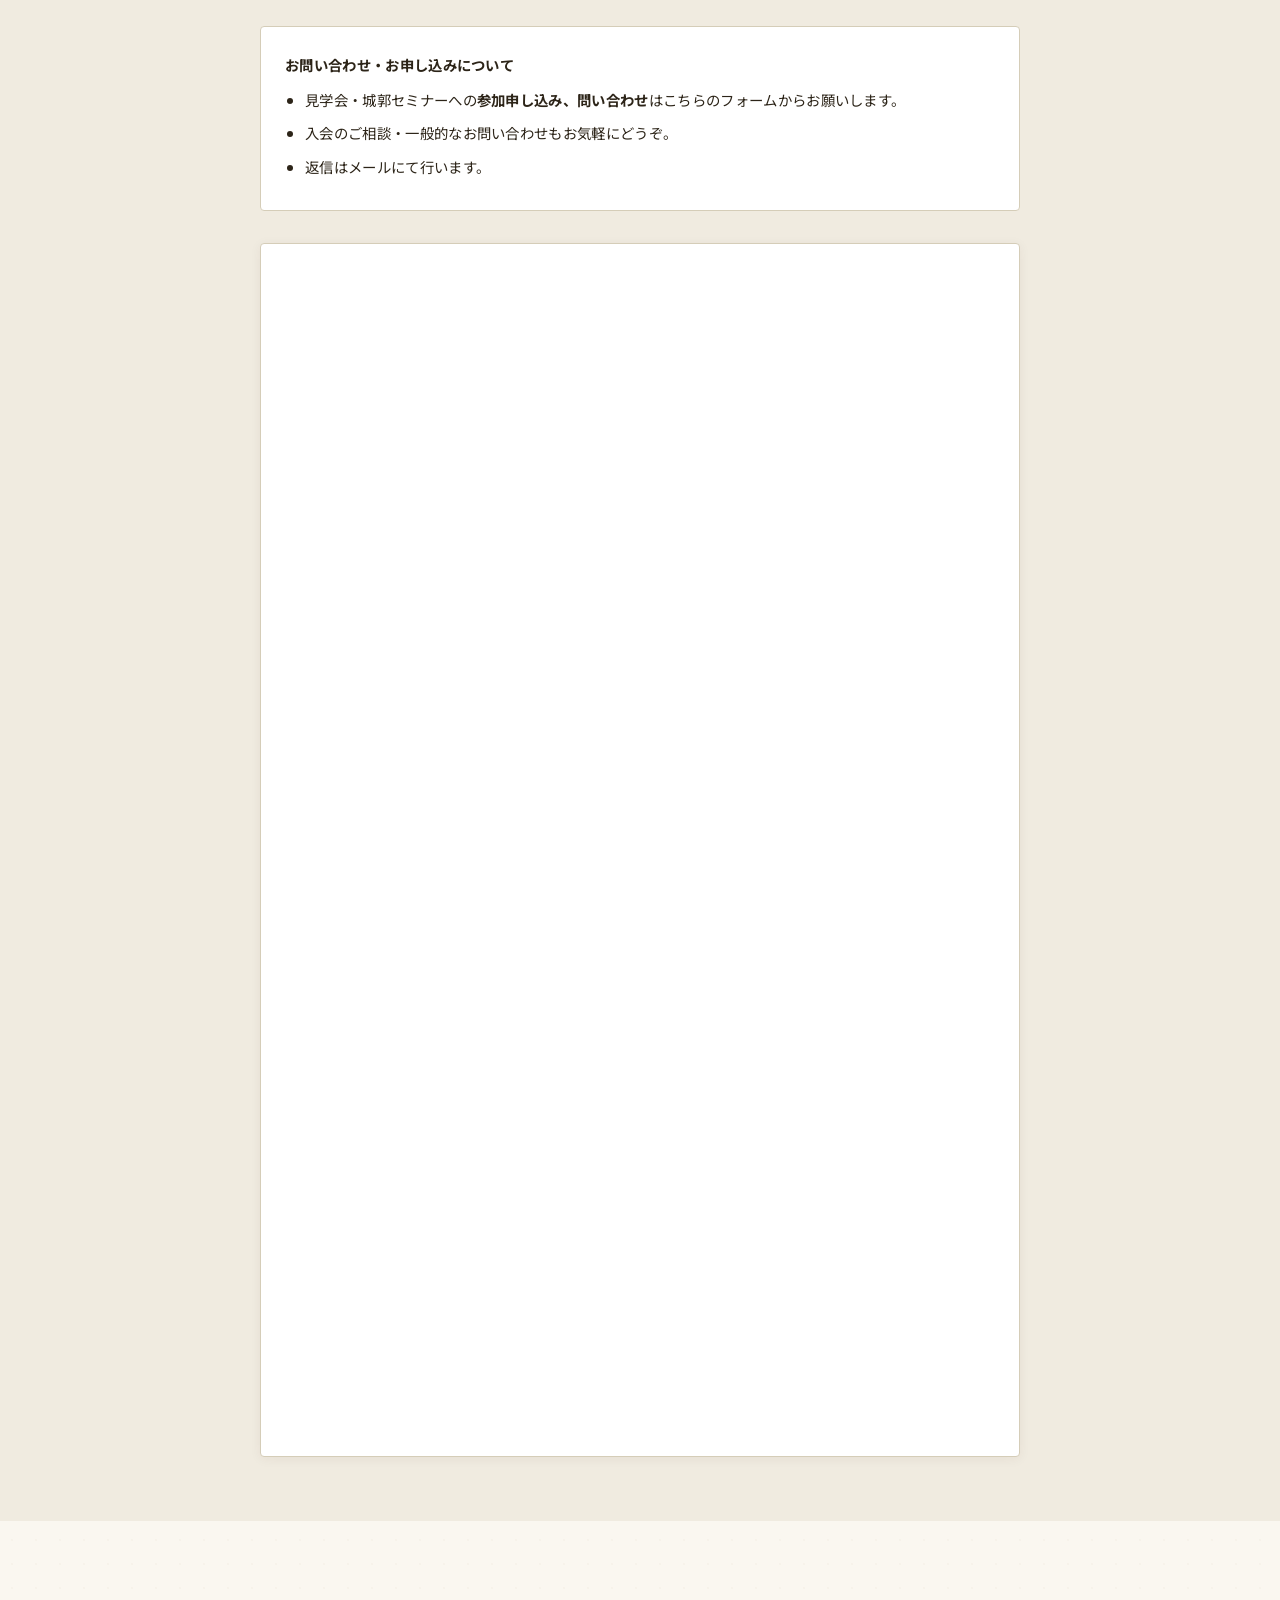
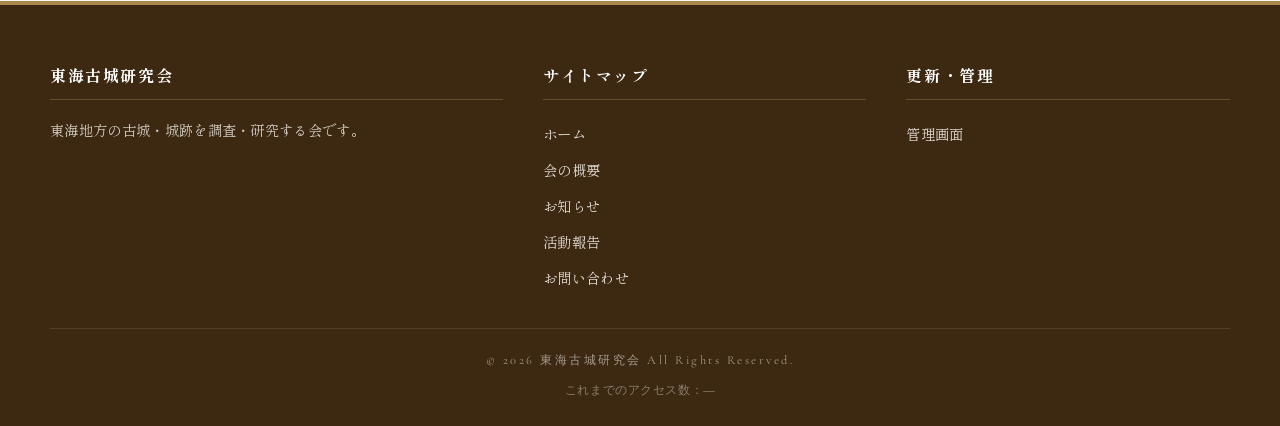
==== commit 0dda35b1: "Add files via upload" ====
--- a/index.html
+++ b/index.html
@@ -586,6 +586,7 @@
   </div>
   <div class="footer-bottom">
     <p>&copy; 2026 東海古城研究会 All Rights Reserved.</p>
+    <p class="footer-counter">これまでのアクセス数：<span id="accessCounter">—</span></p>
   </div>
 </footer>
 
@@ -685,6 +686,31 @@
   }
 }
 
+// ===== アクセスカウンター =====
+(function() {
+  const WORKER_URL = 'https://tokai-kojo.hugtsubasa.workers.dev';
+  const el = document.getElementById('accessCounter');
+  if (!el) return;
+
+  // 同一ブラウザで30分以内の再訪はカウントせず現在値だけ表示
+  const VISIT_KEY = 'tkk_last_visit';
+  const last = parseInt(localStorage.getItem(VISIT_KEY)) || 0;
+  const isNewVisit = (Date.now() - last) > 30 * 60 * 1000;
+  const mode = isNewVisit ? 'hit' : 'peek';
+  if (isNewVisit) localStorage.setItem(VISIT_KEY, String(Date.now()));
+
+  fetch(`${WORKER_URL}/count?mode=${mode}`)
+    .then(r => r.ok ? r.json() : null)
+    .then(d => {
+      if (d && typeof d.count === 'number') {
+        el.textContent = d.count.toLocaleString('ja-JP');
+      } else {
+        el.textContent = '—';
+      }
+    })
+    .catch(() => { el.textContent = '—'; });
+})();
+
 // ===== 初期化 =====
 loadNews();
 loadReportPreview();
--- a/css/style.css
+++ b/css/style.css
@@ -500,6 +500,14 @@
   color: rgba(250, 247, 240, 0.55);
 }
 
+.footer-counter {
+  margin-top: 8px;
+  font-family: var(--font-jp, sans-serif);
+  font-size: 0.72rem;
+  letter-spacing: 0.05em;
+  color: rgba(250, 247, 240, 0.4);
+}
+
 /* ========================================
    ユーティリティ
    ======================================== */
